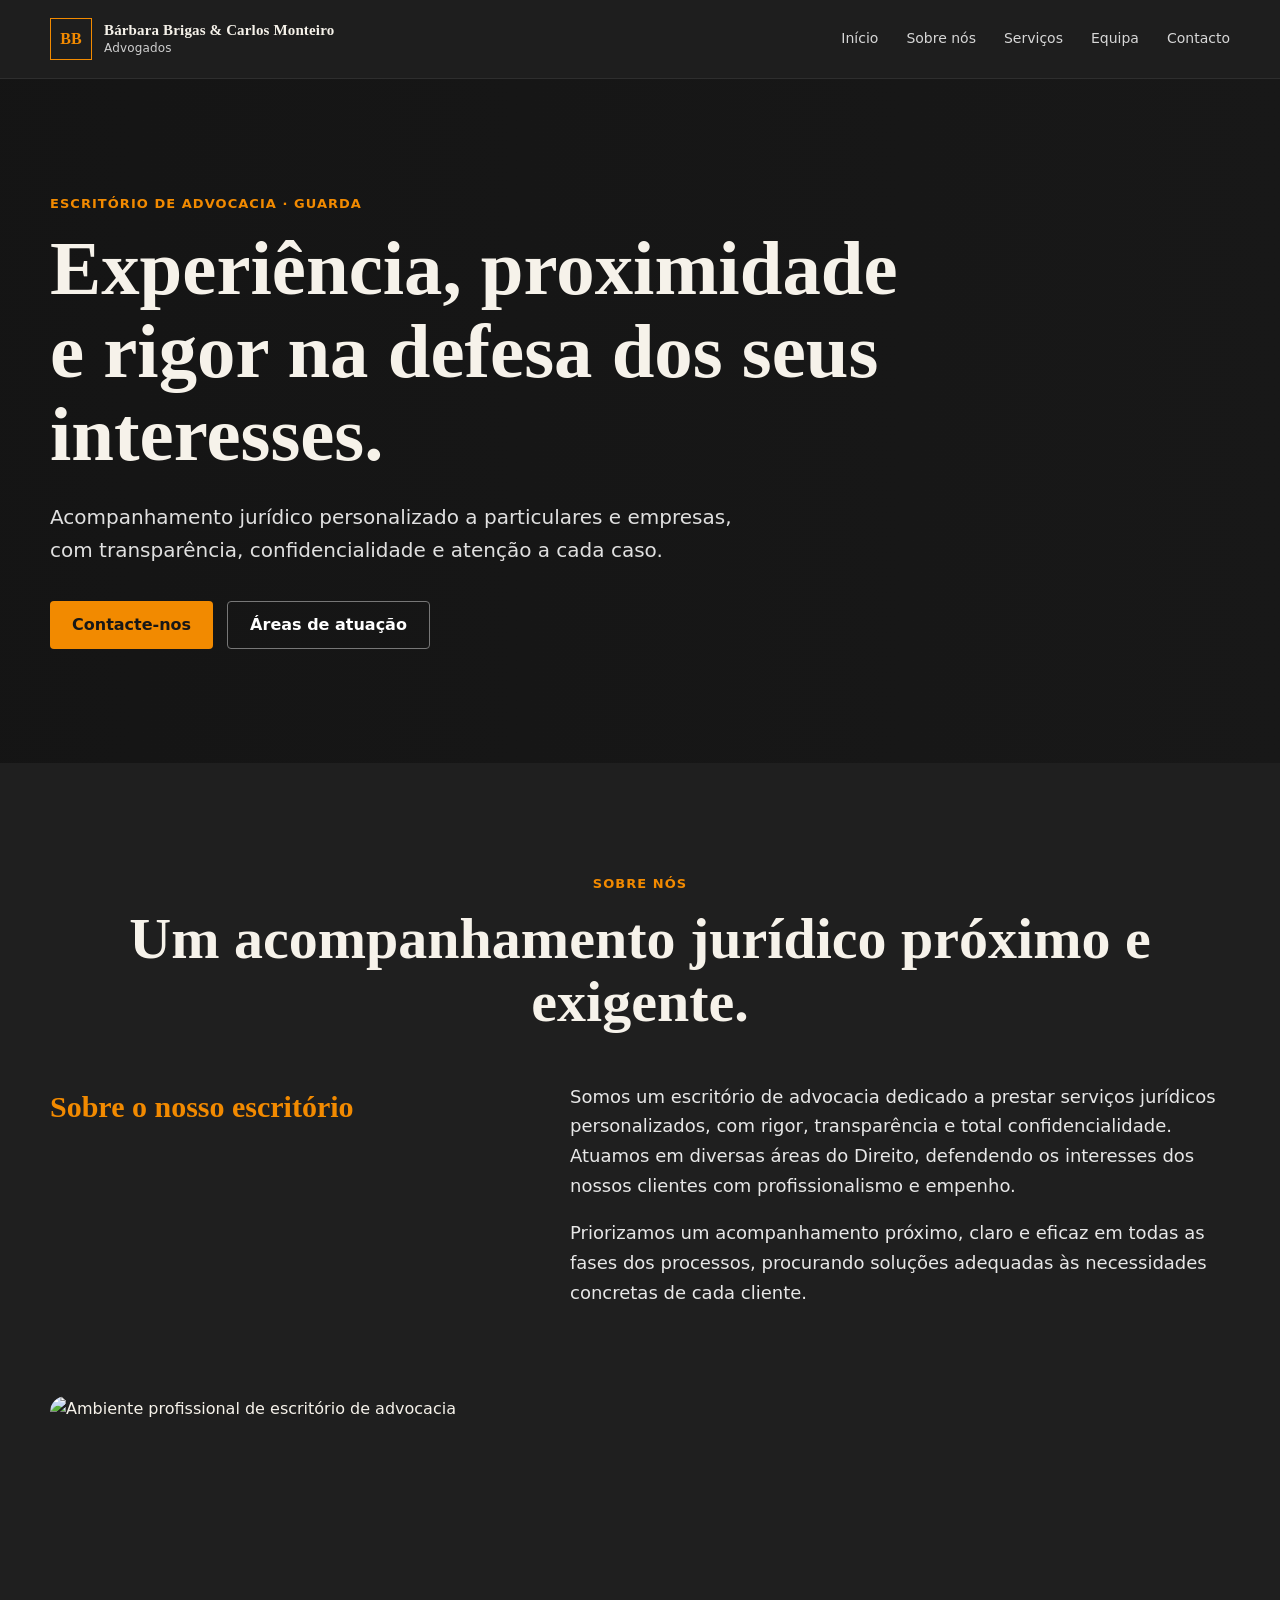
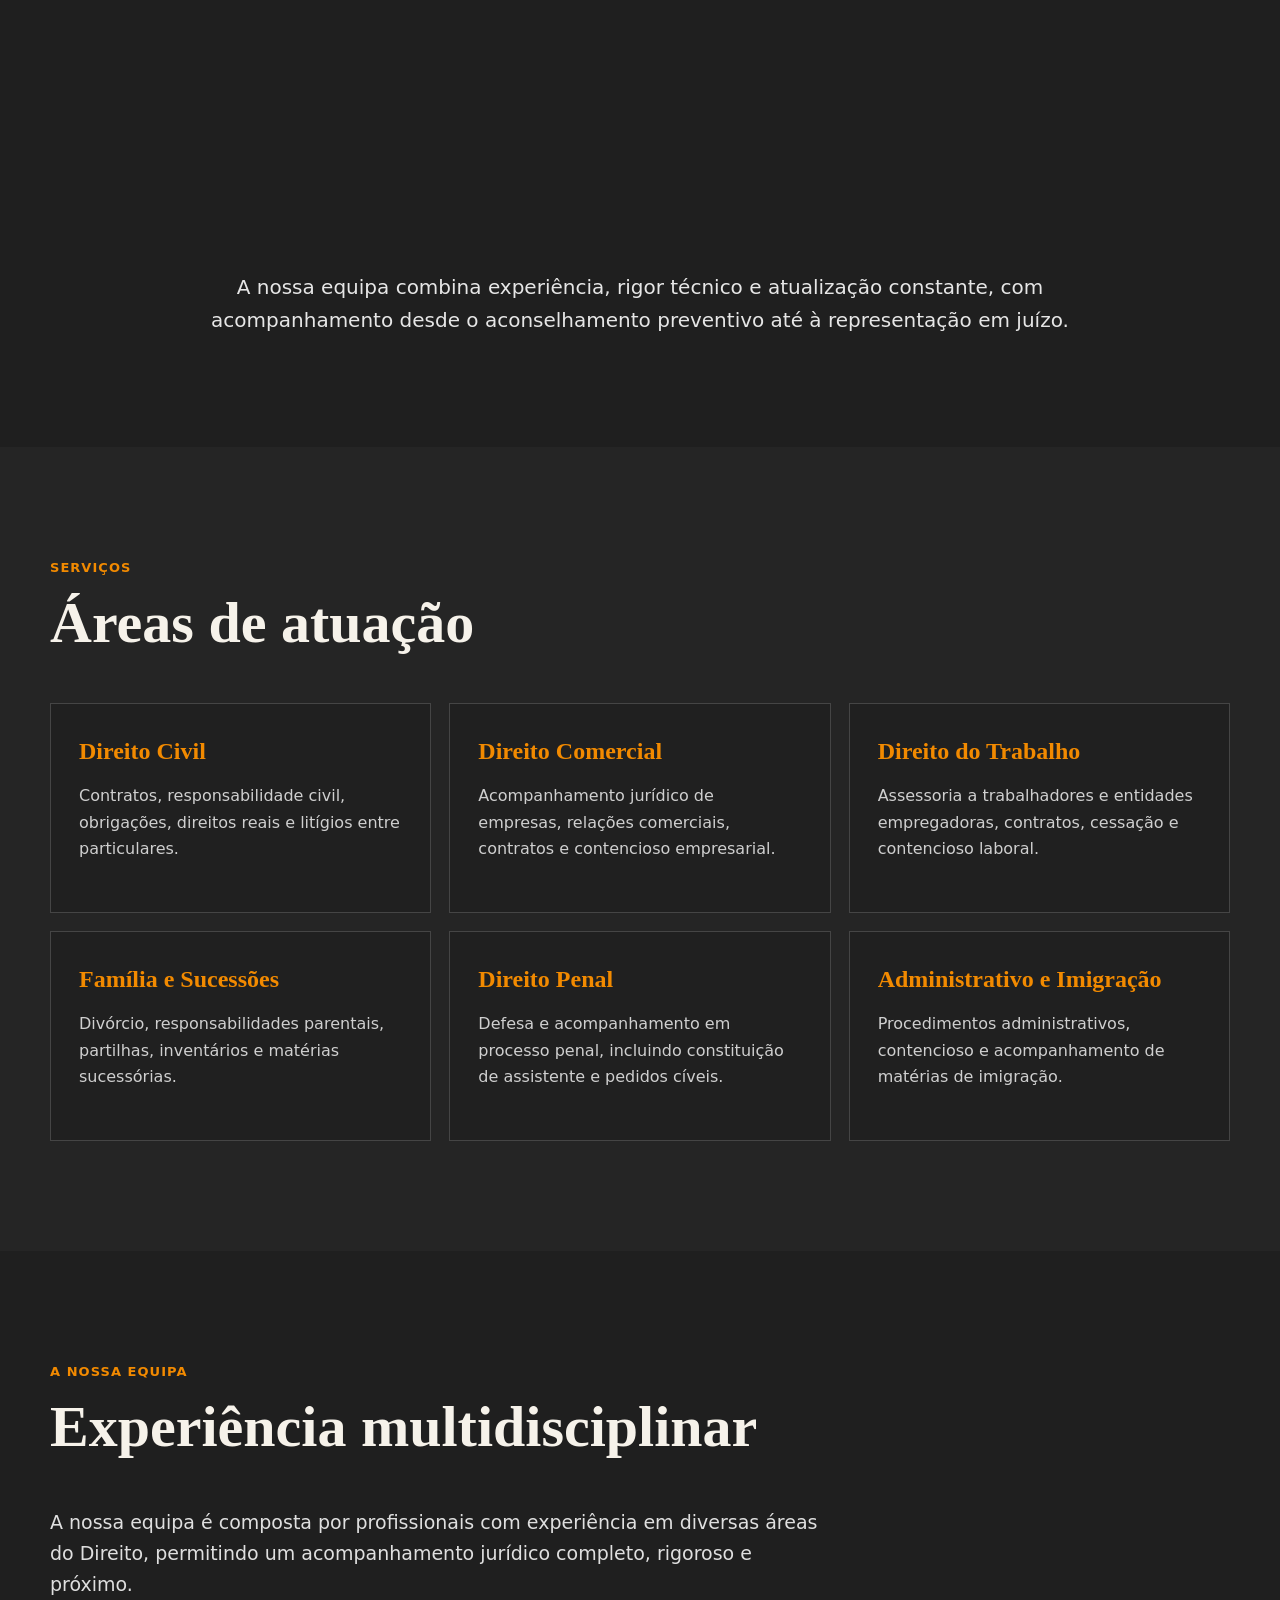
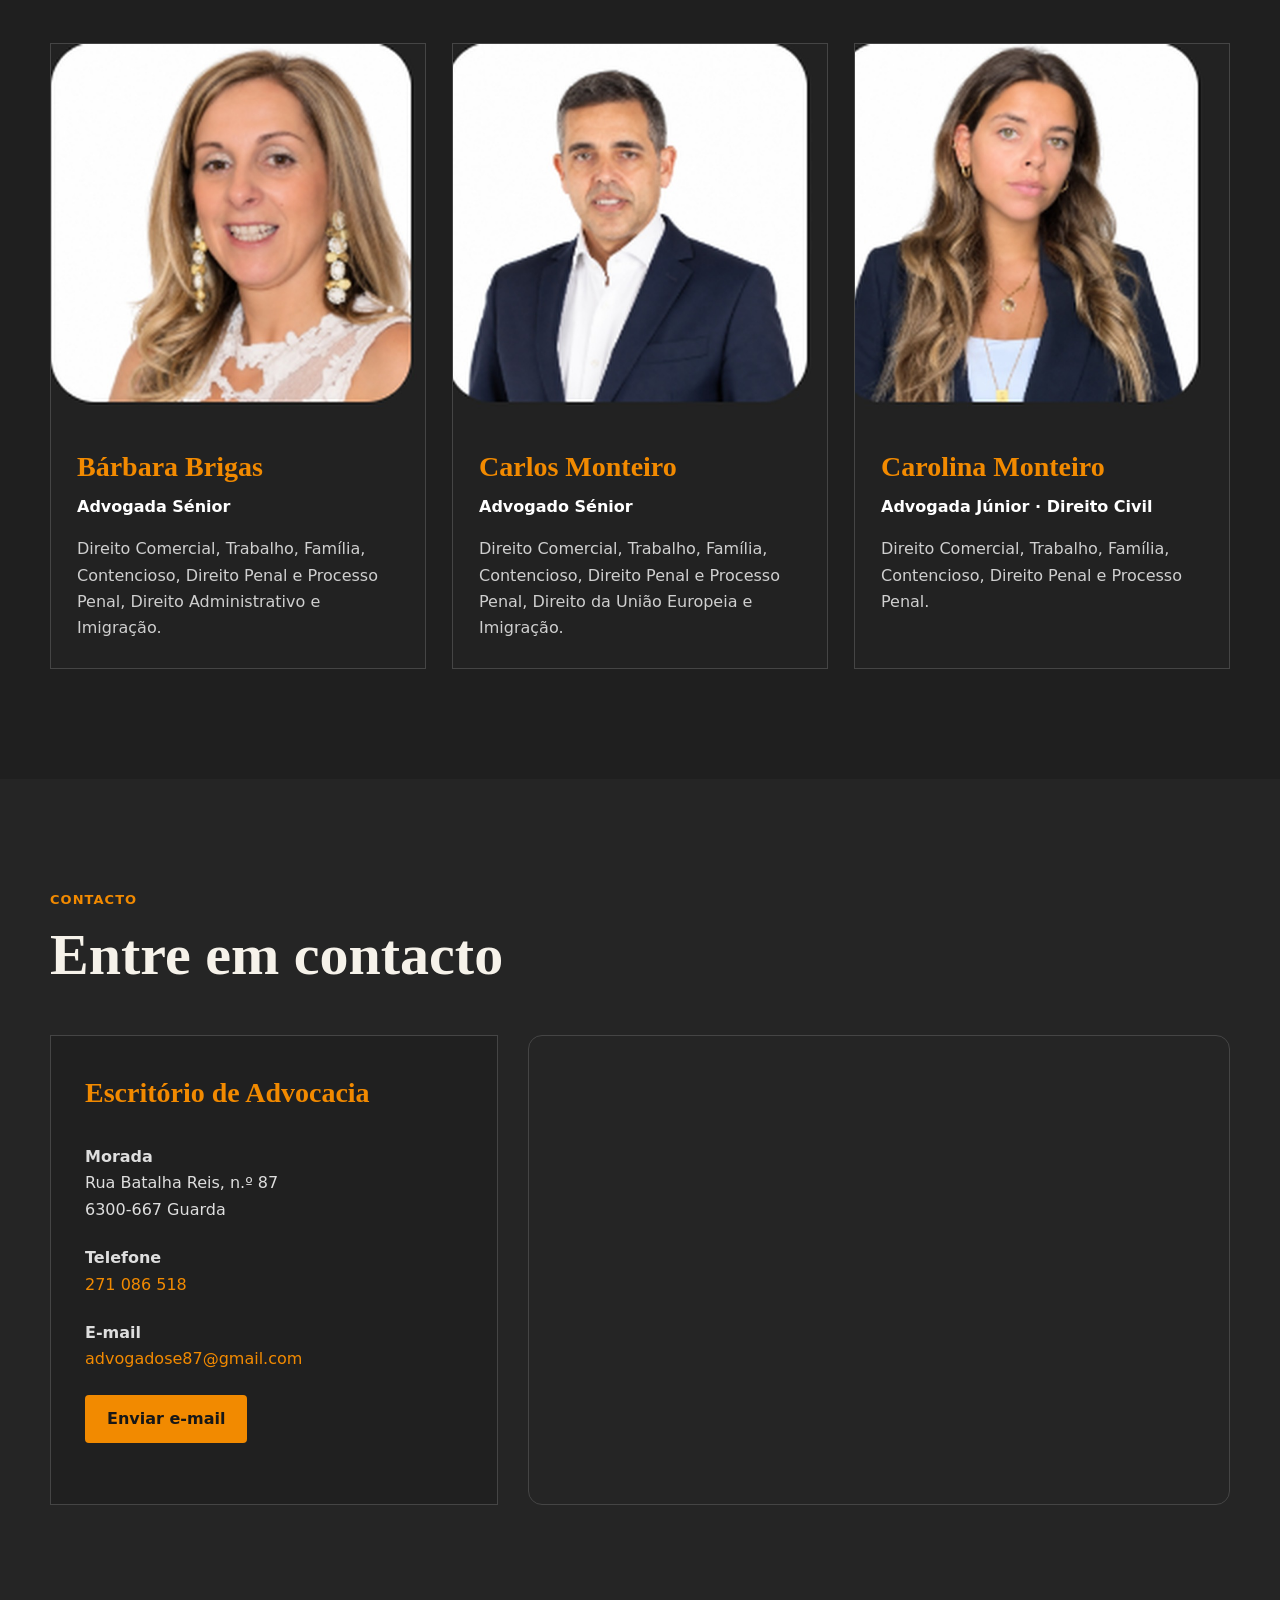
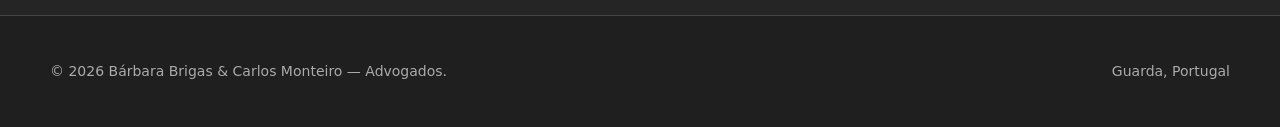
==== index.html @ e2296fef "Update index.html" ====
<!doctype html>
<html lang="pt-PT">
<head>
  <meta charset="utf-8">
  <meta name="viewport" content="width=device-width, initial-scale=1">
  <title>Escritório de Advocacia na Guarda | Bárbara Brigas & Carlos Monteiro</title>
  <meta name="description" content="Escritório de advocacia na Guarda. Acompanhamento jurídico a particulares e empresas em Direito Civil, Comercial, Trabalho, Família, Penal, Administrativo e Imigração.">
  <meta name="robots" content="index,follow,max-image-preview:large">
  <meta name="theme-color" content="#1f1f1f">
  <meta property="og:type" content="website">
  <meta property="og:locale" content="pt_PT">
  <meta property="og:title" content="Escritório de Advocacia na Guarda | Bárbara Brigas & Carlos Monteiro">
  <meta property="og:description" content="Acompanhamento jurídico personalizado, rigoroso e confidencial na Guarda.">
  <link rel="stylesheet" href="style.css">

  <!-- GOOGLE SEARCH CONSOLE:
       Depois de descarregar o ficheiro HTML de verificação do Google,
       coloque-o na mesma pasta que este index.html. Não precisa de alterar este código.
  -->

  <script type="application/ld+json">
  {
    "@context": "https://schema.org",
    "@type": "LegalService",
    "name": "Bárbara Brigas & Carlos Monteiro - Escritório de Advocacia",
    "description": "Escritório de advocacia na Guarda com acompanhamento jurídico a particulares e empresas.",
    "telephone": "+351 271086518",
    "email": "mailto:advogadose87@gmail.com",
    "address": {
      "@type": "PostalAddress",
      "streetAddress": "Rua Batalha Reis, n.º 87",
      "postalCode": "6300-667",
      "addressLocality": "Guarda",
      "addressCountry": "PT"
    },
    "areaServed": "Guarda, Portugal"
  }
  </script>
</head>

<body>
<header class="site-header">
  <div class="container nav-wrap">
    <a href="#inicio" class="brand" aria-label="Página inicial">
      <span class="brand-mark">BB</span>
      <span class="brand-text">Bárbara Brigas & Carlos Monteiro<br><small>Advogados</small></span>
    </a>

    <button class="menu-toggle" aria-expanded="false" aria-controls="main-nav" aria-label="Abrir menu">☰</button>

    <nav id="main-nav" class="main-nav" aria-label="Navegação principal">
      <a href="#inicio">Início</a>
      <a href="#sobre">Sobre nós</a>
      <a href="#servicos">Serviços</a>
      <a href="#equipa">Equipa</a>
      <a href="#contacto">Contacto</a>
    </nav>
  </div>
</header>

<main>
  <section id="inicio" class="hero">
    <div class="container hero-inner">
      <p class="eyebrow">Escritório de Advocacia · Guarda</p>
      <h1>Experiência, proximidade e rigor na defesa dos seus interesses.</h1>
      <p class="hero-copy">Acompanhamento jurídico personalizado a particulares e empresas, com transparência, confidencialidade e atenção a cada caso.</p>
      <div class="hero-actions">
        <a class="btn btn-primary" href="#contacto">Contacte-nos</a>
        <a class="btn btn-ghost" href="#servicos">Áreas de atuação</a>
      </div>
    </div>
  </section>

  <section id="sobre" class="section">
    <div class="container">
      <div class="section-heading centered">
        <p class="eyebrow">Sobre nós</p>
        <h2>Um acompanhamento jurídico próximo e exigente.</h2>
      </div>

      <div class="split">
        <div>
          <h3>Sobre o nosso escritório</h3>
        </div>
        <div class="prose">
          <p>Somos um escritório de advocacia dedicado a prestar serviços jurídicos personalizados, com rigor, transparência e total confidencialidade. Atuamos em diversas áreas do Direito, defendendo os interesses dos nossos clientes com profissionalismo e empenho.</p>
          <p>Priorizamos um acompanhamento próximo, claro e eficaz em todas as fases dos processos, procurando soluções adequadas às necessidades concretas de cada cliente.</p>
        </div>
      </div>

      <img class="office-image" src="mesario-equipa.jpg" alt="Ambiente profissional de escritório de advocacia" loading="lazy">

      <p class="lead-center">A nossa equipa combina experiência, rigor técnico e atualização constante, com acompanhamento desde o aconselhamento preventivo até à representação em juízo.</p>
    </div>
  </section>

  <section id="servicos" class="section section-alt">
    <div class="container">
      <div class="section-heading">
        <p class="eyebrow">Serviços</p>
        <h2>Áreas de atuação</h2>
      </div>

      <div class="services-grid">
        <article class="service-card"><h3>Direito Civil</h3><p>Contratos, responsabilidade civil, obrigações, direitos reais e litígios entre particulares.</p></article>
        <article class="service-card"><h3>Direito Comercial</h3><p>Acompanhamento jurídico de empresas, relações comerciais, contratos e contencioso empresarial.</p></article>
        <article class="service-card"><h3>Direito do Trabalho</h3><p>Assessoria a trabalhadores e entidades empregadoras, contratos, cessação e contencioso laboral.</p></article>
        <article class="service-card"><h3>Família e Sucessões</h3><p>Divórcio, responsabilidades parentais, partilhas, inventários e matérias sucessórias.</p></article>
        <article class="service-card"><h3>Direito Penal</h3><p>Defesa e acompanhamento em processo penal, incluindo constituição de assistente e pedidos cíveis.</p></article>
        <article class="service-card"><h3>Administrativo e Imigração</h3><p>Procedimentos administrativos, contencioso e acompanhamento de matérias de imigração.</p></article>
      </div>
    </div>
  </section>

  <section id="equipa" class="section">
    <div class="container">
      <div class="section-heading">
        <p class="eyebrow">A nossa equipa</p>
        <h2>Experiência multidisciplinar</h2>
      </div>

      <p class="team-intro">A nossa equipa é composta por profissionais com experiência em diversas áreas do Direito, permitindo um acompanhamento jurídico completo, rigoroso e próximo.</p>

      <div class="team-grid">
        <article class="team-card">
          <img src="barbara-brigas.jpg" alt="Bárbara Brigas" loading="lazy">
          <div class="team-body">
            <h3>Bárbara Brigas</h3>
            <p class="role">Advogada Sénior</p>
            <p>Direito Comercial, Trabalho, Família, Contencioso, Direito Penal e Processo Penal, Direito Administrativo e Imigração.</p>
          </div>
        </article>

        <article class="team-card">
          <img src="carlos-monteiro.jpg" alt="Carlos Monteiro" loading="lazy">
          <div class="team-body">
            <h3>Carlos Monteiro</h3>
            <p class="role">Advogado Sénior</p>
            <p>Direito Comercial, Trabalho, Família, Contencioso, Direito Penal e Processo Penal, Direito da União Europeia e Imigração.</p>
          </div>
        </article>

        <article class="team-card">
          <img src="carolina-monteiro.jpg" alt="Carolina Monteiro" loading="lazy">
          <div class="team-body">
            <h3>Carolina Monteiro</h3>
            <p class="role">Advogada Júnior · Direito Civil</p>
            <p>Direito Comercial, Trabalho, Família, Contencioso, Direito Penal e Processo Penal.</p>
          </div>
        </article>
      </div>
    </div>
  </section>

  <section id="contacto" class="section section-alt">
    <div class="container">
      <div class="section-heading">
        <p class="eyebrow">Contacto</p>
        <h2>Entre em contacto</h2>
      </div>

      <div class="contact-grid">
        <div class="contact-card">
          <h3>Escritório de Advocacia</h3>
          <p><strong>Morada</strong><br>Rua Batalha Reis, n.º 87<br>6300-667 Guarda</p>
          <p><strong>Telefone</strong><br><a href="tel:+351271086518">271 086 518</a></p>
          <p><strong>E-mail</strong><br><a href="mailto:advogadose87@gmail.com">advogadose87@gmail.com</a></p>
          <a class="btn btn-primary" href="mailto:advogadose87@gmail.com">Enviar e-mail</a>
        </div>

        <div class="map-wrap">
          <iframe
            title="Mapa do escritório na Guarda"
            src="https://www.google.com/maps?q=Rua%20Batalha%20Reis%2087%2C%20Guarda%2C%20Portugal&output=embed"
            loading="lazy"
            referrerpolicy="no-referrer-when-downgrade">
          </iframe>
        </div>
      </div>
    </div>
  </section>
</main>

<footer>
  <div class="container footer-inner">
    <p>© <span id="year"></span> Bárbara Brigas & Carlos Monteiro — Advogados.</p>
    <p>Guarda, Portugal</p>
  </div>
</footer>

<script>
  const btn = document.querySelector('.menu-toggle');
  const nav = document.querySelector('.main-nav');
  btn.addEventListener('click', () => {
    const open = btn.getAttribute('aria-expanded') === 'true';
    btn.setAttribute('aria-expanded', String(!open));
    nav.classList.toggle('open');
  });

  document.querySelectorAll('.main-nav a').forEach(a => a.addEventListener('click', () => {
    nav.classList.remove('open');
    btn.setAttribute('aria-expanded','false');
  }));

  document.getElementById('year').textContent = new Date().getFullYear();
</script>
</body>
</html>
---- style.css ----
:root{
  --bg:#1f1f1f;
  --bg-2:#252525;
  --text:#f6f2ea;
  --muted:#cfcfcf;
  --accent:#f28a00;
  --line:#454545;
  --max:1180px;
  --serif:Georgia, "Times New Roman", serif;
  --sans:Inter, ui-sans-serif, system-ui, -apple-system, BlinkMacSystemFont, "Segoe UI", sans-serif;
}
*{box-sizing:border-box}
html{scroll-behavior:smooth}
body{margin:0;background:var(--bg);color:var(--text);font-family:var(--sans);line-height:1.65}
img{max-width:100%;display:block}
a{color:inherit}
.container{width:min(calc(100% - 40px),var(--max));margin:auto}
.site-header{position:sticky;top:0;z-index:50;background:rgba(31,31,31,.94);backdrop-filter:blur(12px);border-bottom:1px solid rgba(255,255,255,.07)}
.nav-wrap{min-height:78px;display:flex;align-items:center;justify-content:space-between;gap:24px}
.brand{display:flex;align-items:center;gap:12px;text-decoration:none}
.brand-mark{width:42px;height:42px;border:1px solid var(--accent);display:grid;place-items:center;color:var(--accent);font:700 16px var(--serif)}
.brand-text{font:700 15px/1.15 var(--serif);letter-spacing:.01em}
.brand-text small{font:500 12px var(--sans);color:var(--muted)}
.main-nav{display:flex;gap:28px}
.main-nav a{text-decoration:none;color:#d7d7d7;font-size:14px}
.main-nav a:hover{color:var(--accent)}
.menu-toggle{display:none;background:none;border:1px solid var(--line);color:#fff;font-size:24px;padding:6px 10px;border-radius:6px}

.hero{min-height:76vh;display:flex;align-items:center;background:
linear-gradient(90deg,rgba(20,20,20,.94),rgba(20,20,20,.64)),
url("assets/escritorio-equipa.jpg") center/cover no-repeat}
.hero-inner{padding:110px 0}
.eyebrow{margin:0 0 14px;color:var(--accent);font-weight:700;letter-spacing:.08em;text-transform:uppercase;font-size:13px}
.hero h1,.section h2{font-family:var(--serif);font-weight:700;line-height:1.08}
.hero h1{font-size:clamp(42px,6vw,78px);max-width:900px;margin:0 0 24px}
.hero-copy{font-size:20px;max-width:720px;color:#e0e0e0}
.hero-actions{display:flex;gap:14px;flex-wrap:wrap;margin-top:34px}
.btn{display:inline-flex;align-items:center;justify-content:center;min-height:48px;padding:0 22px;border-radius:4px;text-decoration:none;font-weight:700}
.btn-primary{background:var(--accent);color:#171717}
.btn-primary:hover{filter:brightness(1.06)}
.btn-ghost{border:1px solid #777;color:white}
.btn-ghost:hover{border-color:var(--accent);color:var(--accent)}

.section{padding:110px 0}
.section-alt{background:var(--bg-2)}
.section-heading{margin-bottom:48px}
.section-heading.centered{text-align:center}
.section h2{font-size:clamp(36px,5vw,58px);margin:0}
.section h3{font-family:var(--serif);font-size:30px;color:var(--accent);margin-top:0}
.split{display:grid;grid-template-columns:.8fr 1.2fr;gap:80px;align-items:start;margin-bottom:70px}
.prose p{margin-top:0;color:#e7e7e7;font-size:18px}
.office-image{width:100%;height:420px;object-fit:cover;border-radius:16px}
.lead-center{max-width:940px;text-align:center;margin:55px auto 0;font-size:20px;color:#e6e6e6}

.services-grid{display:grid;grid-template-columns:repeat(3,1fr);gap:18px}
.service-card{padding:28px;border:1px solid var(--line);background:#202020;min-height:210px}
.service-card h3{font-size:24px;margin-bottom:12px}
.service-card p{margin:0;color:var(--muted)}

.team-intro{max-width:780px;font-size:19px;color:#dfdfdf;margin-bottom:42px}
.team-grid{display:grid;grid-template-columns:repeat(3,1fr);gap:26px}
.team-card{background:#222;border:1px solid var(--line);overflow:hidden}
.team-card img{width:100%;aspect-ratio:1/1;object-fit:cover;background:#fff}
.team-body{padding:26px}
.team-card h3{font-size:28px;margin-bottom:4px}
.role{color:#fff;font-weight:700;margin-top:0}
.team-card p:last-child{color:var(--muted);margin-bottom:0}

.contact-grid{display:grid;grid-template-columns:.78fr 1.22fr;gap:30px;align-items:stretch}
.contact-card{border:1px solid var(--line);padding:34px;background:#202020}
.contact-card h3{font-size:28px}
.contact-card p{color:#dedede;margin:22px 0}
.contact-card a:not(.btn){color:var(--accent);text-decoration:none}
.map-wrap{min-height:460px;border-radius:14px;overflow:hidden;border:1px solid var(--line)}
.map-wrap iframe{width:100%;height:100%;min-height:460px;border:0}

footer{border-top:1px solid var(--line);padding:30px 0}
.footer-inner{display:flex;justify-content:space-between;gap:20px;color:#aaa;font-size:14px}

@media (max-width:900px){
  .menu-toggle{display:block}
  .main-nav{display:none;position:absolute;left:20px;right:20px;top:72px;flex-direction:column;background:#242424;padding:20px;border:1px solid var(--line)}
  .main-nav.open{display:flex}
  .split,.contact-grid{grid-template-columns:1fr;gap:35px}
  .services-grid{grid-template-columns:repeat(2,1fr)}
  .team-grid{grid-template-columns:1fr}
  .team-card{display:grid;grid-template-columns:220px 1fr}
  .team-card img{height:100%;aspect-ratio:auto}
}
@media (max-width:620px){
  .container{width:min(calc(100% - 28px),var(--max))}
  .section{padding:78px 0}
  .hero{min-height:72vh}
  .hero-inner{padding:80px 0}
  .hero-copy{font-size:18px}
  .services-grid{grid-template-columns:1fr}
  .team-card{display:block}
  .footer-inner{flex-direction:column}
  .brand-text{font-size:13px}
}
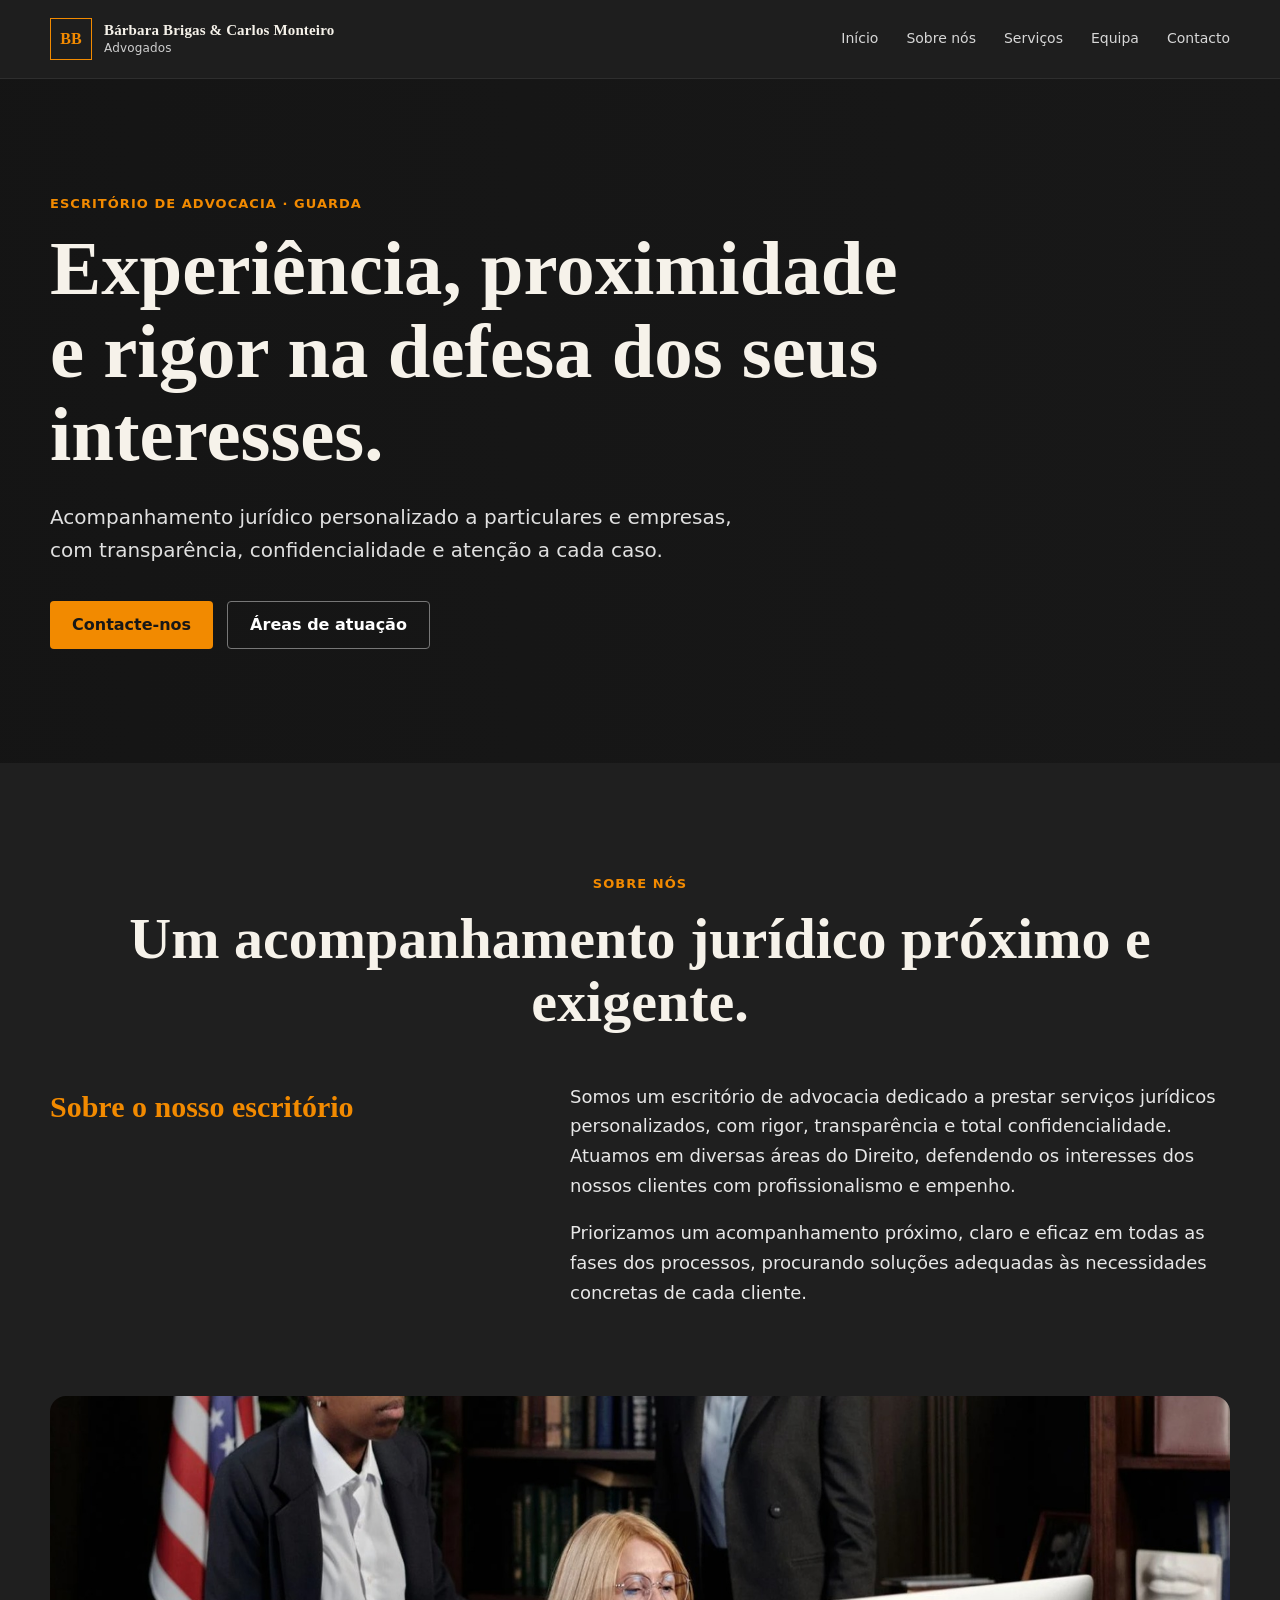
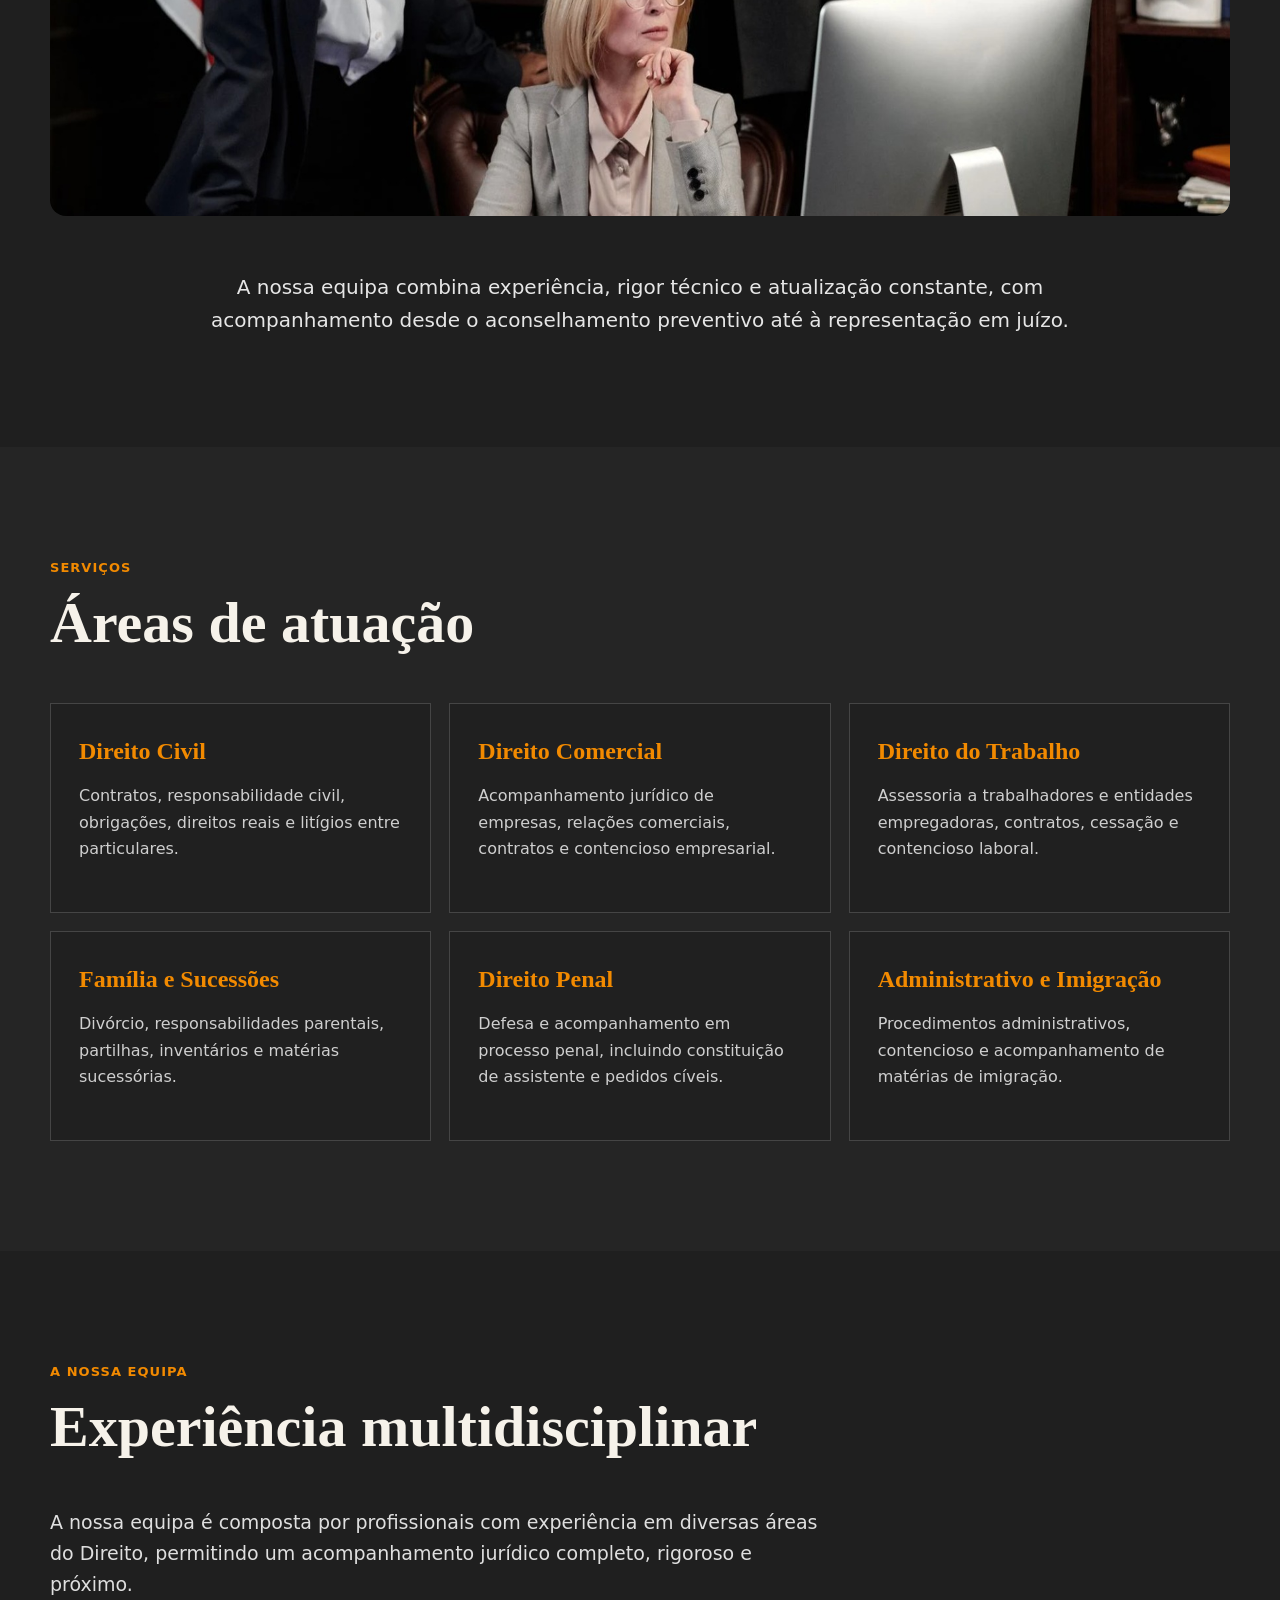
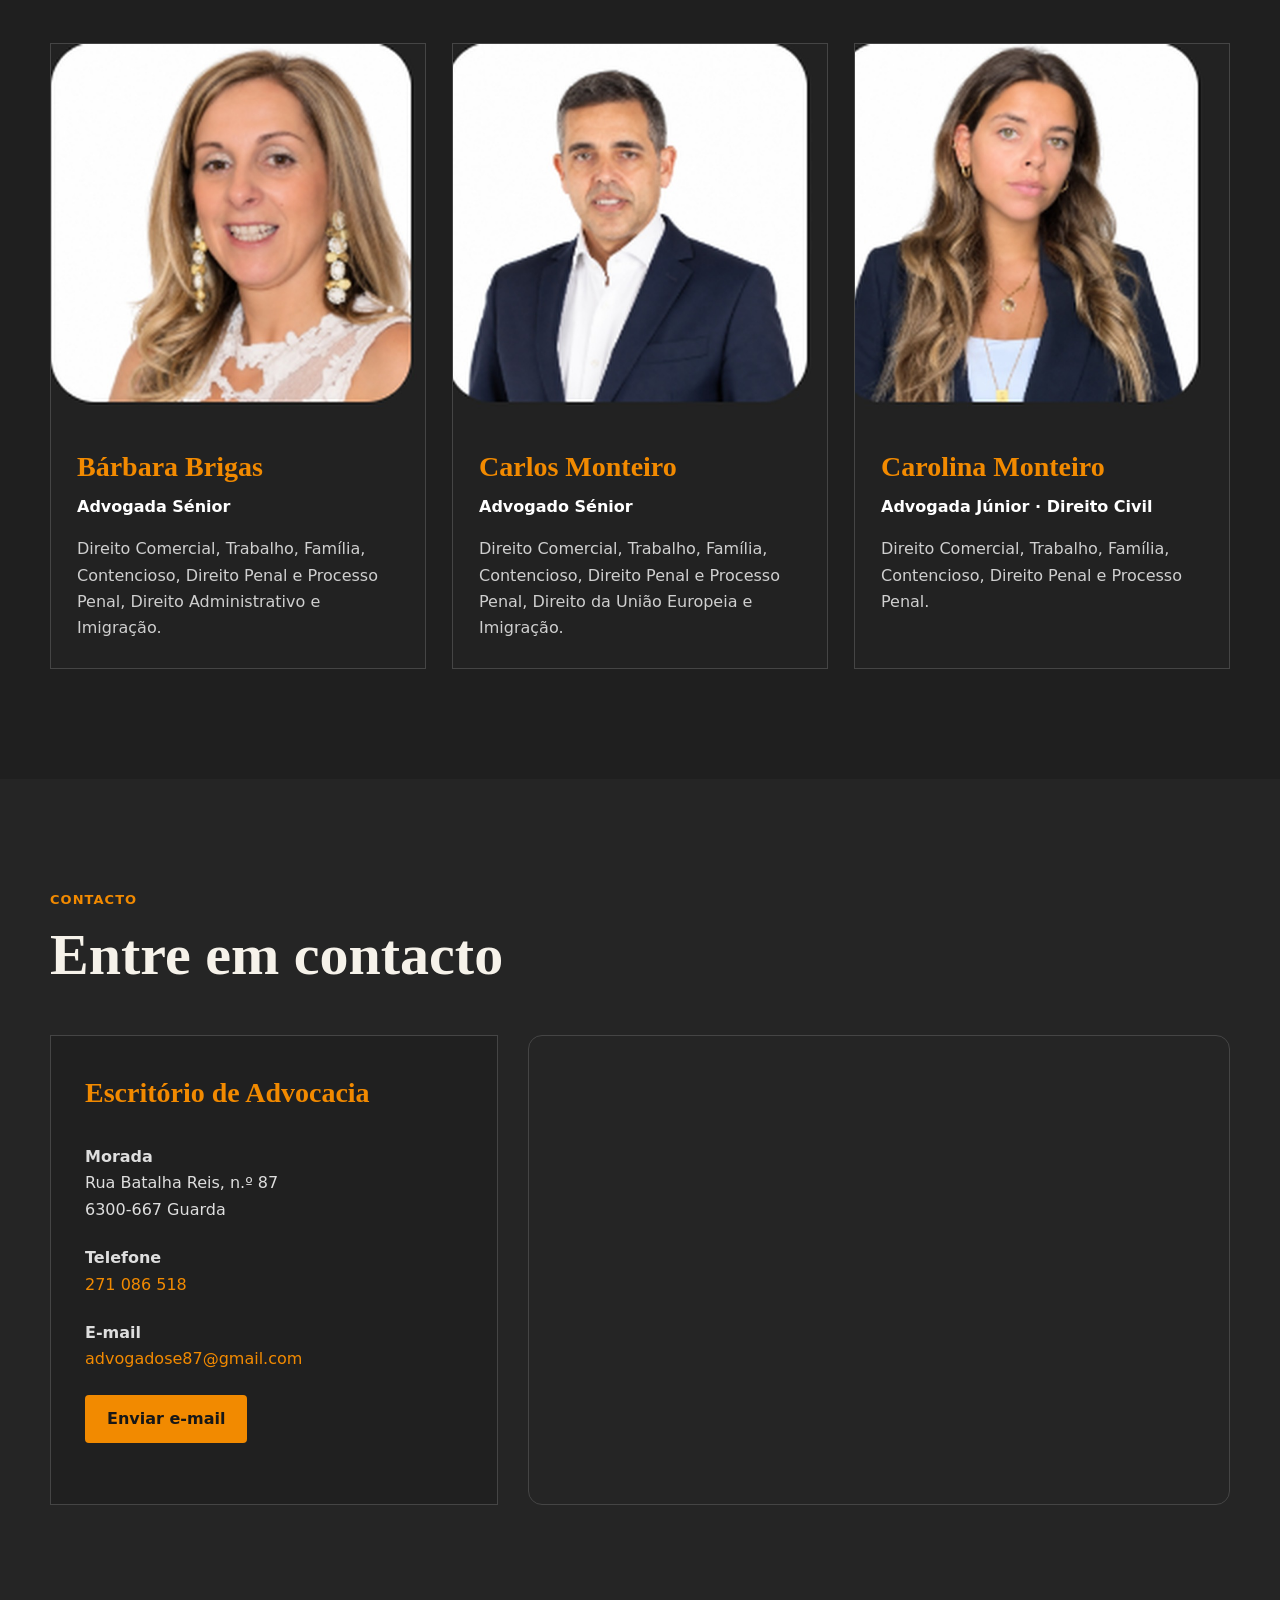
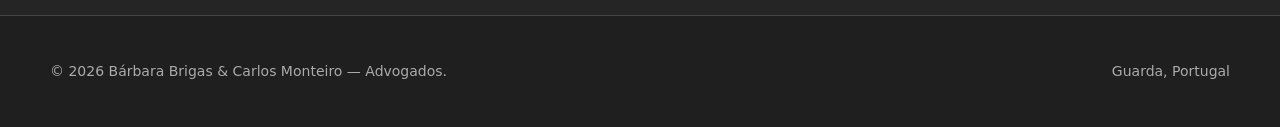
==== commit a1ea8d97: "Corrige caminho da imagem do escritório" ====
--- a/index.html
+++ b/index.html
@@ -88,7 +88,7 @@
         </div>
       </div>
 
-      <img class="office-image" src="mesario-equipa.jpg" alt="Ambiente profissional de escritório de advocacia" loading="lazy">
+      <img class="office-image" src="escritorio-equipa.jpg" alt="Ambiente profissional de escritório de advocacia" loading="lazy">
 
       <p class="lead-center">A nossa equipa combina experiência, rigor técnico e atualização constante, com acompanhamento desde o aconselhamento preventivo até à representação em juízo.</p>
     </div>
--- a/style.css
+++ b/style.css
@@ -28,7 +28,7 @@
 
 .hero{min-height:76vh;display:flex;align-items:center;background:
 linear-gradient(90deg,rgba(20,20,20,.94),rgba(20,20,20,.64)),
-url("assets/escritorio-equipa.jpg") center/cover no-repeat}
+url("mesario-equipa.jpg") center/cover no-repeat}
 .hero-inner{padding:110px 0}
 .eyebrow{margin:0 0 14px;color:var(--accent);font-weight:700;letter-spacing:.08em;text-transform:uppercase;font-size:13px}
 .hero h1,.section h2{font-family:var(--serif);font-weight:700;line-height:1.08}
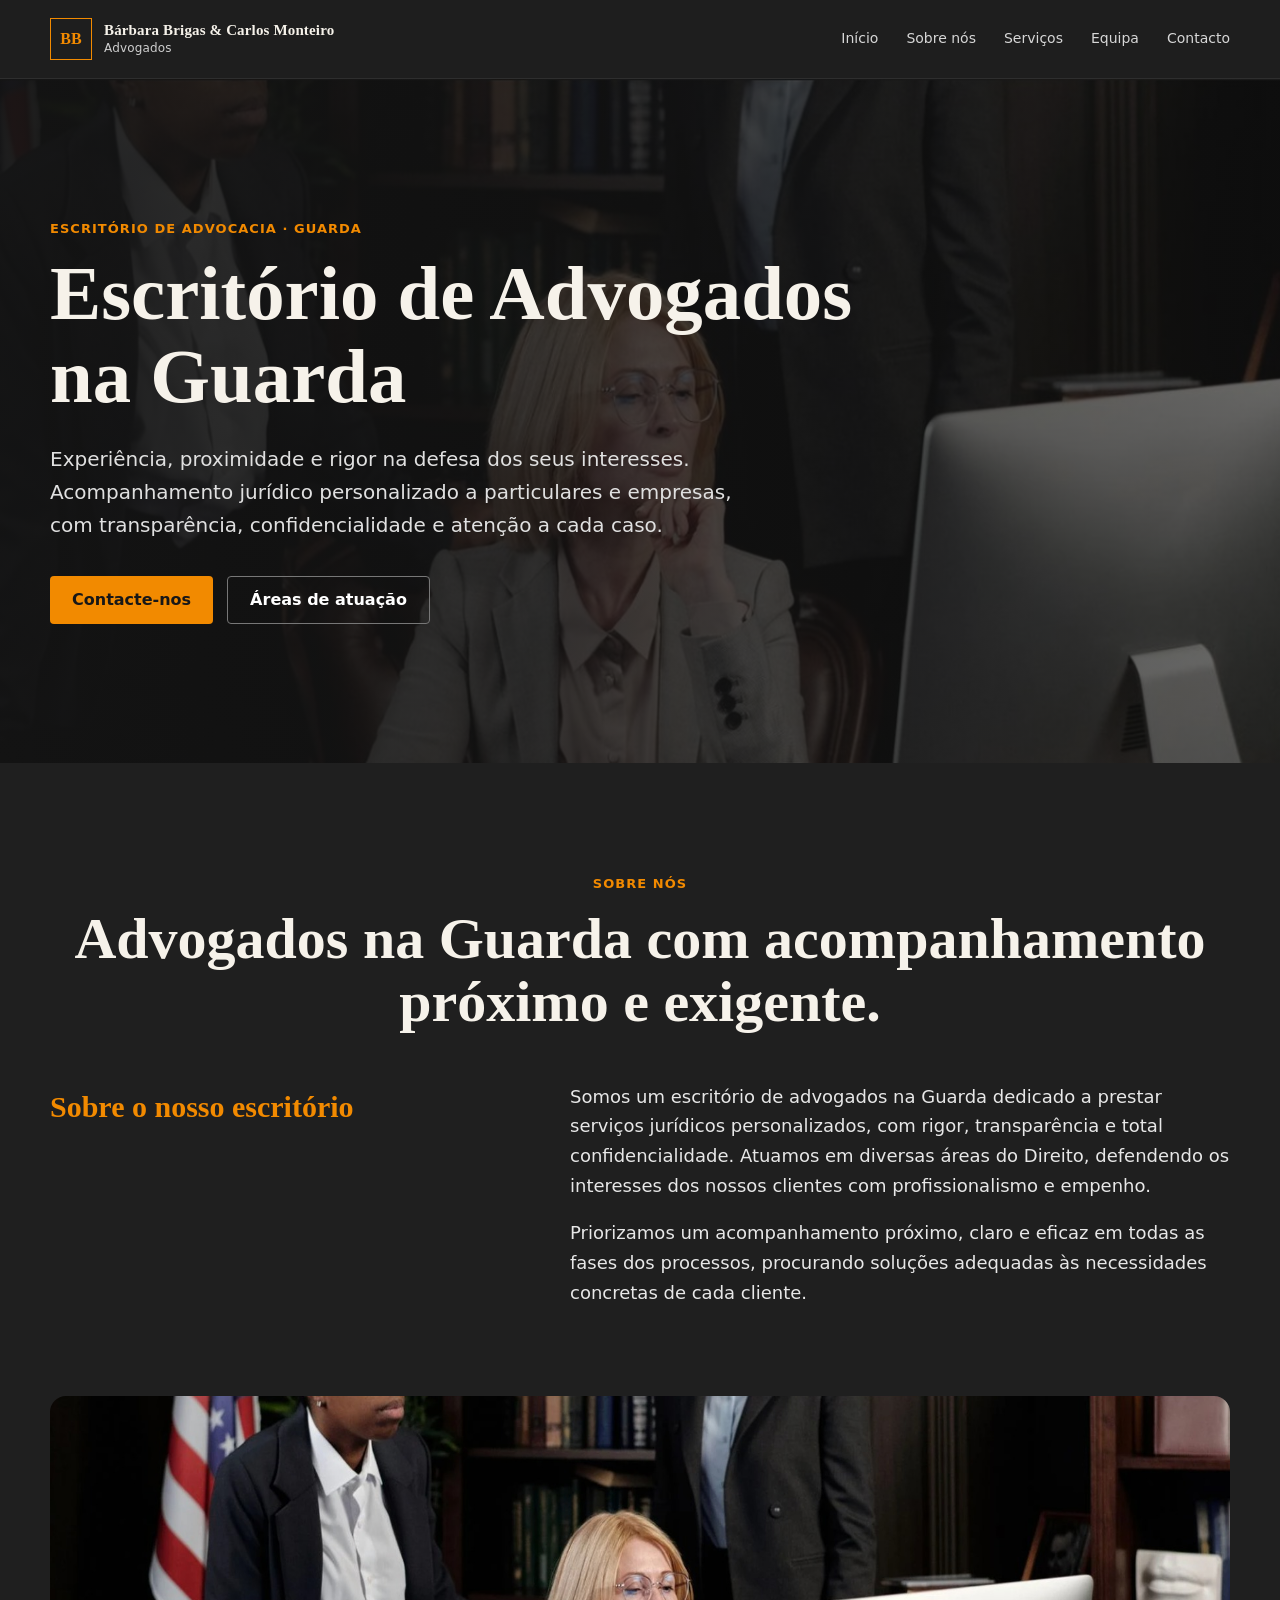
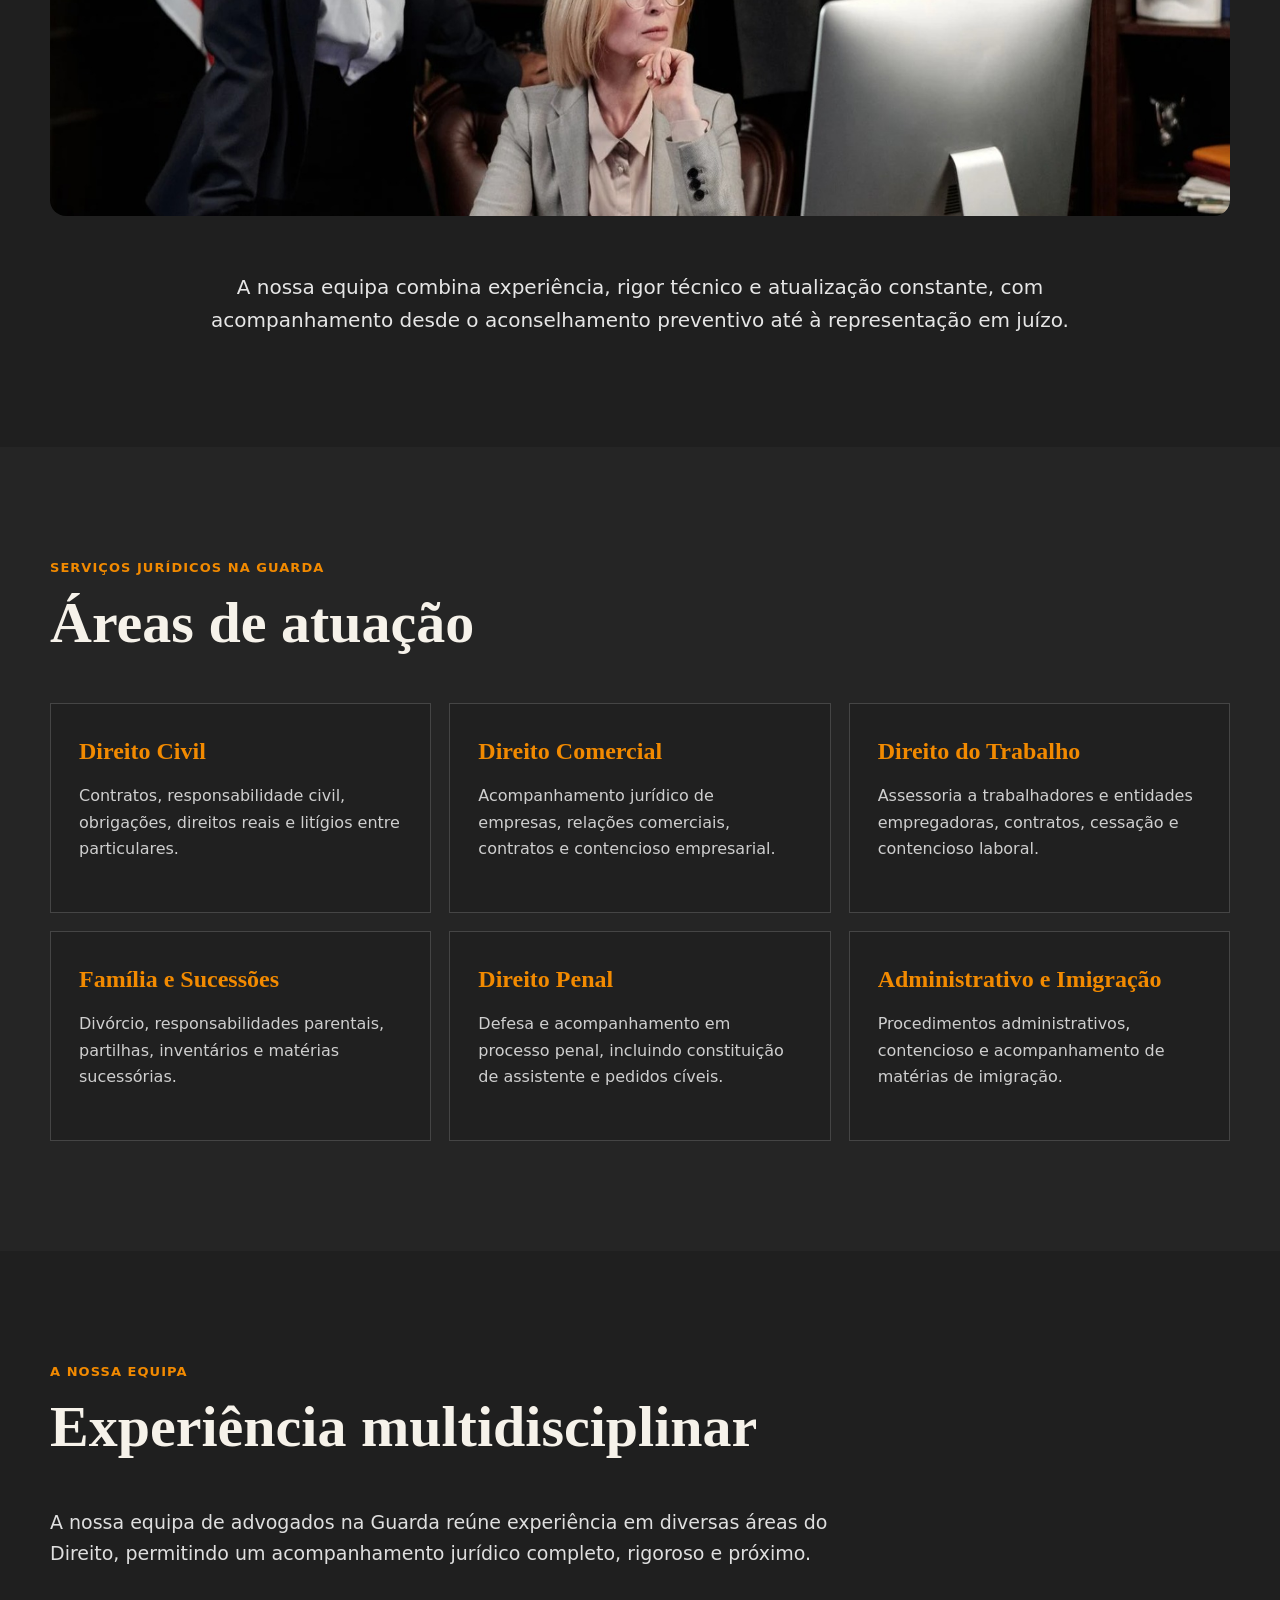
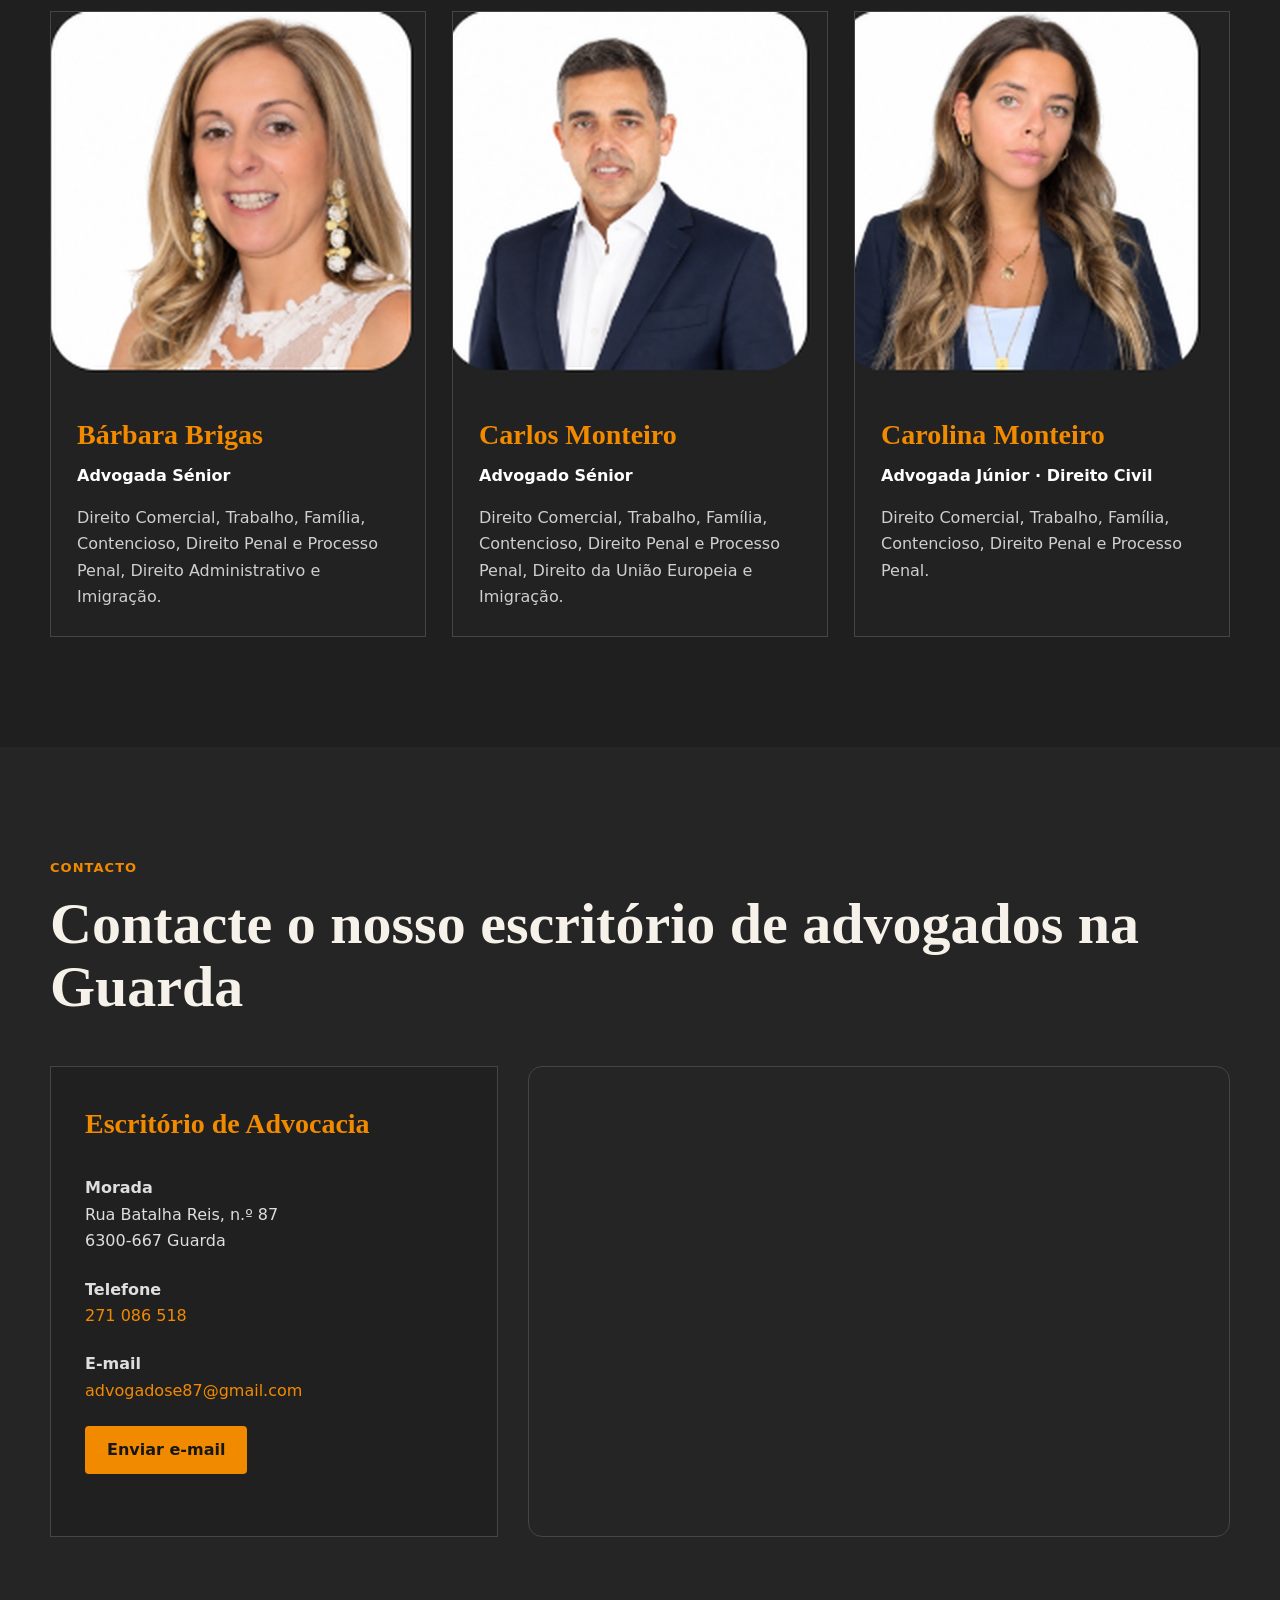
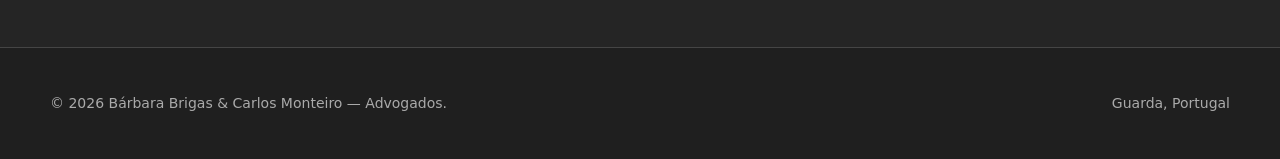
==== commit 94b13956: "Otimiza SEO local para escritório de advogados na Guarda" ====
--- a/index.html
+++ b/index.html
@@ -3,27 +3,38 @@
 <head>
   <meta charset="utf-8">
   <meta name="viewport" content="width=device-width, initial-scale=1">
-  <title>Escritório de Advocacia na Guarda | Bárbara Brigas & Carlos Monteiro</title>
-  <meta name="description" content="Escritório de advocacia na Guarda. Acompanhamento jurídico a particulares e empresas em Direito Civil, Comercial, Trabalho, Família, Penal, Administrativo e Imigração.">
+  <title>Escritório de Advogados na Guarda | Bárbara Brigas & Carlos Monteiro</title>
+  <meta name="description" content="Escritório de advogados na Guarda. Acompanhamento jurídico a particulares e empresas em Direito Civil, Comercial, Trabalho, Família, Penal, Administrativo e Imigração.">
   <meta name="robots" content="index,follow,max-image-preview:large">
   <meta name="theme-color" content="#1f1f1f">
+  <link rel="canonical" href="https://carolinamonteiro4913-cmyk.github.io/escritorio-advocacia-guarda/">
+
   <meta property="og:type" content="website">
   <meta property="og:locale" content="pt_PT">
-  <meta property="og:title" content="Escritório de Advocacia na Guarda | Bárbara Brigas & Carlos Monteiro">
+  <meta property="og:title" content="Escritório de Advogados na Guarda | Bárbara Brigas & Carlos Monteiro">
   <meta property="og:description" content="Acompanhamento jurídico personalizado, rigoroso e confidencial na Guarda.">
+  <meta property="og:url" content="https://carolinamonteiro4913-cmyk.github.io/escritorio-advocacia-guarda/">
+  <meta property="og:image" content="https://carolinamonteiro4913-cmyk.github.io/escritorio-advocacia-guarda/escritorio-equipa.jpg">
+  <meta name="twitter:card" content="summary_large_image">
+  <meta name="twitter:title" content="Escritório de Advogados na Guarda | Bárbara Brigas & Carlos Monteiro">
+  <meta name="twitter:description" content="Acompanhamento jurídico personalizado na Guarda, para particulares e empresas.">
+  <meta name="twitter:image" content="https://carolinamonteiro4913-cmyk.github.io/escritorio-advocacia-guarda/escritorio-equipa.jpg">
+
   <link rel="stylesheet" href="style.css">
 
   <!-- GOOGLE SEARCH CONSOLE:
-       Depois de descarregar o ficheiro HTML de verificação do Google,
-       coloque-o na mesma pasta que este index.html. Não precisa de alterar este código.
+       Para verificar por ficheiro HTML, coloque o ficheiro googleXXXXXXXX.html
+       na raiz deste repositório, ao lado de index.html.
   -->
 
   <script type="application/ld+json">
   {
     "@context": "https://schema.org",
     "@type": "LegalService",
-    "name": "Bárbara Brigas & Carlos Monteiro - Escritório de Advocacia",
-    "description": "Escritório de advocacia na Guarda com acompanhamento jurídico a particulares e empresas.",
+    "name": "Bárbara Brigas & Carlos Monteiro - Escritório de Advogados",
+    "url": "https://carolinamonteiro4913-cmyk.github.io/escritorio-advocacia-guarda/",
+    "image": "https://carolinamonteiro4913-cmyk.github.io/escritorio-advocacia-guarda/escritorio-equipa.jpg",
+    "description": "Escritório de advogados na Guarda com acompanhamento jurídico a particulares e empresas.",
     "telephone": "+351 271086518",
     "email": "mailto:advogadose87@gmail.com",
     "address": {
@@ -31,9 +42,13 @@
       "streetAddress": "Rua Batalha Reis, n.º 87",
       "postalCode": "6300-667",
       "addressLocality": "Guarda",
+      "addressRegion": "Guarda",
       "addressCountry": "PT"
     },
-    "areaServed": "Guarda, Portugal"
+    "areaServed": {
+      "@type": "City",
+      "name": "Guarda"
+    }
   }
   </script>
 </head>
@@ -62,8 +77,8 @@
   <section id="inicio" class="hero">
     <div class="container hero-inner">
       <p class="eyebrow">Escritório de Advocacia · Guarda</p>
-      <h1>Experiência, proximidade e rigor na defesa dos seus interesses.</h1>
-      <p class="hero-copy">Acompanhamento jurídico personalizado a particulares e empresas, com transparência, confidencialidade e atenção a cada caso.</p>
+      <h1>Escritório de Advogados na Guarda</h1>
+      <p class="hero-copy">Experiência, proximidade e rigor na defesa dos seus interesses. Acompanhamento jurídico personalizado a particulares e empresas, com transparência, confidencialidade e atenção a cada caso.</p>
       <div class="hero-actions">
         <a class="btn btn-primary" href="#contacto">Contacte-nos</a>
         <a class="btn btn-ghost" href="#servicos">Áreas de atuação</a>
@@ -75,7 +90,7 @@
     <div class="container">
       <div class="section-heading centered">
         <p class="eyebrow">Sobre nós</p>
-        <h2>Um acompanhamento jurídico próximo e exigente.</h2>
+        <h2>Advogados na Guarda com acompanhamento próximo e exigente.</h2>
       </div>
 
       <div class="split">
@@ -83,12 +98,12 @@
           <h3>Sobre o nosso escritório</h3>
         </div>
         <div class="prose">
-          <p>Somos um escritório de advocacia dedicado a prestar serviços jurídicos personalizados, com rigor, transparência e total confidencialidade. Atuamos em diversas áreas do Direito, defendendo os interesses dos nossos clientes com profissionalismo e empenho.</p>
+          <p>Somos um escritório de advogados na Guarda dedicado a prestar serviços jurídicos personalizados, com rigor, transparência e total confidencialidade. Atuamos em diversas áreas do Direito, defendendo os interesses dos nossos clientes com profissionalismo e empenho.</p>
           <p>Priorizamos um acompanhamento próximo, claro e eficaz em todas as fases dos processos, procurando soluções adequadas às necessidades concretas de cada cliente.</p>
         </div>
       </div>
 
-      <img class="office-image" src="escritorio-equipa.jpg" alt="Ambiente profissional de escritório de advocacia" loading="lazy">
+      <img class="office-image" src="escritorio-equipa.jpg" alt="Escritório de advogados na Guarda" loading="lazy">
 
       <p class="lead-center">A nossa equipa combina experiência, rigor técnico e atualização constante, com acompanhamento desde o aconselhamento preventivo até à representação em juízo.</p>
     </div>
@@ -97,7 +112,7 @@
   <section id="servicos" class="section section-alt">
     <div class="container">
       <div class="section-heading">
-        <p class="eyebrow">Serviços</p>
+        <p class="eyebrow">Serviços jurídicos na Guarda</p>
         <h2>Áreas de atuação</h2>
       </div>
 
@@ -119,11 +134,11 @@
         <h2>Experiência multidisciplinar</h2>
       </div>
 
-      <p class="team-intro">A nossa equipa é composta por profissionais com experiência em diversas áreas do Direito, permitindo um acompanhamento jurídico completo, rigoroso e próximo.</p>
+      <p class="team-intro">A nossa equipa de advogados na Guarda reúne experiência em diversas áreas do Direito, permitindo um acompanhamento jurídico completo, rigoroso e próximo.</p>
 
       <div class="team-grid">
         <article class="team-card">
-          <img src="barbara-brigas.jpg" alt="Bárbara Brigas" loading="lazy">
+          <img src="barbara-brigas.jpg" alt="Bárbara Brigas, advogada na Guarda" loading="lazy">
           <div class="team-body">
             <h3>Bárbara Brigas</h3>
             <p class="role">Advogada Sénior</p>
@@ -132,7 +147,7 @@
         </article>
 
         <article class="team-card">
-          <img src="carlos-monteiro.jpg" alt="Carlos Monteiro" loading="lazy">
+          <img src="carlos-monteiro.jpg" alt="Carlos Monteiro, advogado na Guarda" loading="lazy">
           <div class="team-body">
             <h3>Carlos Monteiro</h3>
             <p class="role">Advogado Sénior</p>
@@ -141,7 +156,7 @@
         </article>
 
         <article class="team-card">
-          <img src="carolina-monteiro.jpg" alt="Carolina Monteiro" loading="lazy">
+          <img src="carolina-monteiro.jpg" alt="Carolina Monteiro, advogada na Guarda" loading="lazy">
           <div class="team-body">
             <h3>Carolina Monteiro</h3>
             <p class="role">Advogada Júnior · Direito Civil</p>
@@ -156,7 +171,7 @@
     <div class="container">
       <div class="section-heading">
         <p class="eyebrow">Contacto</p>
-        <h2>Entre em contacto</h2>
+        <h2>Contacte o nosso escritório de advogados na Guarda</h2>
       </div>
 
       <div class="contact-grid">
@@ -170,7 +185,7 @@
 
         <div class="map-wrap">
           <iframe
-            title="Mapa do escritório na Guarda"
+            title="Mapa do escritório de advogados na Guarda"
             src="https://www.google.com/maps?q=Rua%20Batalha%20Reis%2087%2C%20Guarda%2C%20Portugal&output=embed"
             loading="lazy"
             referrerpolicy="no-referrer-when-downgrade">
--- a/style.css
+++ b/style.css
@@ -28,7 +28,7 @@
 
 .hero{min-height:76vh;display:flex;align-items:center;background:
 linear-gradient(90deg,rgba(20,20,20,.94),rgba(20,20,20,.64)),
-url("mesario-equipa.jpg") center/cover no-repeat}
+url("escritorio-equipa.jpg") center/cover no-repeat}
 .hero-inner{padding:110px 0}
 .eyebrow{margin:0 0 14px;color:var(--accent);font-weight:700;letter-spacing:.08em;text-transform:uppercase;font-size:13px}
 .hero h1,.section h2{font-family:var(--serif);font-weight:700;line-height:1.08}
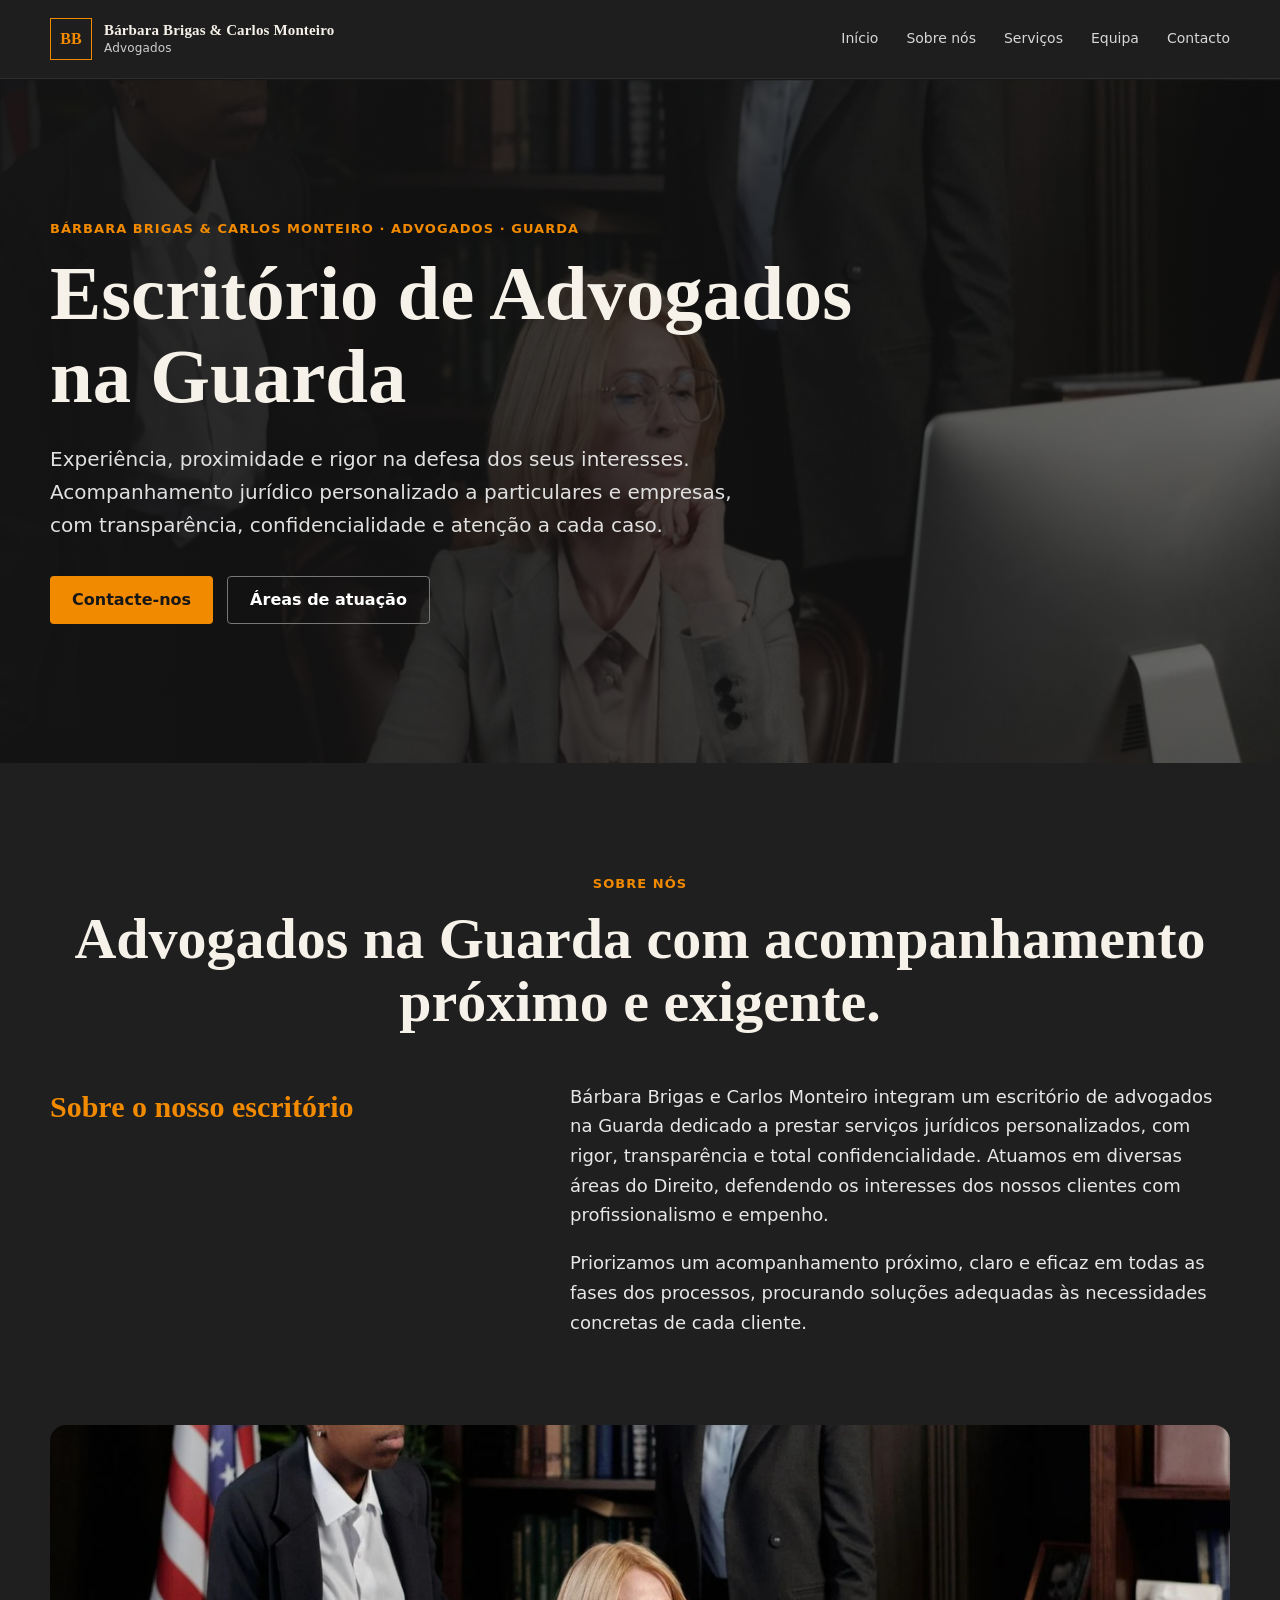
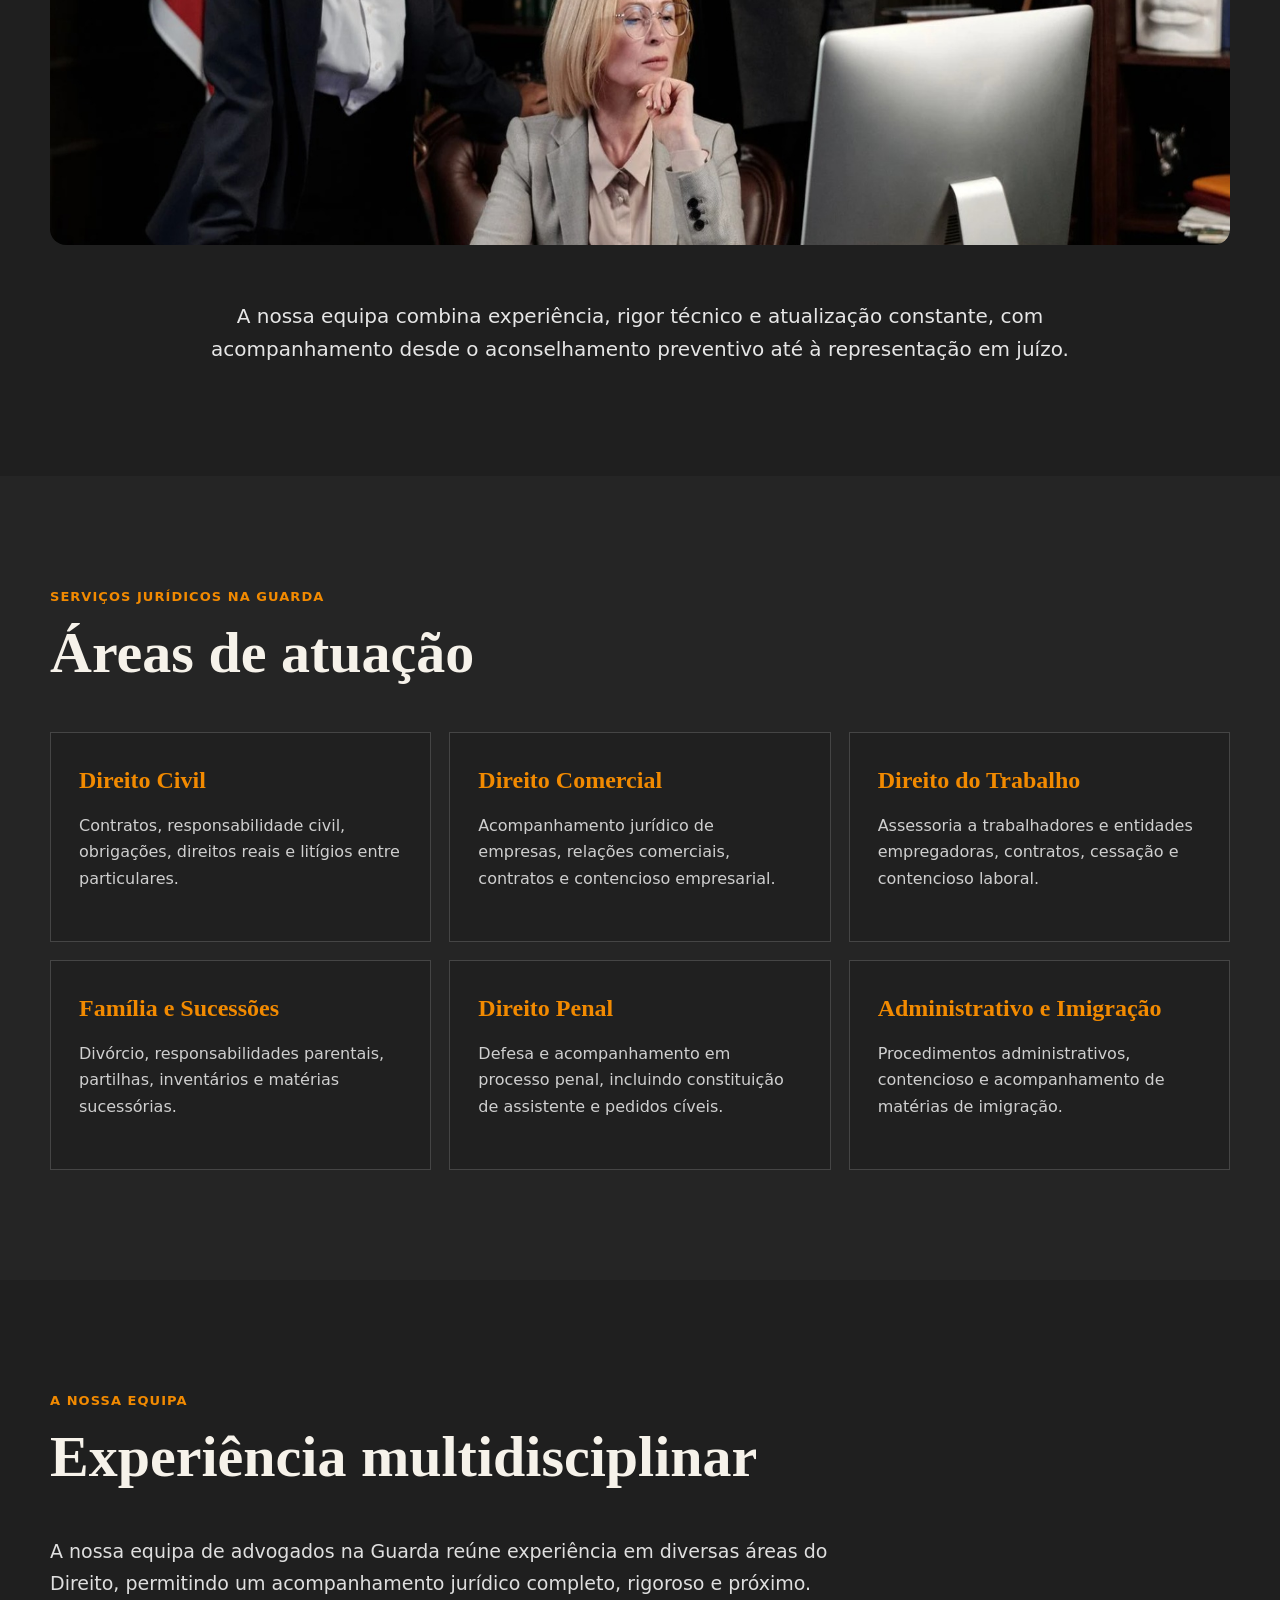
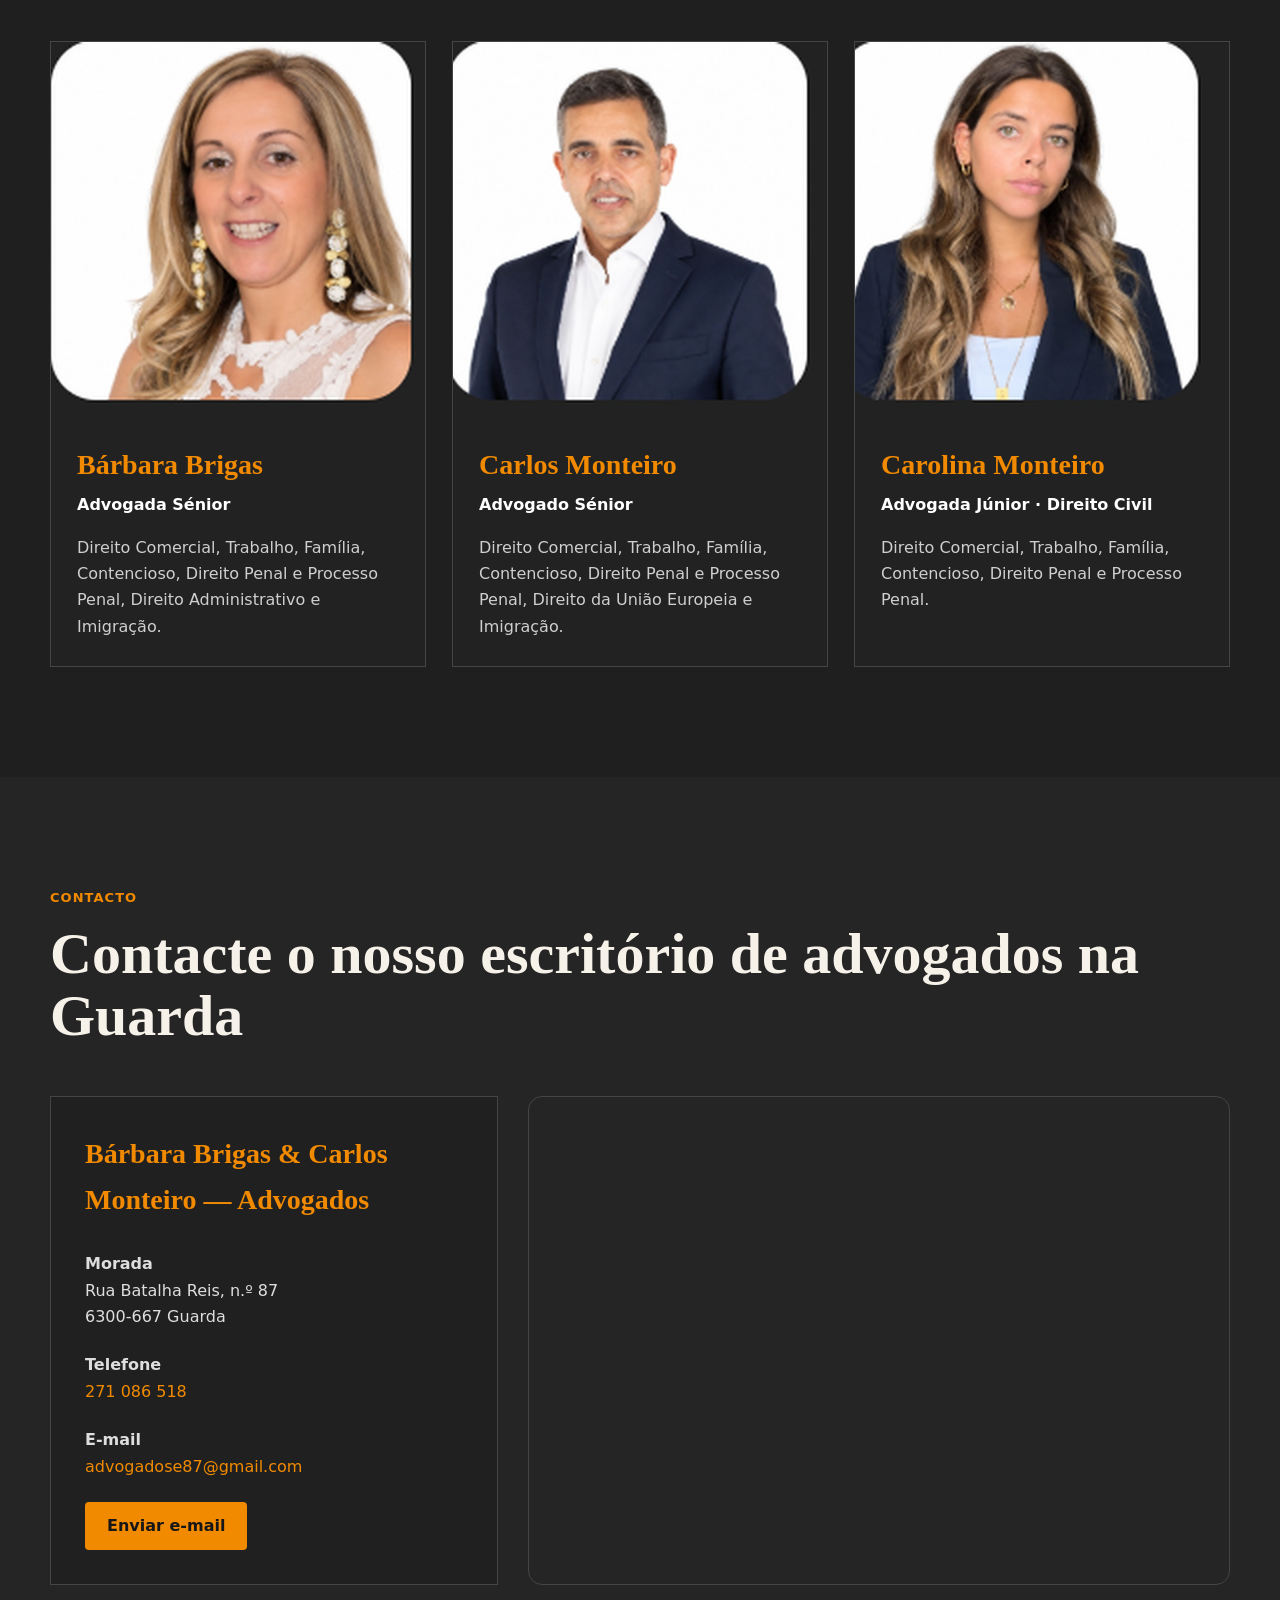
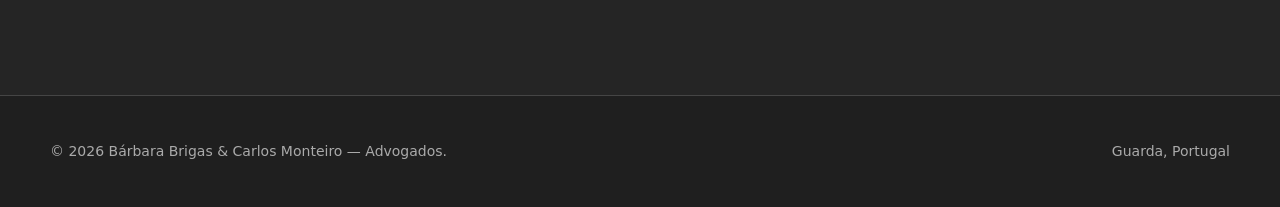
==== commit 2b36f535: "Atualiza SEO e identidade para novo endereço" ====
--- a/index.html
+++ b/index.html
@@ -4,21 +4,21 @@
   <meta charset="utf-8">
   <meta name="viewport" content="width=device-width, initial-scale=1">
   <title>Escritório de Advogados na Guarda | Bárbara Brigas & Carlos Monteiro</title>
-  <meta name="description" content="Escritório de advogados na Guarda. Acompanhamento jurídico a particulares e empresas em Direito Civil, Comercial, Trabalho, Família, Penal, Administrativo e Imigração.">
+  <meta name="description" content="Bárbara Brigas e Carlos Monteiro — escritório de advogados na Guarda. Acompanhamento jurídico a particulares e empresas em Direito Civil, Comercial, Trabalho, Família, Penal, Administrativo e Imigração.">
   <meta name="robots" content="index,follow,max-image-preview:large">
   <meta name="theme-color" content="#1f1f1f">
-  <link rel="canonical" href="https://carolinamonteiro4913-cmyk.github.io/escritorio-advocacia-guarda/">
+  <link rel="canonical" href="https://carolinamonteiro4913-cmyk.github.io/barbara-brigas-carlos-monteiro-advogados/">
 
   <meta property="og:type" content="website">
   <meta property="og:locale" content="pt_PT">
-  <meta property="og:title" content="Escritório de Advogados na Guarda | Bárbara Brigas & Carlos Monteiro">
+  <meta property="og:title" content="Bárbara Brigas & Carlos Monteiro | Advogados na Guarda">
   <meta property="og:description" content="Acompanhamento jurídico personalizado, rigoroso e confidencial na Guarda.">
-  <meta property="og:url" content="https://carolinamonteiro4913-cmyk.github.io/escritorio-advocacia-guarda/">
-  <meta property="og:image" content="https://carolinamonteiro4913-cmyk.github.io/escritorio-advocacia-guarda/escritorio-equipa.jpg">
+  <meta property="og:url" content="https://carolinamonteiro4913-cmyk.github.io/barbara-brigas-carlos-monteiro-advogados/">
+  <meta property="og:image" content="https://carolinamonteiro4913-cmyk.github.io/barbara-brigas-carlos-monteiro-advogados/escritorio-equipa.jpg">
   <meta name="twitter:card" content="summary_large_image">
-  <meta name="twitter:title" content="Escritório de Advogados na Guarda | Bárbara Brigas & Carlos Monteiro">
+  <meta name="twitter:title" content="Bárbara Brigas & Carlos Monteiro | Advogados na Guarda">
   <meta name="twitter:description" content="Acompanhamento jurídico personalizado na Guarda, para particulares e empresas.">
-  <meta name="twitter:image" content="https://carolinamonteiro4913-cmyk.github.io/escritorio-advocacia-guarda/escritorio-equipa.jpg">
+  <meta name="twitter:image" content="https://carolinamonteiro4913-cmyk.github.io/barbara-brigas-carlos-monteiro-advogados/escritorio-equipa.jpg">
 
   <link rel="stylesheet" href="style.css">
 
@@ -31,9 +31,9 @@
   {
     "@context": "https://schema.org",
     "@type": "LegalService",
-    "name": "Bárbara Brigas & Carlos Monteiro - Escritório de Advogados",
-    "url": "https://carolinamonteiro4913-cmyk.github.io/escritorio-advocacia-guarda/",
-    "image": "https://carolinamonteiro4913-cmyk.github.io/escritorio-advocacia-guarda/escritorio-equipa.jpg",
+    "name": "Bárbara Brigas & Carlos Monteiro - Advogados",
+    "url": "https://carolinamonteiro4913-cmyk.github.io/barbara-brigas-carlos-monteiro-advogados/",
+    "image": "https://carolinamonteiro4913-cmyk.github.io/barbara-brigas-carlos-monteiro-advogados/escritorio-equipa.jpg",
     "description": "Escritório de advogados na Guarda com acompanhamento jurídico a particulares e empresas.",
     "telephone": "+351 271086518",
     "email": "mailto:advogadose87@gmail.com",
@@ -76,7 +76,7 @@
 <main>
   <section id="inicio" class="hero">
     <div class="container hero-inner">
-      <p class="eyebrow">Escritório de Advocacia · Guarda</p>
+      <p class="eyebrow">Bárbara Brigas & Carlos Monteiro · Advogados · Guarda</p>
       <h1>Escritório de Advogados na Guarda</h1>
       <p class="hero-copy">Experiência, proximidade e rigor na defesa dos seus interesses. Acompanhamento jurídico personalizado a particulares e empresas, com transparência, confidencialidade e atenção a cada caso.</p>
       <div class="hero-actions">
@@ -94,17 +94,14 @@
       </div>
 
       <div class="split">
-        <div>
-          <h3>Sobre o nosso escritório</h3>
-        </div>
+        <div><h3>Sobre o nosso escritório</h3></div>
         <div class="prose">
-          <p>Somos um escritório de advogados na Guarda dedicado a prestar serviços jurídicos personalizados, com rigor, transparência e total confidencialidade. Atuamos em diversas áreas do Direito, defendendo os interesses dos nossos clientes com profissionalismo e empenho.</p>
+          <p>Bárbara Brigas e Carlos Monteiro integram um escritório de advogados na Guarda dedicado a prestar serviços jurídicos personalizados, com rigor, transparência e total confidencialidade. Atuamos em diversas áreas do Direito, defendendo os interesses dos nossos clientes com profissionalismo e empenho.</p>
           <p>Priorizamos um acompanhamento próximo, claro e eficaz em todas as fases dos processos, procurando soluções adequadas às necessidades concretas de cada cliente.</p>
         </div>
       </div>
 
-      <img class="office-image" src="escritorio-equipa.jpg" alt="Escritório de advogados na Guarda" loading="lazy">
-
+      <img class="office-image" src="escritorio-equipa.jpg" alt="Escritório de advogados Bárbara Brigas e Carlos Monteiro na Guarda" loading="lazy">
       <p class="lead-center">A nossa equipa combina experiência, rigor técnico e atualização constante, com acompanhamento desde o aconselhamento preventivo até à representação em juízo.</p>
     </div>
   </section>
@@ -115,7 +112,6 @@
         <p class="eyebrow">Serviços jurídicos na Guarda</p>
         <h2>Áreas de atuação</h2>
       </div>
-
       <div class="services-grid">
         <article class="service-card"><h3>Direito Civil</h3><p>Contratos, responsabilidade civil, obrigações, direitos reais e litígios entre particulares.</p></article>
         <article class="service-card"><h3>Direito Comercial</h3><p>Acompanhamento jurídico de empresas, relações comerciais, contratos e contencioso empresarial.</p></article>
@@ -133,35 +129,19 @@
         <p class="eyebrow">A nossa equipa</p>
         <h2>Experiência multidisciplinar</h2>
       </div>
-
       <p class="team-intro">A nossa equipa de advogados na Guarda reúne experiência em diversas áreas do Direito, permitindo um acompanhamento jurídico completo, rigoroso e próximo.</p>
-
       <div class="team-grid">
         <article class="team-card">
           <img src="barbara-brigas.jpg" alt="Bárbara Brigas, advogada na Guarda" loading="lazy">
-          <div class="team-body">
-            <h3>Bárbara Brigas</h3>
-            <p class="role">Advogada Sénior</p>
-            <p>Direito Comercial, Trabalho, Família, Contencioso, Direito Penal e Processo Penal, Direito Administrativo e Imigração.</p>
-          </div>
+          <div class="team-body"><h3>Bárbara Brigas</h3><p class="role">Advogada Sénior</p><p>Direito Comercial, Trabalho, Família, Contencioso, Direito Penal e Processo Penal, Direito Administrativo e Imigração.</p></div>
         </article>
-
         <article class="team-card">
           <img src="carlos-monteiro.jpg" alt="Carlos Monteiro, advogado na Guarda" loading="lazy">
-          <div class="team-body">
-            <h3>Carlos Monteiro</h3>
-            <p class="role">Advogado Sénior</p>
-            <p>Direito Comercial, Trabalho, Família, Contencioso, Direito Penal e Processo Penal, Direito da União Europeia e Imigração.</p>
-          </div>
+          <div class="team-body"><h3>Carlos Monteiro</h3><p class="role">Advogado Sénior</p><p>Direito Comercial, Trabalho, Família, Contencioso, Direito Penal e Processo Penal, Direito da União Europeia e Imigração.</p></div>
         </article>
-
         <article class="team-card">
           <img src="carolina-monteiro.jpg" alt="Carolina Monteiro, advogada na Guarda" loading="lazy">
-          <div class="team-body">
-            <h3>Carolina Monteiro</h3>
-            <p class="role">Advogada Júnior · Direito Civil</p>
-            <p>Direito Comercial, Trabalho, Família, Contencioso, Direito Penal e Processo Penal.</p>
-          </div>
+          <div class="team-body"><h3>Carolina Monteiro</h3><p class="role">Advogada Júnior · Direito Civil</p><p>Direito Comercial, Trabalho, Família, Contencioso, Direito Penal e Processo Penal.</p></div>
         </article>
       </div>
     </div>
@@ -169,27 +149,17 @@
 
   <section id="contacto" class="section section-alt">
     <div class="container">
-      <div class="section-heading">
-        <p class="eyebrow">Contacto</p>
-        <h2>Contacte o nosso escritório de advogados na Guarda</h2>
-      </div>
-
+      <div class="section-heading"><p class="eyebrow">Contacto</p><h2>Contacte o nosso escritório de advogados na Guarda</h2></div>
       <div class="contact-grid">
         <div class="contact-card">
-          <h3>Escritório de Advocacia</h3>
+          <h3>Bárbara Brigas & Carlos Monteiro — Advogados</h3>
           <p><strong>Morada</strong><br>Rua Batalha Reis, n.º 87<br>6300-667 Guarda</p>
           <p><strong>Telefone</strong><br><a href="tel:+351271086518">271 086 518</a></p>
           <p><strong>E-mail</strong><br><a href="mailto:advogadose87@gmail.com">advogadose87@gmail.com</a></p>
           <a class="btn btn-primary" href="mailto:advogadose87@gmail.com">Enviar e-mail</a>
         </div>
-
         <div class="map-wrap">
-          <iframe
-            title="Mapa do escritório de advogados na Guarda"
-            src="https://www.google.com/maps?q=Rua%20Batalha%20Reis%2087%2C%20Guarda%2C%20Portugal&output=embed"
-            loading="lazy"
-            referrerpolicy="no-referrer-when-downgrade">
-          </iframe>
+          <iframe title="Mapa do escritório de advogados na Guarda" src="https://www.google.com/maps?q=Rua%20Batalha%20Reis%2087%2C%20Guarda%2C%20Portugal&output=embed" loading="lazy" referrerpolicy="no-referrer-when-downgrade"></iframe>
         </div>
       </div>
     </div>
@@ -197,10 +167,7 @@
 </main>
 
 <footer>
-  <div class="container footer-inner">
-    <p>© <span id="year"></span> Bárbara Brigas & Carlos Monteiro — Advogados.</p>
-    <p>Guarda, Portugal</p>
-  </div>
+  <div class="container footer-inner"><p>© <span id="year"></span> Bárbara Brigas & Carlos Monteiro — Advogados.</p><p>Guarda, Portugal</p></div>
 </footer>
 
 <script>
@@ -211,12 +178,10 @@
     btn.setAttribute('aria-expanded', String(!open));
     nav.classList.toggle('open');
   });
-
   document.querySelectorAll('.main-nav a').forEach(a => a.addEventListener('click', () => {
     nav.classList.remove('open');
     btn.setAttribute('aria-expanded','false');
   }));
-
   document.getElementById('year').textContent = new Date().getFullYear();
 </script>
 </body>
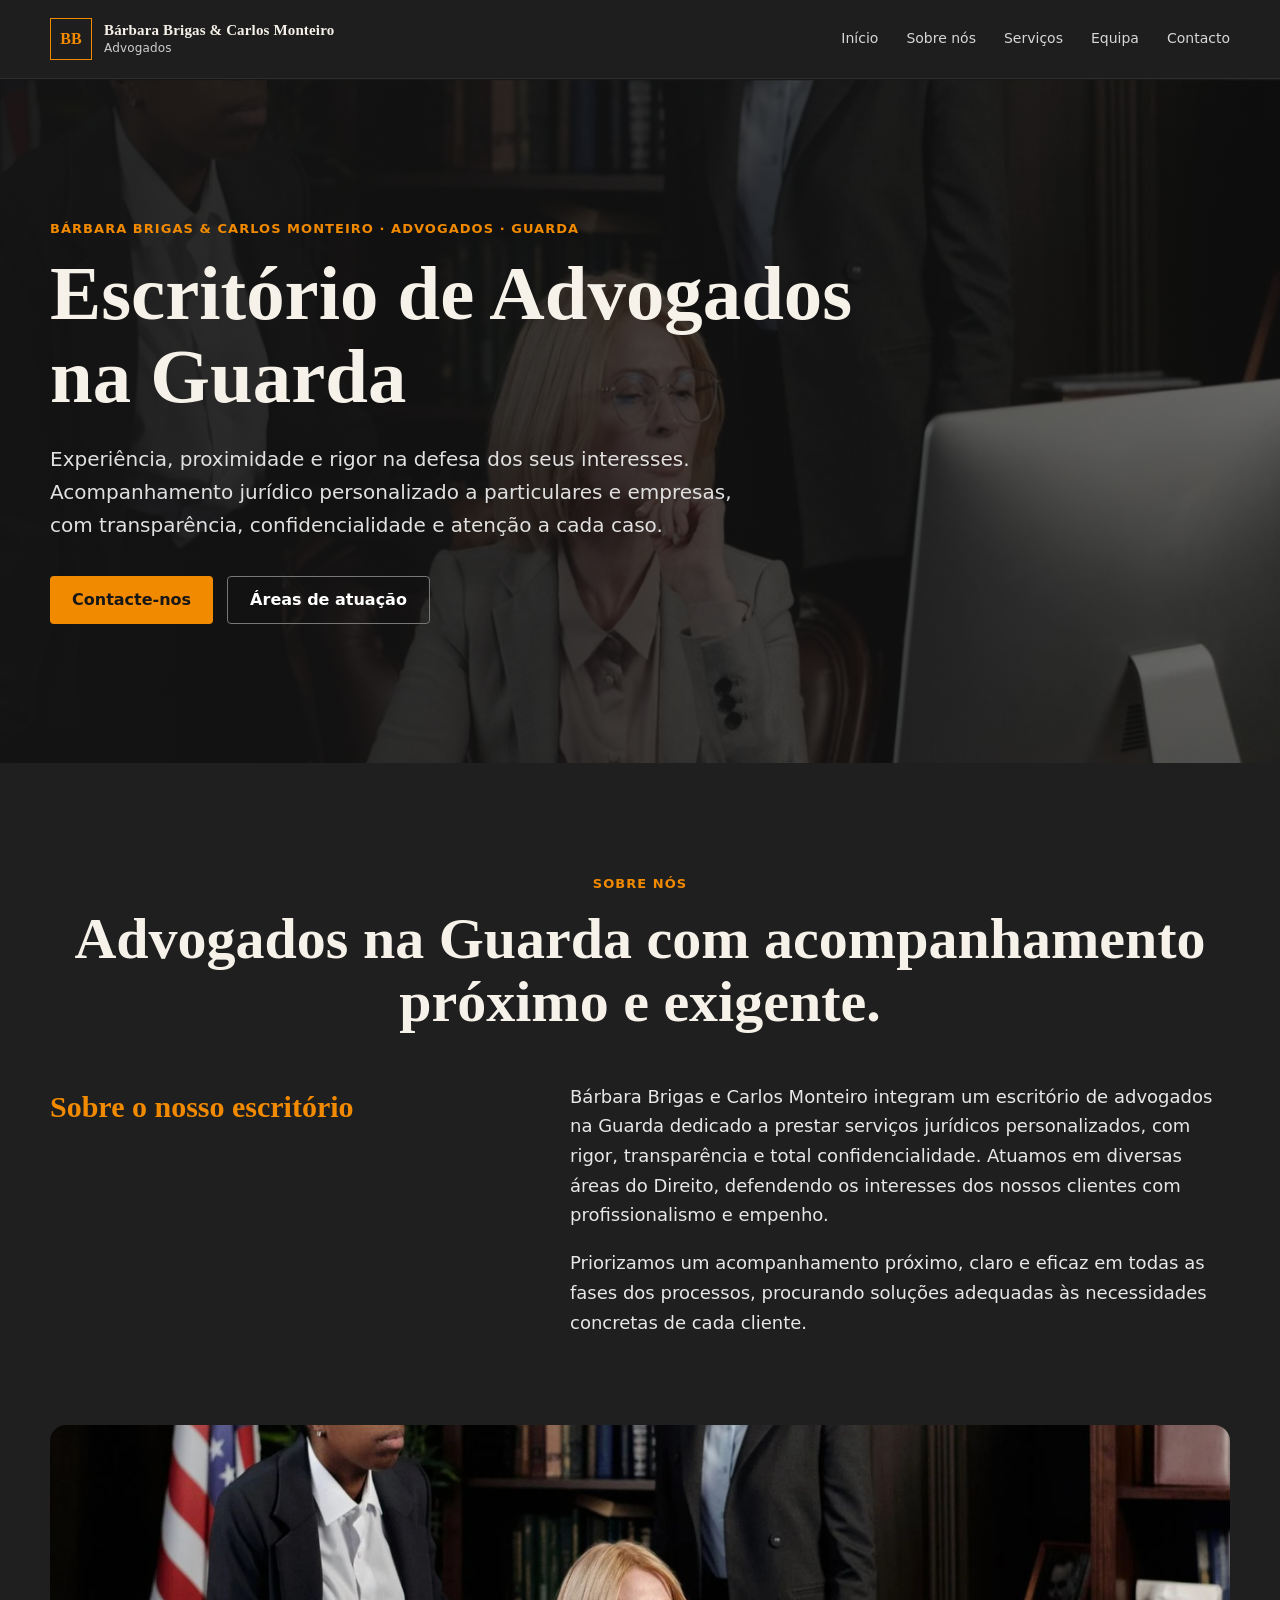
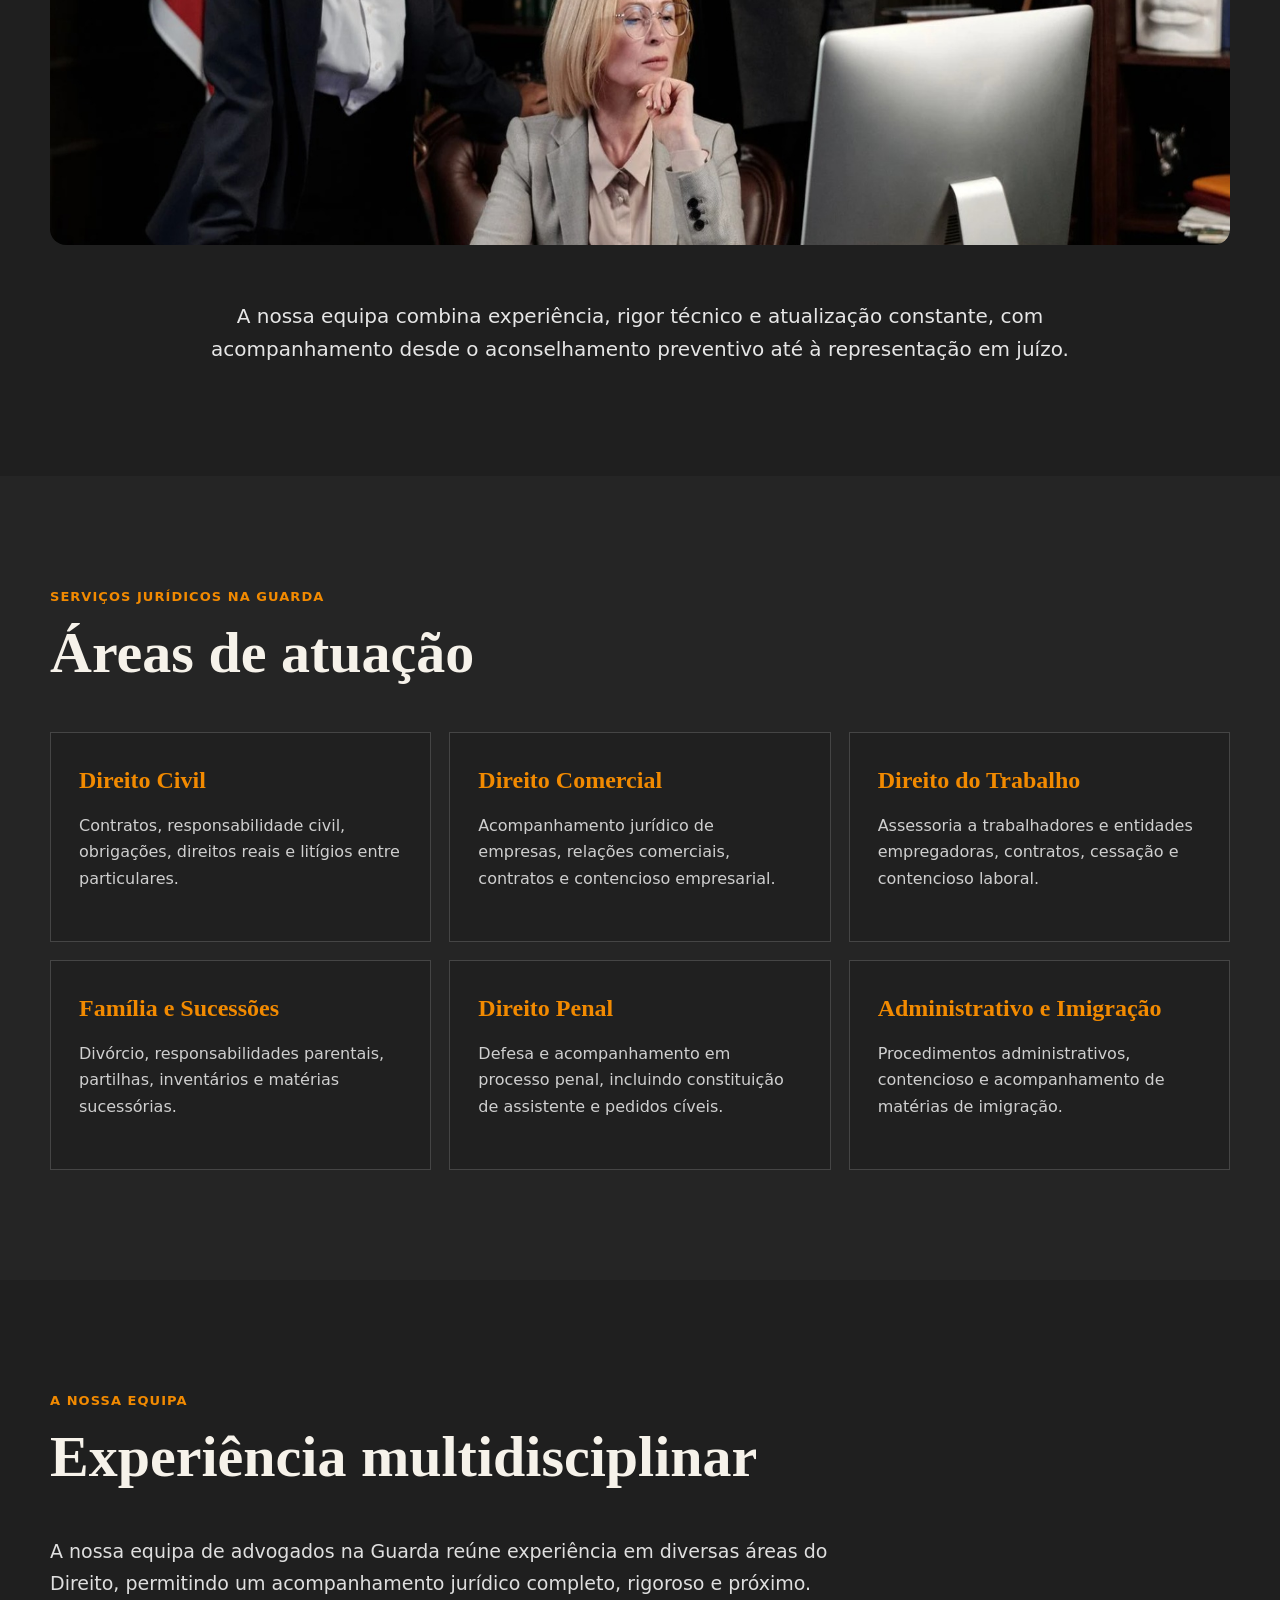
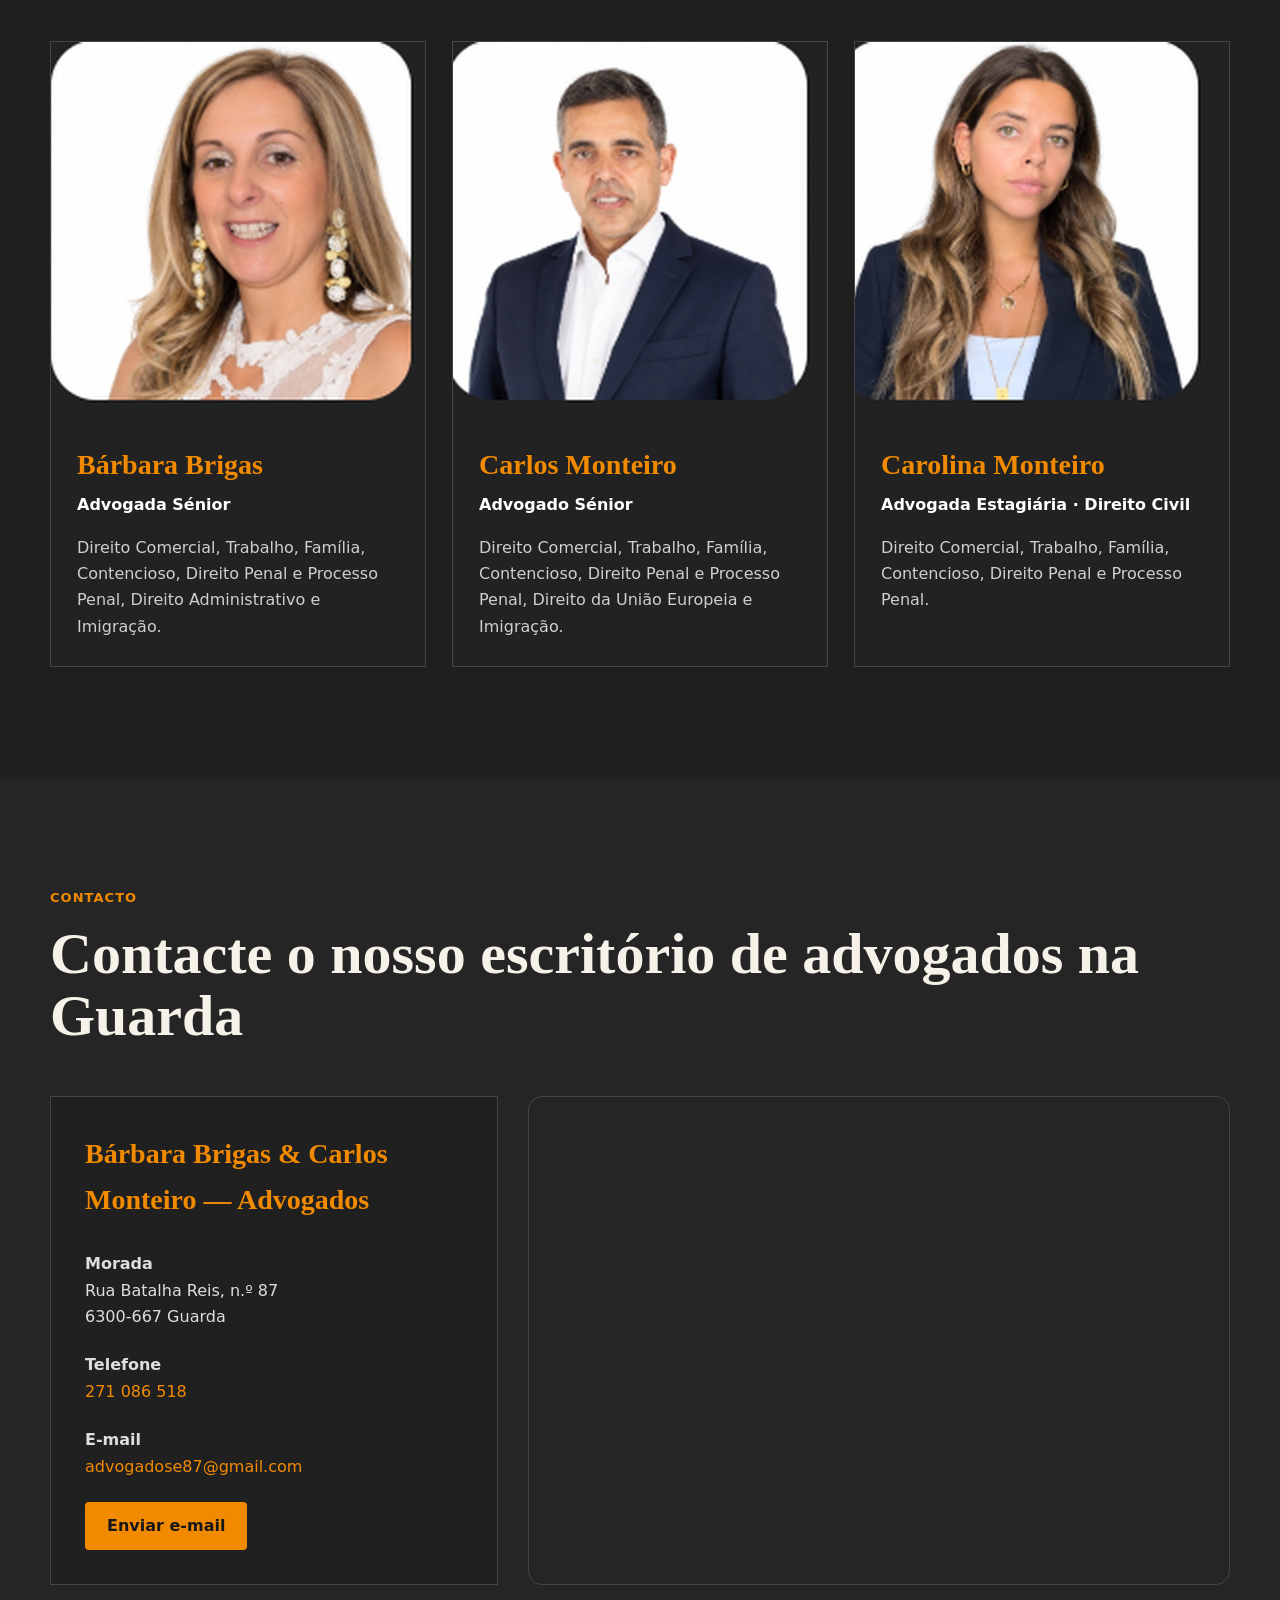
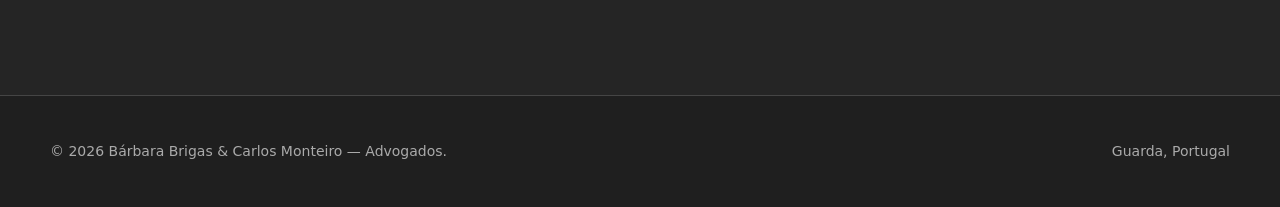
==== commit 47b58570: "Altera Carolina Monteiro para Advogada Estagiária" ====
--- a/index.html
+++ b/index.html
@@ -140,8 +140,8 @@
           <div class="team-body"><h3>Carlos Monteiro</h3><p class="role">Advogado Sénior</p><p>Direito Comercial, Trabalho, Família, Contencioso, Direito Penal e Processo Penal, Direito da União Europeia e Imigração.</p></div>
         </article>
         <article class="team-card">
-          <img src="carolina-monteiro.jpg" alt="Carolina Monteiro, advogada na Guarda" loading="lazy">
-          <div class="team-body"><h3>Carolina Monteiro</h3><p class="role">Advogada Júnior · Direito Civil</p><p>Direito Comercial, Trabalho, Família, Contencioso, Direito Penal e Processo Penal.</p></div>
+          <img src="carolina-monteiro.jpg" alt="Carolina Monteiro, advogada estagiária na Guarda" loading="lazy">
+          <div class="team-body"><h3>Carolina Monteiro</h3><p class="role">Advogada Estagiária · Direito Civil</p><p>Direito Comercial, Trabalho, Família, Contencioso, Direito Penal e Processo Penal.</p></div>
         </article>
       </div>
     </div>
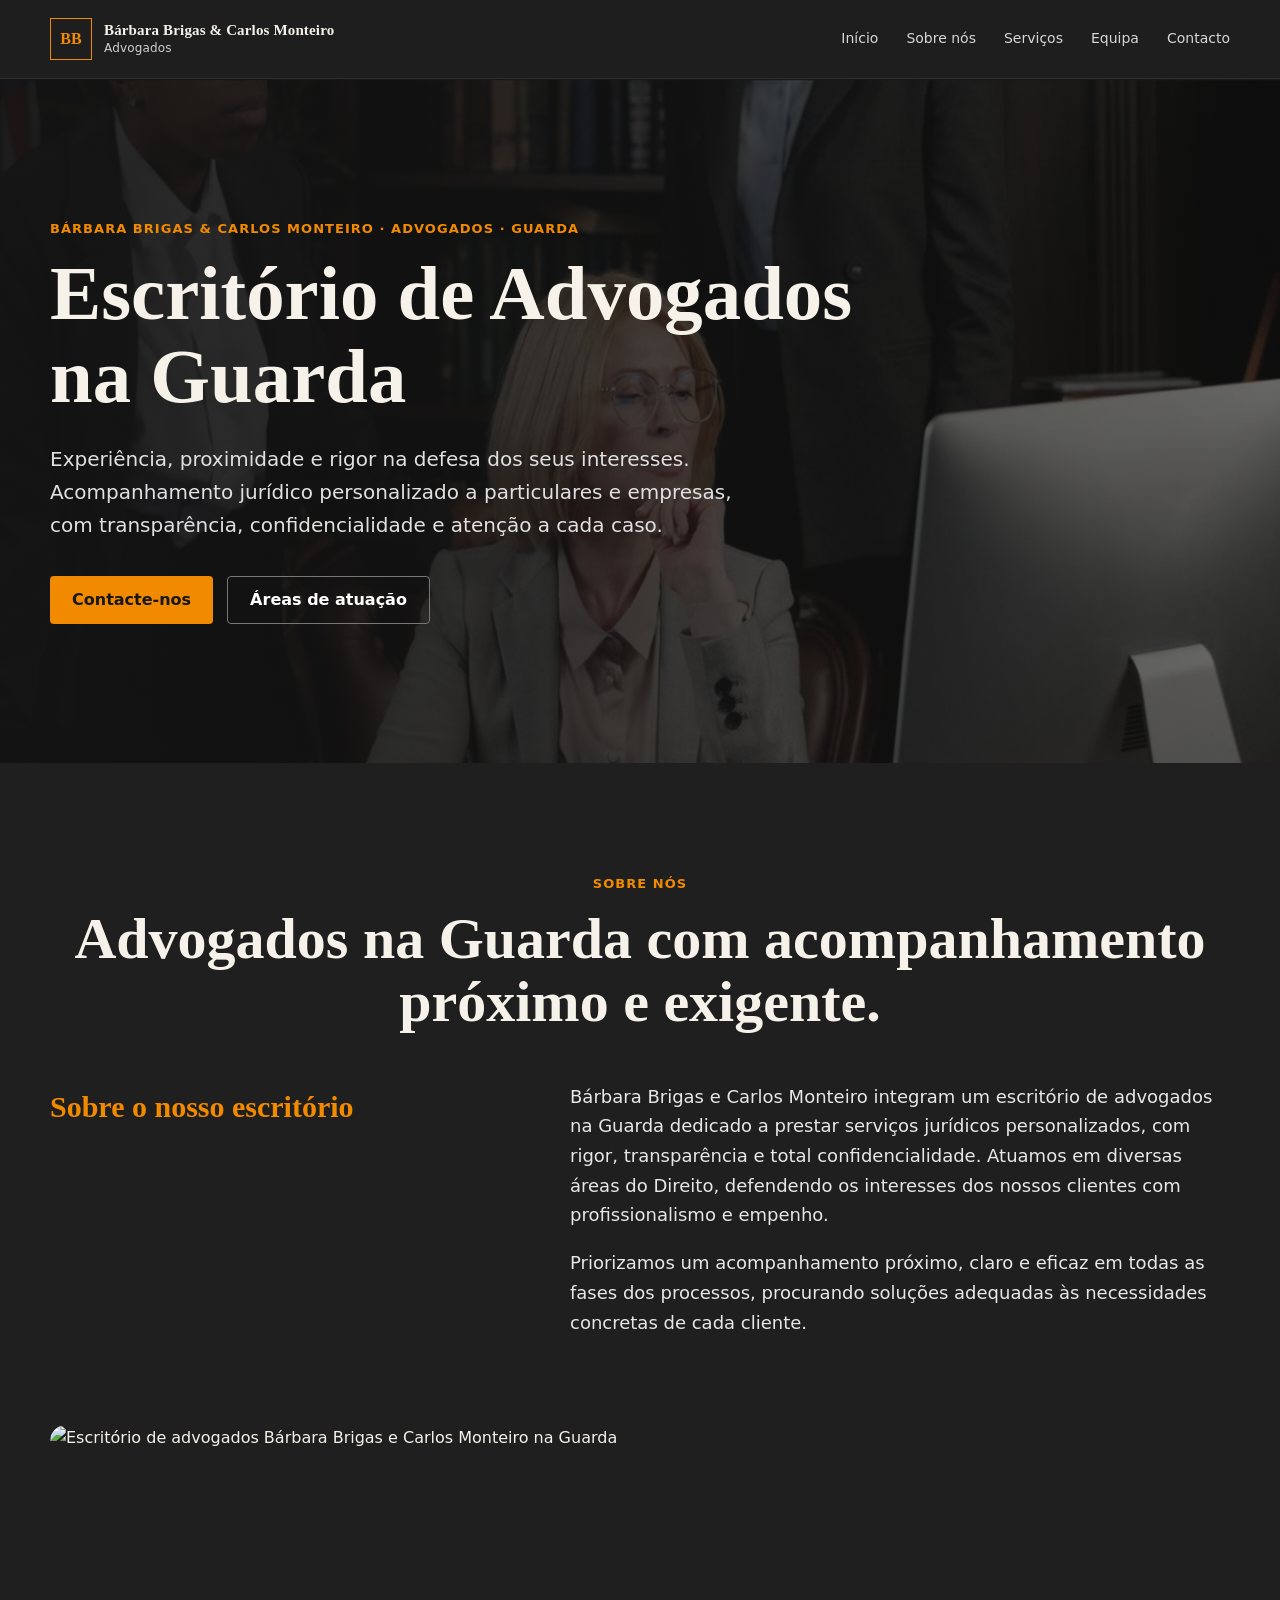
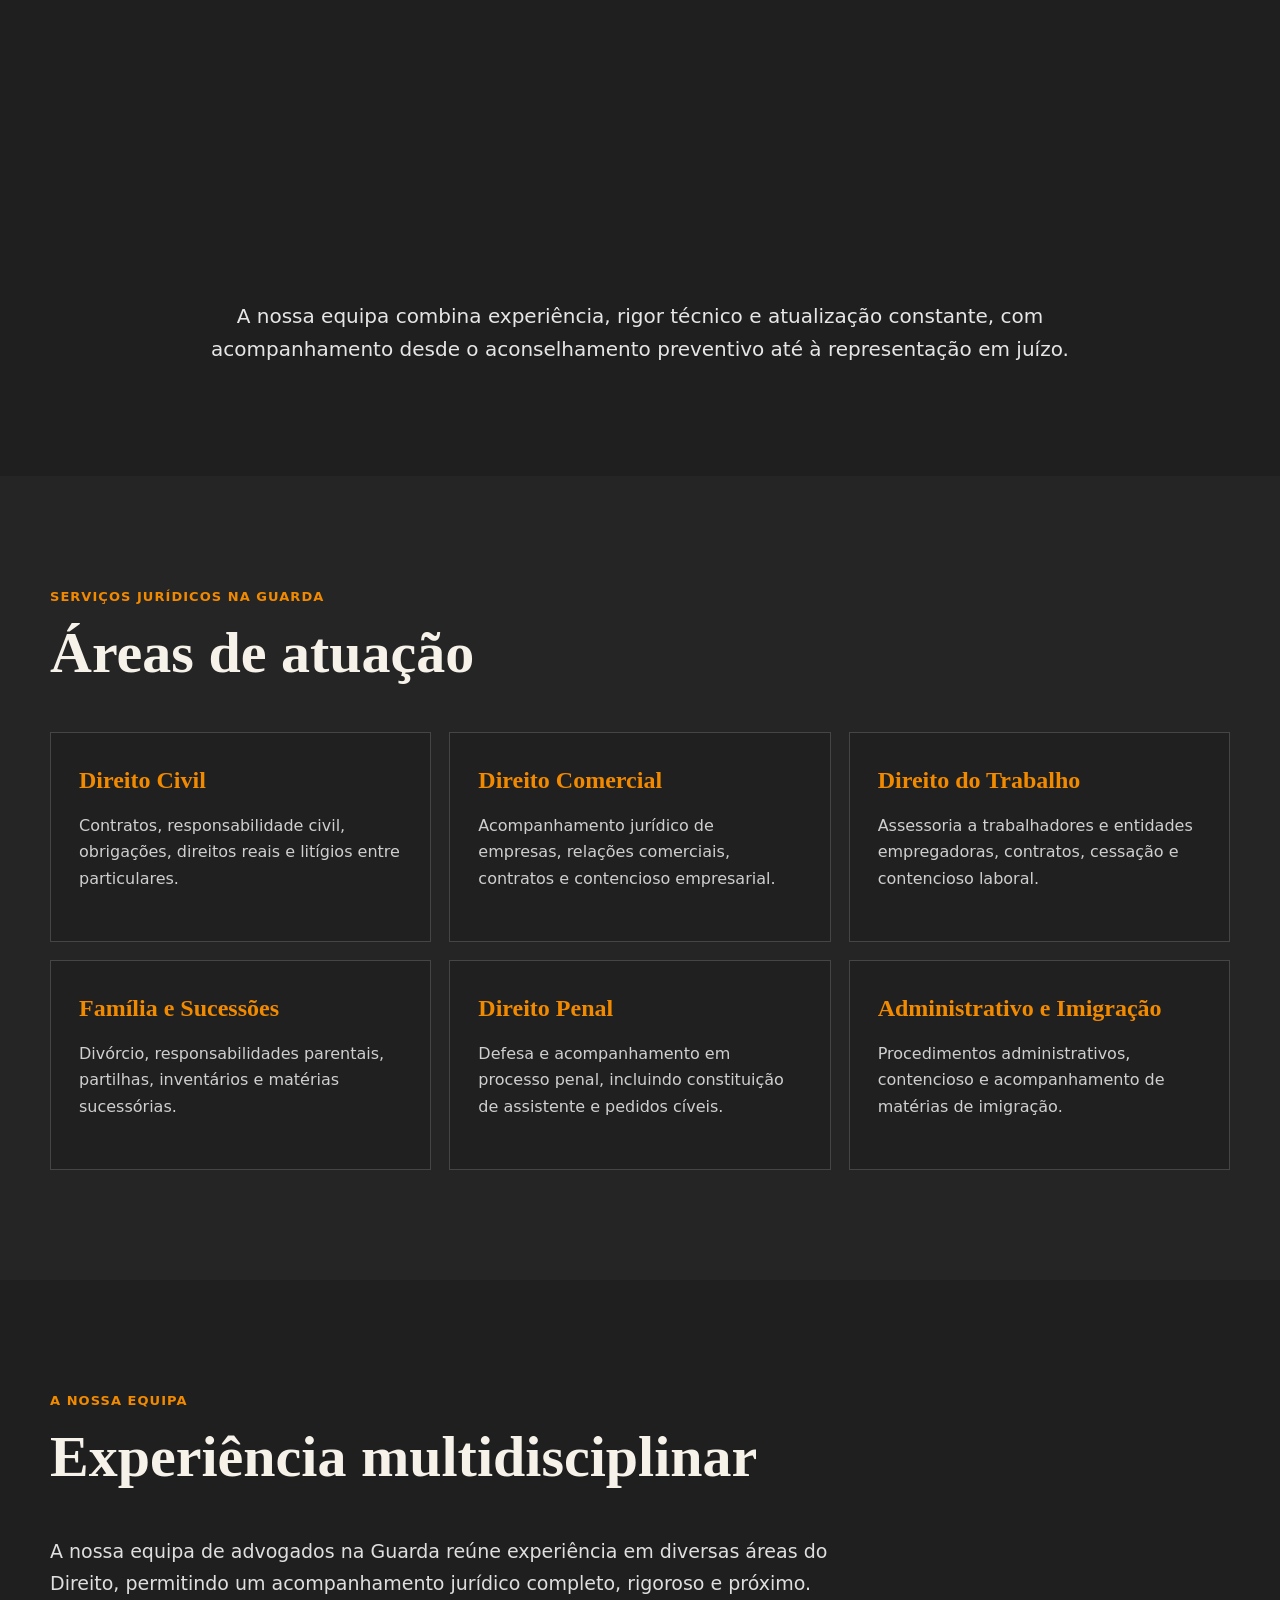
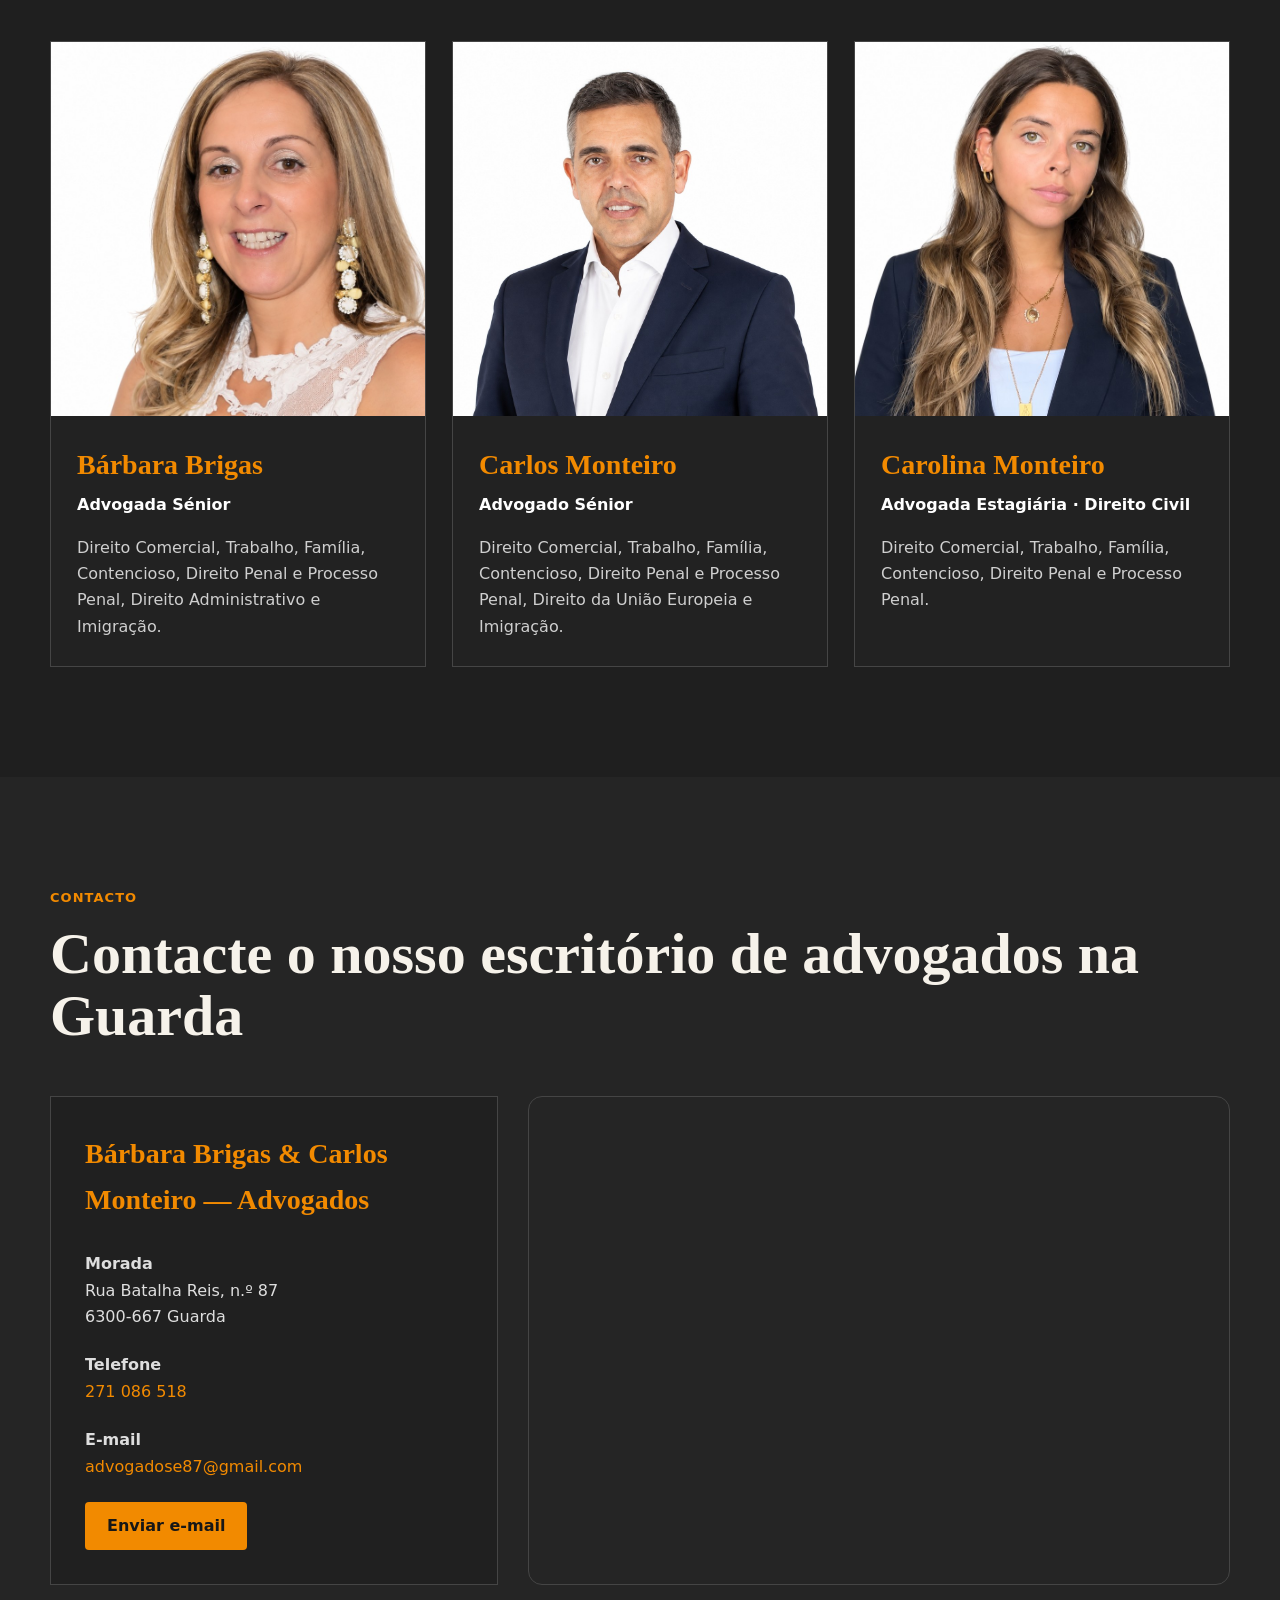
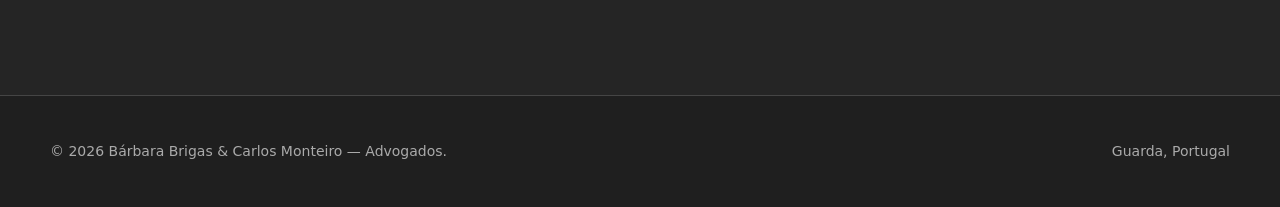
==== commit e0d0a2db: "Corrige referência da fotografia da equipa" ====
--- a/index.html
+++ b/index.html
@@ -8,181 +8,26 @@
   <meta name="robots" content="index,follow,max-image-preview:large">
   <meta name="theme-color" content="#1f1f1f">
   <link rel="canonical" href="https://carolinamonteiro4913-cmyk.github.io/barbara-brigas-carlos-monteiro-advogados/">
-
-  <meta property="og:type" content="website">
-  <meta property="og:locale" content="pt_PT">
+  <meta property="og:type" content="website"><meta property="og:locale" content="pt_PT">
   <meta property="og:title" content="Bárbara Brigas & Carlos Monteiro | Advogados na Guarda">
   <meta property="og:description" content="Acompanhamento jurídico personalizado, rigoroso e confidencial na Guarda.">
   <meta property="og:url" content="https://carolinamonteiro4913-cmyk.github.io/barbara-brigas-carlos-monteiro-advogados/">
-  <meta property="og:image" content="https://carolinamonteiro4913-cmyk.github.io/barbara-brigas-carlos-monteiro-advogados/escritorio-equipa.jpg">
-  <meta name="twitter:card" content="summary_large_image">
-  <meta name="twitter:title" content="Bárbara Brigas & Carlos Monteiro | Advogados na Guarda">
+  <meta property="og:image" content="https://carolinamonteiro4913-cmyk.github.io/barbara-brigas-carlos-monteiro-advogados/mesario-equipa.jpg">
+  <meta name="twitter:card" content="summary_large_image"><meta name="twitter:title" content="Bárbara Brigas & Carlos Monteiro | Advogados na Guarda">
   <meta name="twitter:description" content="Acompanhamento jurídico personalizado na Guarda, para particulares e empresas.">
-  <meta name="twitter:image" content="https://carolinamonteiro4913-cmyk.github.io/barbara-brigas-carlos-monteiro-advogados/escritorio-equipa.jpg">
-
+  <meta name="twitter:image" content="https://carolinamonteiro4913-cmyk.github.io/barbara-brigas-carlos-monteiro-advogados/mesario-equipa.jpg">
   <link rel="stylesheet" href="style.css">
-
-  <!-- GOOGLE SEARCH CONSOLE:
-       Para verificar por ficheiro HTML, coloque o ficheiro googleXXXXXXXX.html
-       na raiz deste repositório, ao lado de index.html.
-  -->
-
-  <script type="application/ld+json">
-  {
-    "@context": "https://schema.org",
-    "@type": "LegalService",
-    "name": "Bárbara Brigas & Carlos Monteiro - Advogados",
-    "url": "https://carolinamonteiro4913-cmyk.github.io/barbara-brigas-carlos-monteiro-advogados/",
-    "image": "https://carolinamonteiro4913-cmyk.github.io/barbara-brigas-carlos-monteiro-advogados/escritorio-equipa.jpg",
-    "description": "Escritório de advogados na Guarda com acompanhamento jurídico a particulares e empresas.",
-    "telephone": "+351 271086518",
-    "email": "mailto:advogadose87@gmail.com",
-    "address": {
-      "@type": "PostalAddress",
-      "streetAddress": "Rua Batalha Reis, n.º 87",
-      "postalCode": "6300-667",
-      "addressLocality": "Guarda",
-      "addressRegion": "Guarda",
-      "addressCountry": "PT"
-    },
-    "areaServed": {
-      "@type": "City",
-      "name": "Guarda"
-    }
-  }
-  </script>
+  <script type="application/ld+json">{"@context":"https://schema.org","@type":"LegalService","name":"Bárbara Brigas & Carlos Monteiro - Advogados","url":"https://carolinamonteiro4913-cmyk.github.io/barbara-brigas-carlos-monteiro-advogados/","image":"https://carolinamonteiro4913-cmyk.github.io/barbara-brigas-carlos-monteiro-advogados/mesario-equipa.jpg","description":"Escritório de advogados na Guarda com acompanhamento jurídico a particulares e empresas.","telephone":"+351 271086518","email":"mailto:advogadose87@gmail.com","address":{"@type":"PostalAddress","streetAddress":"Rua Batalha Reis, n.º 87","postalCode":"6300-667","addressLocality":"Guarda","addressRegion":"Guarda","addressCountry":"PT"},"areaServed":{"@type":"City","name":"Guarda"}}</script>
 </head>
-
 <body>
-<header class="site-header">
-  <div class="container nav-wrap">
-    <a href="#inicio" class="brand" aria-label="Página inicial">
-      <span class="brand-mark">BB</span>
-      <span class="brand-text">Bárbara Brigas & Carlos Monteiro<br><small>Advogados</small></span>
-    </a>
-
-    <button class="menu-toggle" aria-expanded="false" aria-controls="main-nav" aria-label="Abrir menu">☰</button>
-
-    <nav id="main-nav" class="main-nav" aria-label="Navegação principal">
-      <a href="#inicio">Início</a>
-      <a href="#sobre">Sobre nós</a>
-      <a href="#servicos">Serviços</a>
-      <a href="#equipa">Equipa</a>
-      <a href="#contacto">Contacto</a>
-    </nav>
-  </div>
-</header>
-
+<header class="site-header"><div class="container nav-wrap"><a href="#inicio" class="brand" aria-label="Página inicial"><span class="brand-mark">BB</span><span class="brand-text">Bárbara Brigas & Carlos Monteiro<br><small>Advogados</small></span></a><button class="menu-toggle" aria-expanded="false" aria-controls="main-nav" aria-label="Abrir menu">☰</button><nav id="main-nav" class="main-nav" aria-label="Navegação principal"><a href="#inicio">Início</a><a href="#sobre">Sobre nós</a><a href="#servicos">Serviços</a><a href="#equipa">Equipa</a><a href="#contacto">Contacto</a></nav></div></header>
 <main>
-  <section id="inicio" class="hero">
-    <div class="container hero-inner">
-      <p class="eyebrow">Bárbara Brigas & Carlos Monteiro · Advogados · Guarda</p>
-      <h1>Escritório de Advogados na Guarda</h1>
-      <p class="hero-copy">Experiência, proximidade e rigor na defesa dos seus interesses. Acompanhamento jurídico personalizado a particulares e empresas, com transparência, confidencialidade e atenção a cada caso.</p>
-      <div class="hero-actions">
-        <a class="btn btn-primary" href="#contacto">Contacte-nos</a>
-        <a class="btn btn-ghost" href="#servicos">Áreas de atuação</a>
-      </div>
-    </div>
-  </section>
-
-  <section id="sobre" class="section">
-    <div class="container">
-      <div class="section-heading centered">
-        <p class="eyebrow">Sobre nós</p>
-        <h2>Advogados na Guarda com acompanhamento próximo e exigente.</h2>
-      </div>
-
-      <div class="split">
-        <div><h3>Sobre o nosso escritório</h3></div>
-        <div class="prose">
-          <p>Bárbara Brigas e Carlos Monteiro integram um escritório de advogados na Guarda dedicado a prestar serviços jurídicos personalizados, com rigor, transparência e total confidencialidade. Atuamos em diversas áreas do Direito, defendendo os interesses dos nossos clientes com profissionalismo e empenho.</p>
-          <p>Priorizamos um acompanhamento próximo, claro e eficaz em todas as fases dos processos, procurando soluções adequadas às necessidades concretas de cada cliente.</p>
-        </div>
-      </div>
-
-      <img class="office-image" src="escritorio-equipa.jpg" alt="Escritório de advogados Bárbara Brigas e Carlos Monteiro na Guarda" loading="lazy">
-      <p class="lead-center">A nossa equipa combina experiência, rigor técnico e atualização constante, com acompanhamento desde o aconselhamento preventivo até à representação em juízo.</p>
-    </div>
-  </section>
-
-  <section id="servicos" class="section section-alt">
-    <div class="container">
-      <div class="section-heading">
-        <p class="eyebrow">Serviços jurídicos na Guarda</p>
-        <h2>Áreas de atuação</h2>
-      </div>
-      <div class="services-grid">
-        <article class="service-card"><h3>Direito Civil</h3><p>Contratos, responsabilidade civil, obrigações, direitos reais e litígios entre particulares.</p></article>
-        <article class="service-card"><h3>Direito Comercial</h3><p>Acompanhamento jurídico de empresas, relações comerciais, contratos e contencioso empresarial.</p></article>
-        <article class="service-card"><h3>Direito do Trabalho</h3><p>Assessoria a trabalhadores e entidades empregadoras, contratos, cessação e contencioso laboral.</p></article>
-        <article class="service-card"><h3>Família e Sucessões</h3><p>Divórcio, responsabilidades parentais, partilhas, inventários e matérias sucessórias.</p></article>
-        <article class="service-card"><h3>Direito Penal</h3><p>Defesa e acompanhamento em processo penal, incluindo constituição de assistente e pedidos cíveis.</p></article>
-        <article class="service-card"><h3>Administrativo e Imigração</h3><p>Procedimentos administrativos, contencioso e acompanhamento de matérias de imigração.</p></article>
-      </div>
-    </div>
-  </section>
-
-  <section id="equipa" class="section">
-    <div class="container">
-      <div class="section-heading">
-        <p class="eyebrow">A nossa equipa</p>
-        <h2>Experiência multidisciplinar</h2>
-      </div>
-      <p class="team-intro">A nossa equipa de advogados na Guarda reúne experiência em diversas áreas do Direito, permitindo um acompanhamento jurídico completo, rigoroso e próximo.</p>
-      <div class="team-grid">
-        <article class="team-card">
-          <img src="barbara-brigas.jpg" alt="Bárbara Brigas, advogada na Guarda" loading="lazy">
-          <div class="team-body"><h3>Bárbara Brigas</h3><p class="role">Advogada Sénior</p><p>Direito Comercial, Trabalho, Família, Contencioso, Direito Penal e Processo Penal, Direito Administrativo e Imigração.</p></div>
-        </article>
-        <article class="team-card">
-          <img src="carlos-monteiro.jpg" alt="Carlos Monteiro, advogado na Guarda" loading="lazy">
-          <div class="team-body"><h3>Carlos Monteiro</h3><p class="role">Advogado Sénior</p><p>Direito Comercial, Trabalho, Família, Contencioso, Direito Penal e Processo Penal, Direito da União Europeia e Imigração.</p></div>
-        </article>
-        <article class="team-card">
-          <img src="carolina-monteiro.jpg" alt="Carolina Monteiro, advogada estagiária na Guarda" loading="lazy">
-          <div class="team-body"><h3>Carolina Monteiro</h3><p class="role">Advogada Estagiária · Direito Civil</p><p>Direito Comercial, Trabalho, Família, Contencioso, Direito Penal e Processo Penal.</p></div>
-        </article>
-      </div>
-    </div>
-  </section>
-
-  <section id="contacto" class="section section-alt">
-    <div class="container">
-      <div class="section-heading"><p class="eyebrow">Contacto</p><h2>Contacte o nosso escritório de advogados na Guarda</h2></div>
-      <div class="contact-grid">
-        <div class="contact-card">
-          <h3>Bárbara Brigas & Carlos Monteiro — Advogados</h3>
-          <p><strong>Morada</strong><br>Rua Batalha Reis, n.º 87<br>6300-667 Guarda</p>
-          <p><strong>Telefone</strong><br><a href="tel:+351271086518">271 086 518</a></p>
-          <p><strong>E-mail</strong><br><a href="mailto:advogadose87@gmail.com">advogadose87@gmail.com</a></p>
-          <a class="btn btn-primary" href="mailto:advogadose87@gmail.com">Enviar e-mail</a>
-        </div>
-        <div class="map-wrap">
-          <iframe title="Mapa do escritório de advogados na Guarda" src="https://www.google.com/maps?q=Rua%20Batalha%20Reis%2087%2C%20Guarda%2C%20Portugal&output=embed" loading="lazy" referrerpolicy="no-referrer-when-downgrade"></iframe>
-        </div>
-      </div>
-    </div>
-  </section>
+<section id="inicio" class="hero"><div class="container hero-inner"><p class="eyebrow">Bárbara Brigas & Carlos Monteiro · Advogados · Guarda</p><h1>Escritório de Advogados na Guarda</h1><p class="hero-copy">Experiência, proximidade e rigor na defesa dos seus interesses. Acompanhamento jurídico personalizado a particulares e empresas, com transparência, confidencialidade e atenção a cada caso.</p><div class="hero-actions"><a class="btn btn-primary" href="#contacto">Contacte-nos</a><a class="btn btn-ghost" href="#servicos">Áreas de atuação</a></div></div></section>
+<section id="sobre" class="section"><div class="container"><div class="section-heading centered"><p class="eyebrow">Sobre nós</p><h2>Advogados na Guarda com acompanhamento próximo e exigente.</h2></div><div class="split"><div><h3>Sobre o nosso escritório</h3></div><div class="prose"><p>Bárbara Brigas e Carlos Monteiro integram um escritório de advogados na Guarda dedicado a prestar serviços jurídicos personalizados, com rigor, transparência e total confidencialidade. Atuamos em diversas áreas do Direito, defendendo os interesses dos nossos clientes com profissionalismo e empenho.</p><p>Priorizamos um acompanhamento próximo, claro e eficaz em todas as fases dos processos, procurando soluções adequadas às necessidades concretas de cada cliente.</p></div></div><img class="office-image" src="mesario-equipa.jpg" alt="Escritório de advogados Bárbara Brigas e Carlos Monteiro na Guarda" loading="lazy"><p class="lead-center">A nossa equipa combina experiência, rigor técnico e atualização constante, com acompanhamento desde o aconselhamento preventivo até à representação em juízo.</p></div></section>
+<section id="servicos" class="section section-alt"><div class="container"><div class="section-heading"><p class="eyebrow">Serviços jurídicos na Guarda</p><h2>Áreas de atuação</h2></div><div class="services-grid"><article class="service-card"><h3>Direito Civil</h3><p>Contratos, responsabilidade civil, obrigações, direitos reais e litígios entre particulares.</p></article><article class="service-card"><h3>Direito Comercial</h3><p>Acompanhamento jurídico de empresas, relações comerciais, contratos e contencioso empresarial.</p></article><article class="service-card"><h3>Direito do Trabalho</h3><p>Assessoria a trabalhadores e entidades empregadoras, contratos, cessação e contencioso laboral.</p></article><article class="service-card"><h3>Família e Sucessões</h3><p>Divórcio, responsabilidades parentais, partilhas, inventários e matérias sucessórias.</p></article><article class="service-card"><h3>Direito Penal</h3><p>Defesa e acompanhamento em processo penal, incluindo constituição de assistente e pedidos cíveis.</p></article><article class="service-card"><h3>Administrativo e Imigração</h3><p>Procedimentos administrativos, contencioso e acompanhamento de matérias de imigração.</p></article></div></div></section>
+<section id="equipa" class="section"><div class="container"><div class="section-heading"><p class="eyebrow">A nossa equipa</p><h2>Experiência multidisciplinar</h2></div><p class="team-intro">A nossa equipa de advogados na Guarda reúne experiência em diversas áreas do Direito, permitindo um acompanhamento jurídico completo, rigoroso e próximo.</p><div class="team-grid"><article class="team-card"><img src="barbara-brigas.jpg" alt="Bárbara Brigas, advogada na Guarda" loading="lazy"><div class="team-body"><h3>Bárbara Brigas</h3><p class="role">Advogada Sénior</p><p>Direito Comercial, Trabalho, Família, Contencioso, Direito Penal e Processo Penal, Direito Administrativo e Imigração.</p></div></article><article class="team-card"><img src="carlos-monteiro.jpg" alt="Carlos Monteiro, advogado na Guarda" loading="lazy"><div class="team-body"><h3>Carlos Monteiro</h3><p class="role">Advogado Sénior</p><p>Direito Comercial, Trabalho, Família, Contencioso, Direito Penal e Processo Penal, Direito da União Europeia e Imigração.</p></div></article><article class="team-card"><img src="carolina-monteiro.jpg" alt="Carolina Monteiro, advogada estagiária na Guarda" loading="lazy"><div class="team-body"><h3>Carolina Monteiro</h3><p class="role">Advogada Estagiária · Direito Civil</p><p>Direito Comercial, Trabalho, Família, Contencioso, Direito Penal e Processo Penal.</p></div></article></div></div></section>
+<section id="contacto" class="section section-alt"><div class="container"><div class="section-heading"><p class="eyebrow">Contacto</p><h2>Contacte o nosso escritório de advogados na Guarda</h2></div><div class="contact-grid"><div class="contact-card"><h3>Bárbara Brigas & Carlos Monteiro — Advogados</h3><p><strong>Morada</strong><br>Rua Batalha Reis, n.º 87<br>6300-667 Guarda</p><p><strong>Telefone</strong><br><a href="tel:+351271086518">271 086 518</a></p><p><strong>E-mail</strong><br><a href="mailto:advogadose87@gmail.com">advogadose87@gmail.com</a></p><a class="btn btn-primary" href="mailto:advogadose87@gmail.com">Enviar e-mail</a></div><div class="map-wrap"><iframe title="Mapa do escritório de advogados na Guarda" src="https://www.google.com/maps?q=Rua%20Batalha%20Reis%2087%2C%20Guarda%2C%20Portugal&output=embed" loading="lazy" referrerpolicy="no-referrer-when-downgrade"></iframe></div></div></div></section>
 </main>
-
-<footer>
-  <div class="container footer-inner"><p>© <span id="year"></span> Bárbara Brigas & Carlos Monteiro — Advogados.</p><p>Guarda, Portugal</p></div>
-</footer>
-
-<script>
-  const btn = document.querySelector('.menu-toggle');
-  const nav = document.querySelector('.main-nav');
-  btn.addEventListener('click', () => {
-    const open = btn.getAttribute('aria-expanded') === 'true';
-    btn.setAttribute('aria-expanded', String(!open));
-    nav.classList.toggle('open');
-  });
-  document.querySelectorAll('.main-nav a').forEach(a => a.addEventListener('click', () => {
-    nav.classList.remove('open');
-    btn.setAttribute('aria-expanded','false');
-  }));
-  document.getElementById('year').textContent = new Date().getFullYear();
-</script>
-</body>
-</html>
+<footer><div class="container footer-inner"><p>© <span id="year"></span> Bárbara Brigas & Carlos Monteiro — Advogados.</p><p>Guarda, Portugal</p></div></footer>
+<script>const btn=document.querySelector('.menu-toggle');const nav=document.querySelector('.main-nav');btn.addEventListener('click',()=>{const open=btn.getAttribute('aria-expanded')==='true';btn.setAttribute('aria-expanded',String(!open));nav.classList.toggle('open');});document.querySelectorAll('.main-nav a').forEach(a=>a.addEventListener('click',()=>{nav.classList.remove('open');btn.setAttribute('aria-expanded','false');}));document.getElementById('year').textContent=new Date().getFullYear();</script>
+</body></html>
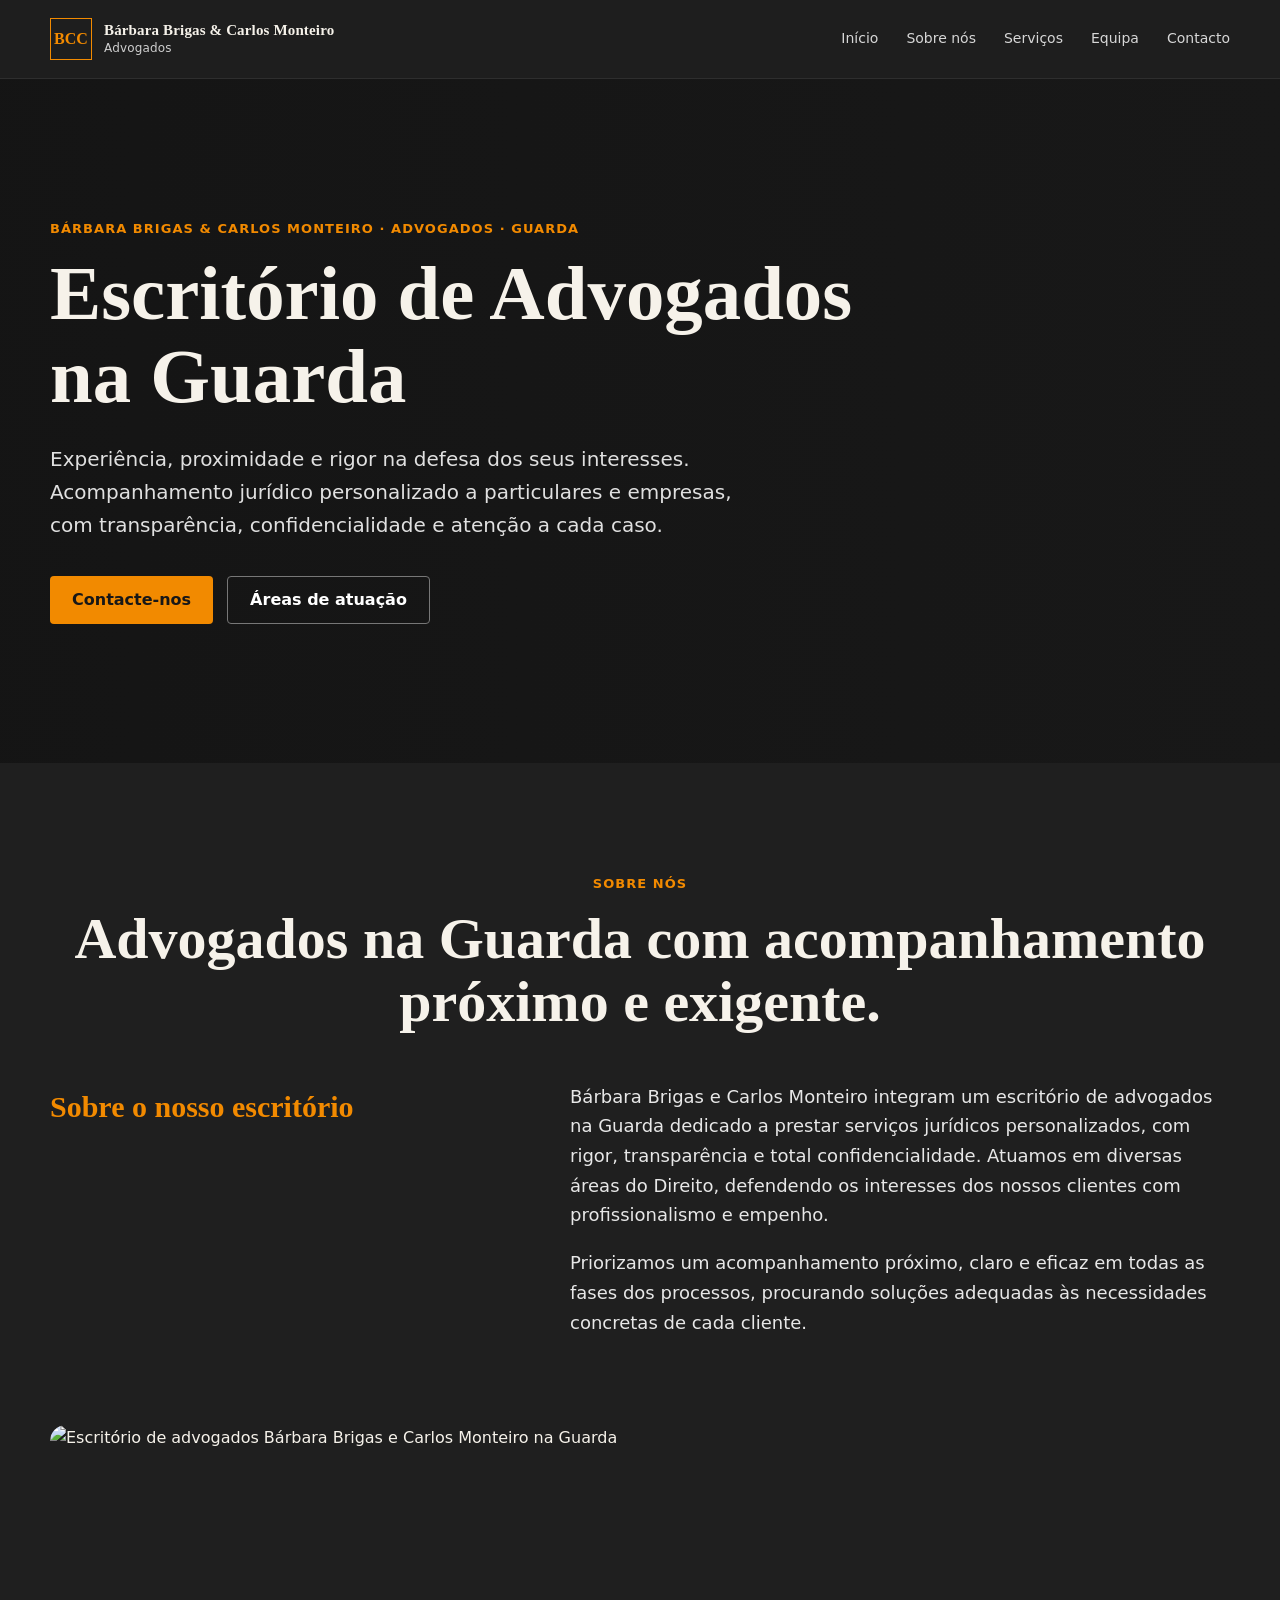
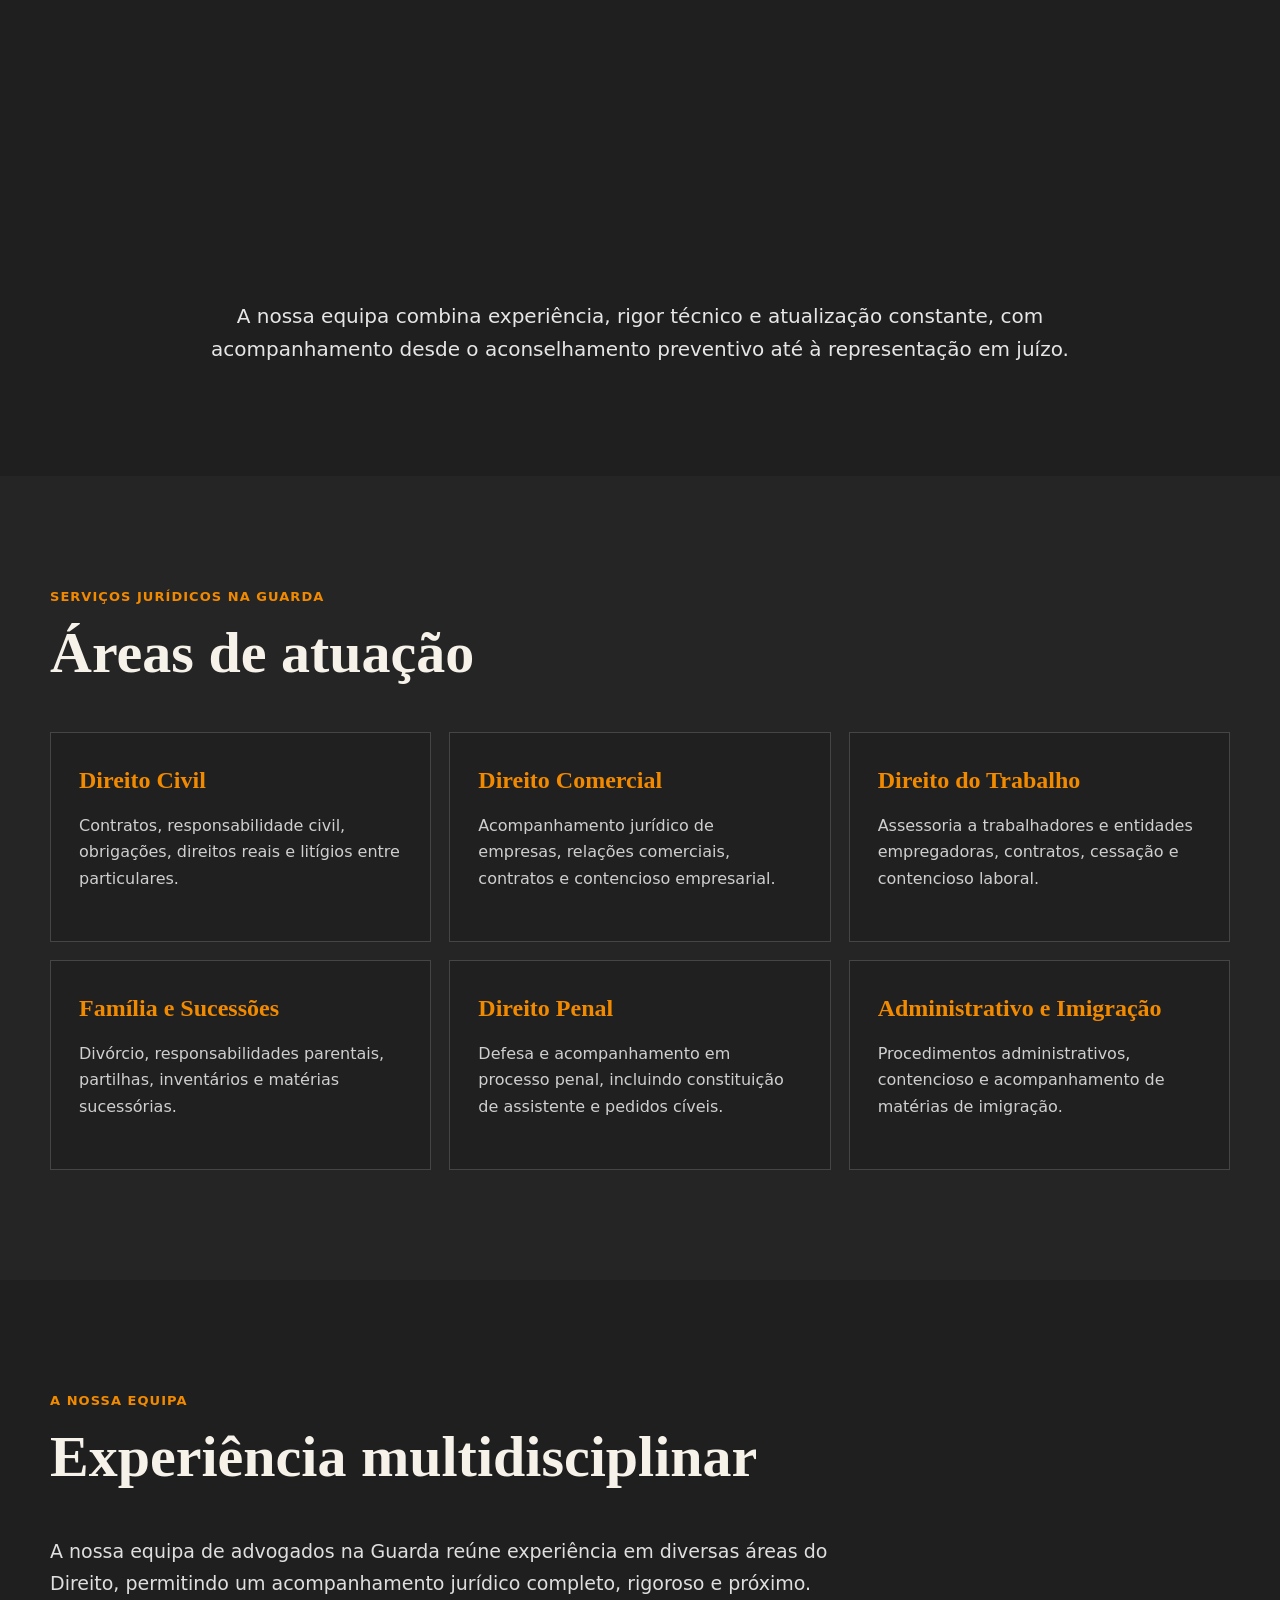
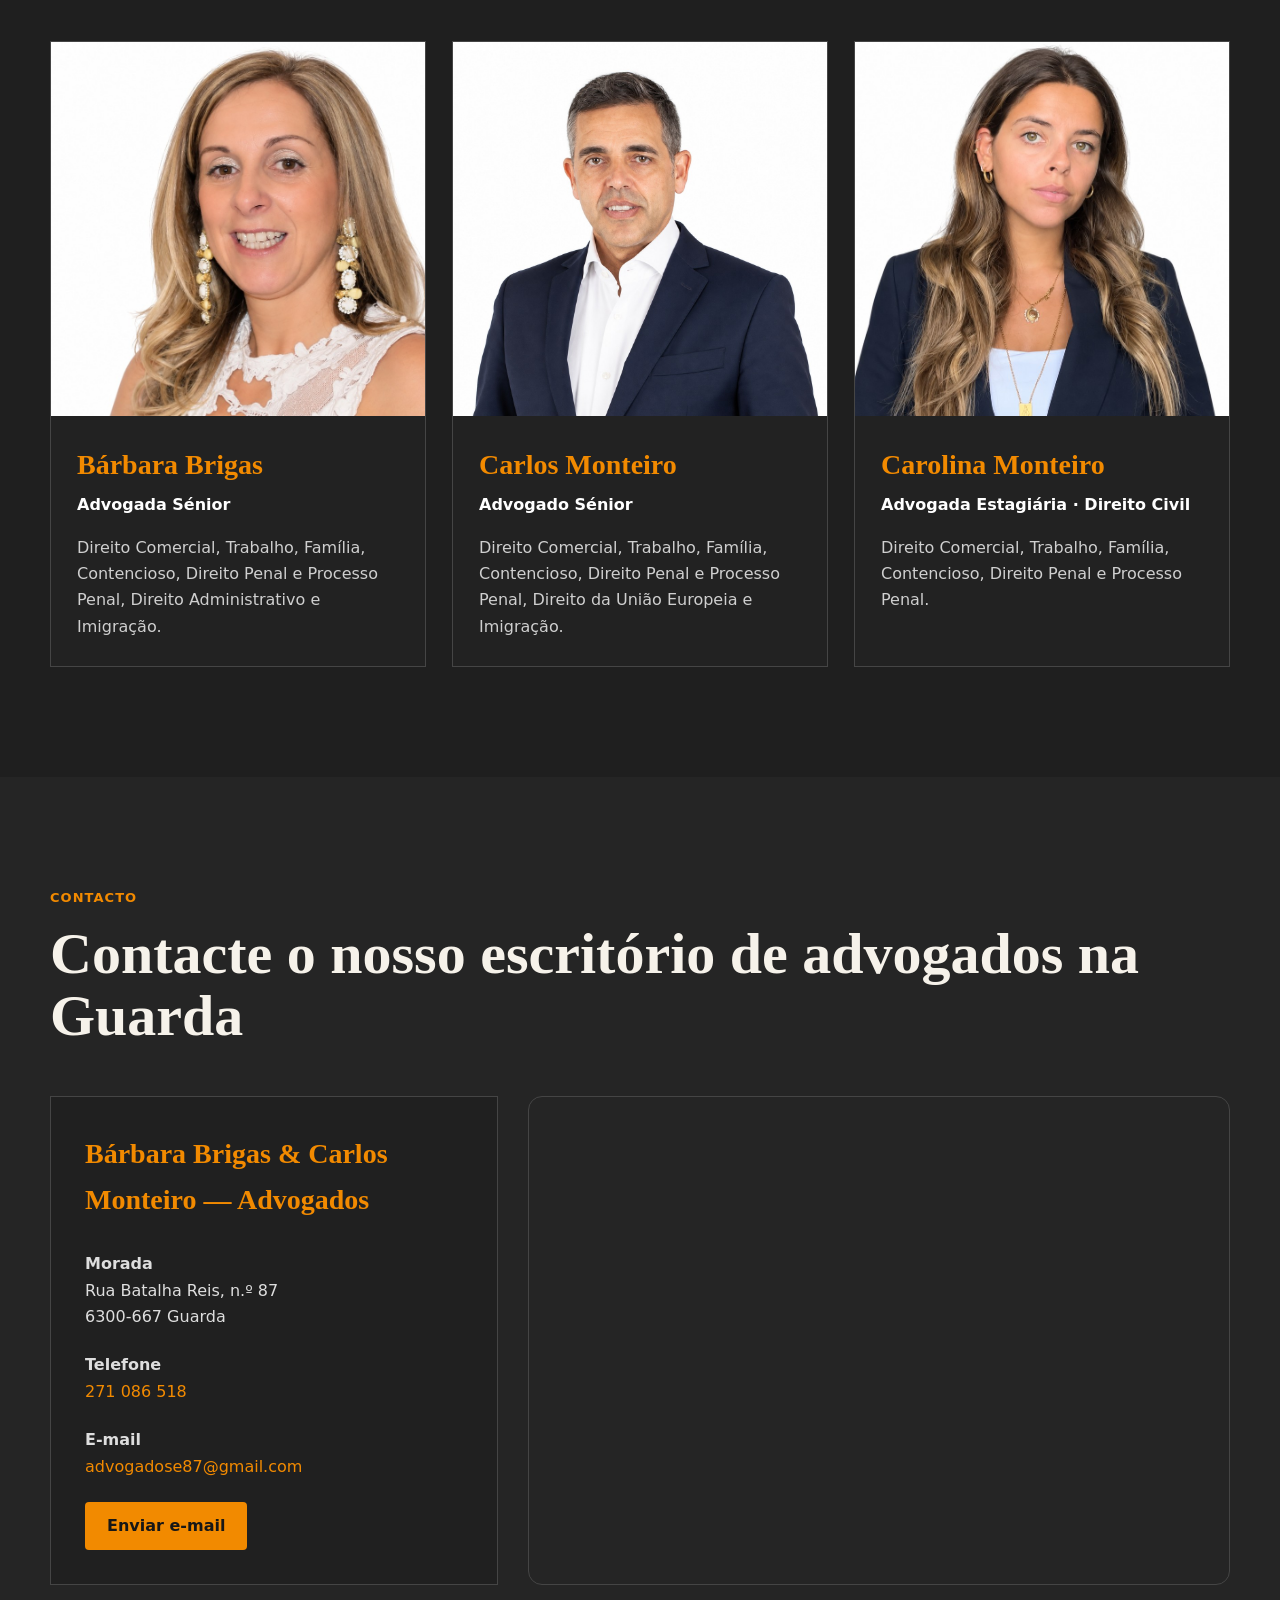
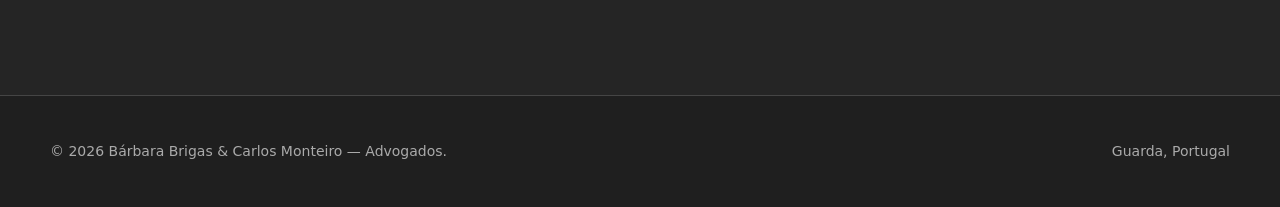
==== commit a479bf6b: "Altera monograma do cabeçalho de BB para BCC" ====
--- a/index.html
+++ b/index.html
@@ -20,7 +20,7 @@
   <script type="application/ld+json">{"@context":"https://schema.org","@type":"LegalService","name":"Bárbara Brigas & Carlos Monteiro - Advogados","url":"https://carolinamonteiro4913-cmyk.github.io/barbara-brigas-carlos-monteiro-advogados/","image":"https://carolinamonteiro4913-cmyk.github.io/barbara-brigas-carlos-monteiro-advogados/mesario-equipa.jpg","description":"Escritório de advogados na Guarda com acompanhamento jurídico a particulares e empresas.","telephone":"+351 271086518","email":"mailto:advogadose87@gmail.com","address":{"@type":"PostalAddress","streetAddress":"Rua Batalha Reis, n.º 87","postalCode":"6300-667","addressLocality":"Guarda","addressRegion":"Guarda","addressCountry":"PT"},"areaServed":{"@type":"City","name":"Guarda"}}</script>
 </head>
 <body>
-<header class="site-header"><div class="container nav-wrap"><a href="#inicio" class="brand" aria-label="Página inicial"><span class="brand-mark">BB</span><span class="brand-text">Bárbara Brigas & Carlos Monteiro<br><small>Advogados</small></span></a><button class="menu-toggle" aria-expanded="false" aria-controls="main-nav" aria-label="Abrir menu">☰</button><nav id="main-nav" class="main-nav" aria-label="Navegação principal"><a href="#inicio">Início</a><a href="#sobre">Sobre nós</a><a href="#servicos">Serviços</a><a href="#equipa">Equipa</a><a href="#contacto">Contacto</a></nav></div></header>
+<header class="site-header"><div class="container nav-wrap"><a href="#inicio" class="brand" aria-label="Página inicial"><span class="brand-mark">BCC</span><span class="brand-text">Bárbara Brigas & Carlos Monteiro<br><small>Advogados</small></span></a><button class="menu-toggle" aria-expanded="false" aria-controls="main-nav" aria-label="Abrir menu">☰</button><nav id="main-nav" class="main-nav" aria-label="Navegação principal"><a href="#inicio">Início</a><a href="#sobre">Sobre nós</a><a href="#servicos">Serviços</a><a href="#equipa">Equipa</a><a href="#contacto">Contacto</a></nav></div></header>
 <main>
 <section id="inicio" class="hero"><div class="container hero-inner"><p class="eyebrow">Bárbara Brigas & Carlos Monteiro · Advogados · Guarda</p><h1>Escritório de Advogados na Guarda</h1><p class="hero-copy">Experiência, proximidade e rigor na defesa dos seus interesses. Acompanhamento jurídico personalizado a particulares e empresas, com transparência, confidencialidade e atenção a cada caso.</p><div class="hero-actions"><a class="btn btn-primary" href="#contacto">Contacte-nos</a><a class="btn btn-ghost" href="#servicos">Áreas de atuação</a></div></div></section>
 <section id="sobre" class="section"><div class="container"><div class="section-heading centered"><p class="eyebrow">Sobre nós</p><h2>Advogados na Guarda com acompanhamento próximo e exigente.</h2></div><div class="split"><div><h3>Sobre o nosso escritório</h3></div><div class="prose"><p>Bárbara Brigas e Carlos Monteiro integram um escritório de advogados na Guarda dedicado a prestar serviços jurídicos personalizados, com rigor, transparência e total confidencialidade. Atuamos em diversas áreas do Direito, defendendo os interesses dos nossos clientes com profissionalismo e empenho.</p><p>Priorizamos um acompanhamento próximo, claro e eficaz em todas as fases dos processos, procurando soluções adequadas às necessidades concretas de cada cliente.</p></div></div><img class="office-image" src="mesario-equipa.jpg" alt="Escritório de advogados Bárbara Brigas e Carlos Monteiro na Guarda" loading="lazy"><p class="lead-center">A nossa equipa combina experiência, rigor técnico e atualização constante, com acompanhamento desde o aconselhamento preventivo até à representação em juízo.</p></div></section>
--- a/style.css
+++ b/style.css
@@ -28,7 +28,7 @@
 
 .hero{min-height:76vh;display:flex;align-items:center;background:
 linear-gradient(90deg,rgba(20,20,20,.94),rgba(20,20,20,.64)),
-url("escritorio-equipa.jpg") center/cover no-repeat}
+url("mesario-equipa.jpg") center/cover no-repeat}
 .hero-inner{padding:110px 0}
 .eyebrow{margin:0 0 14px;color:var(--accent);font-weight:700;letter-spacing:.08em;text-transform:uppercase;font-size:13px}
 .hero h1,.section h2{font-family:var(--serif);font-weight:700;line-height:1.08}
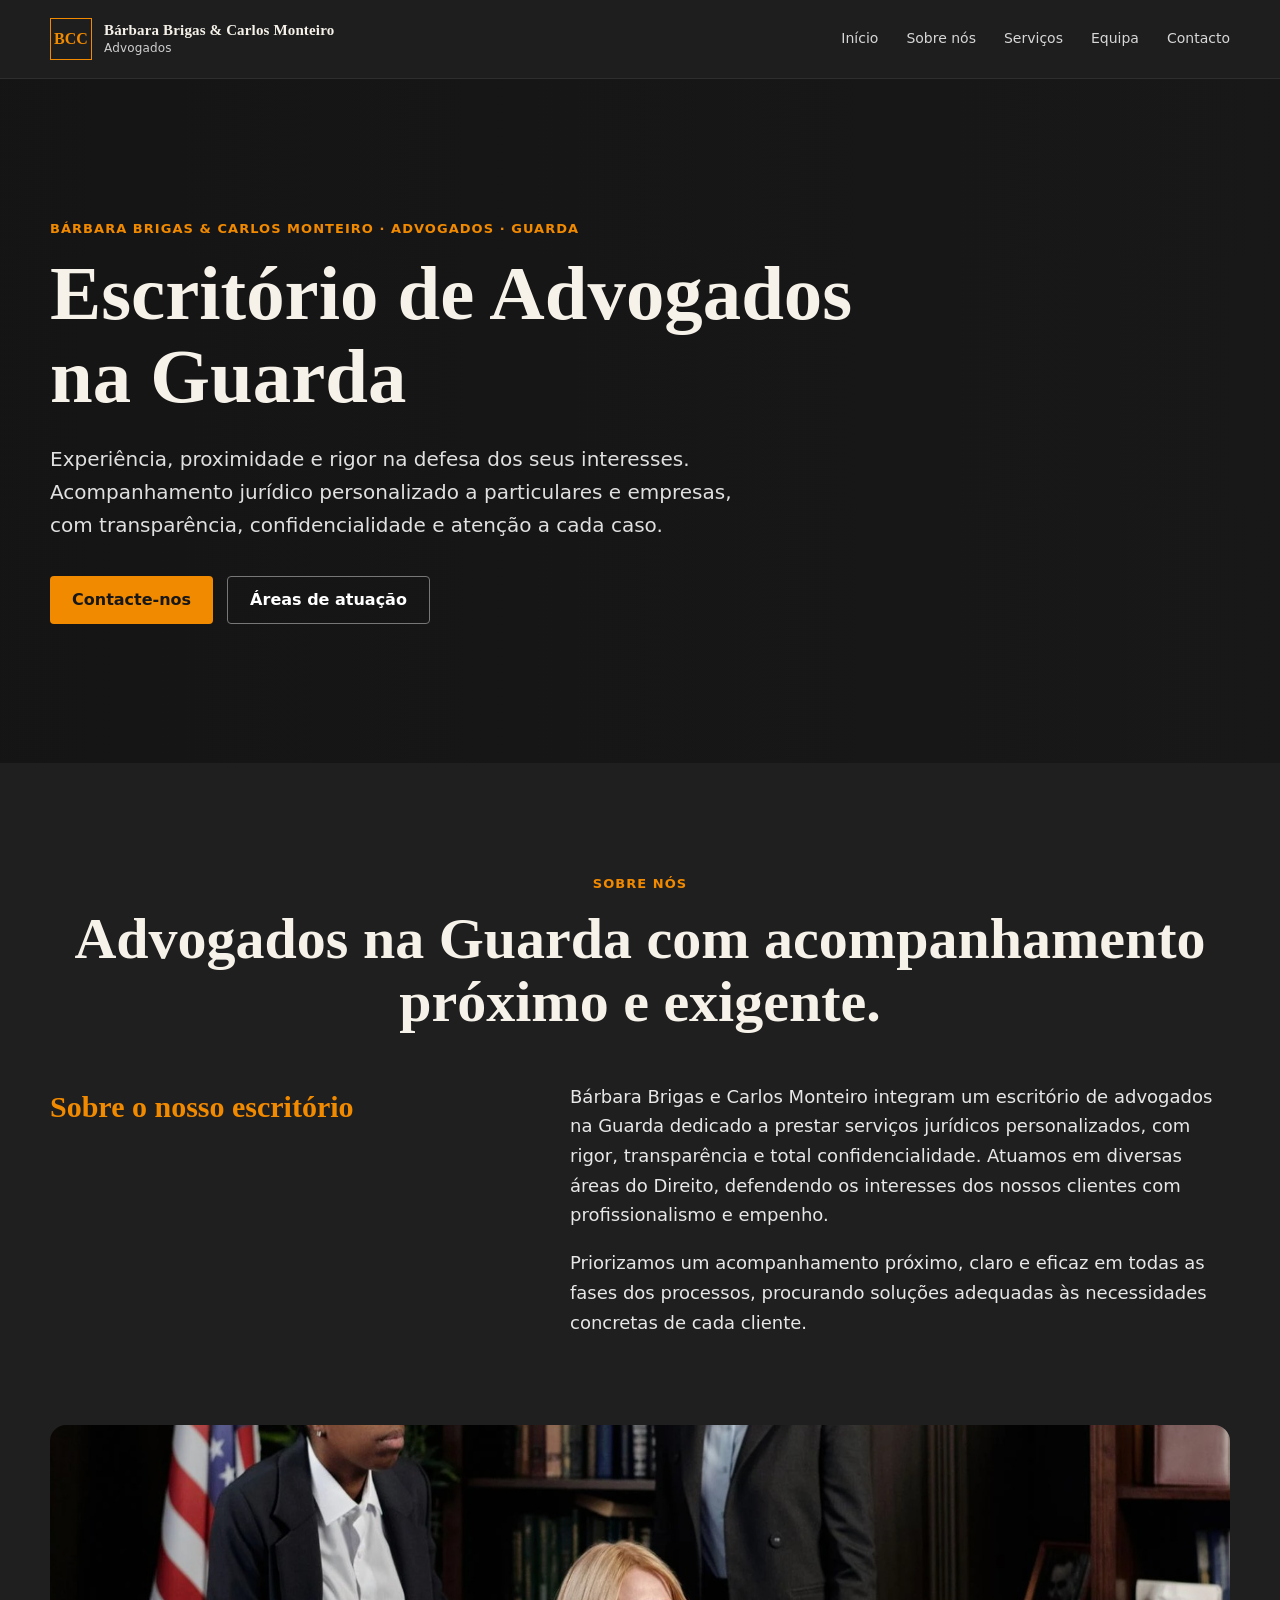
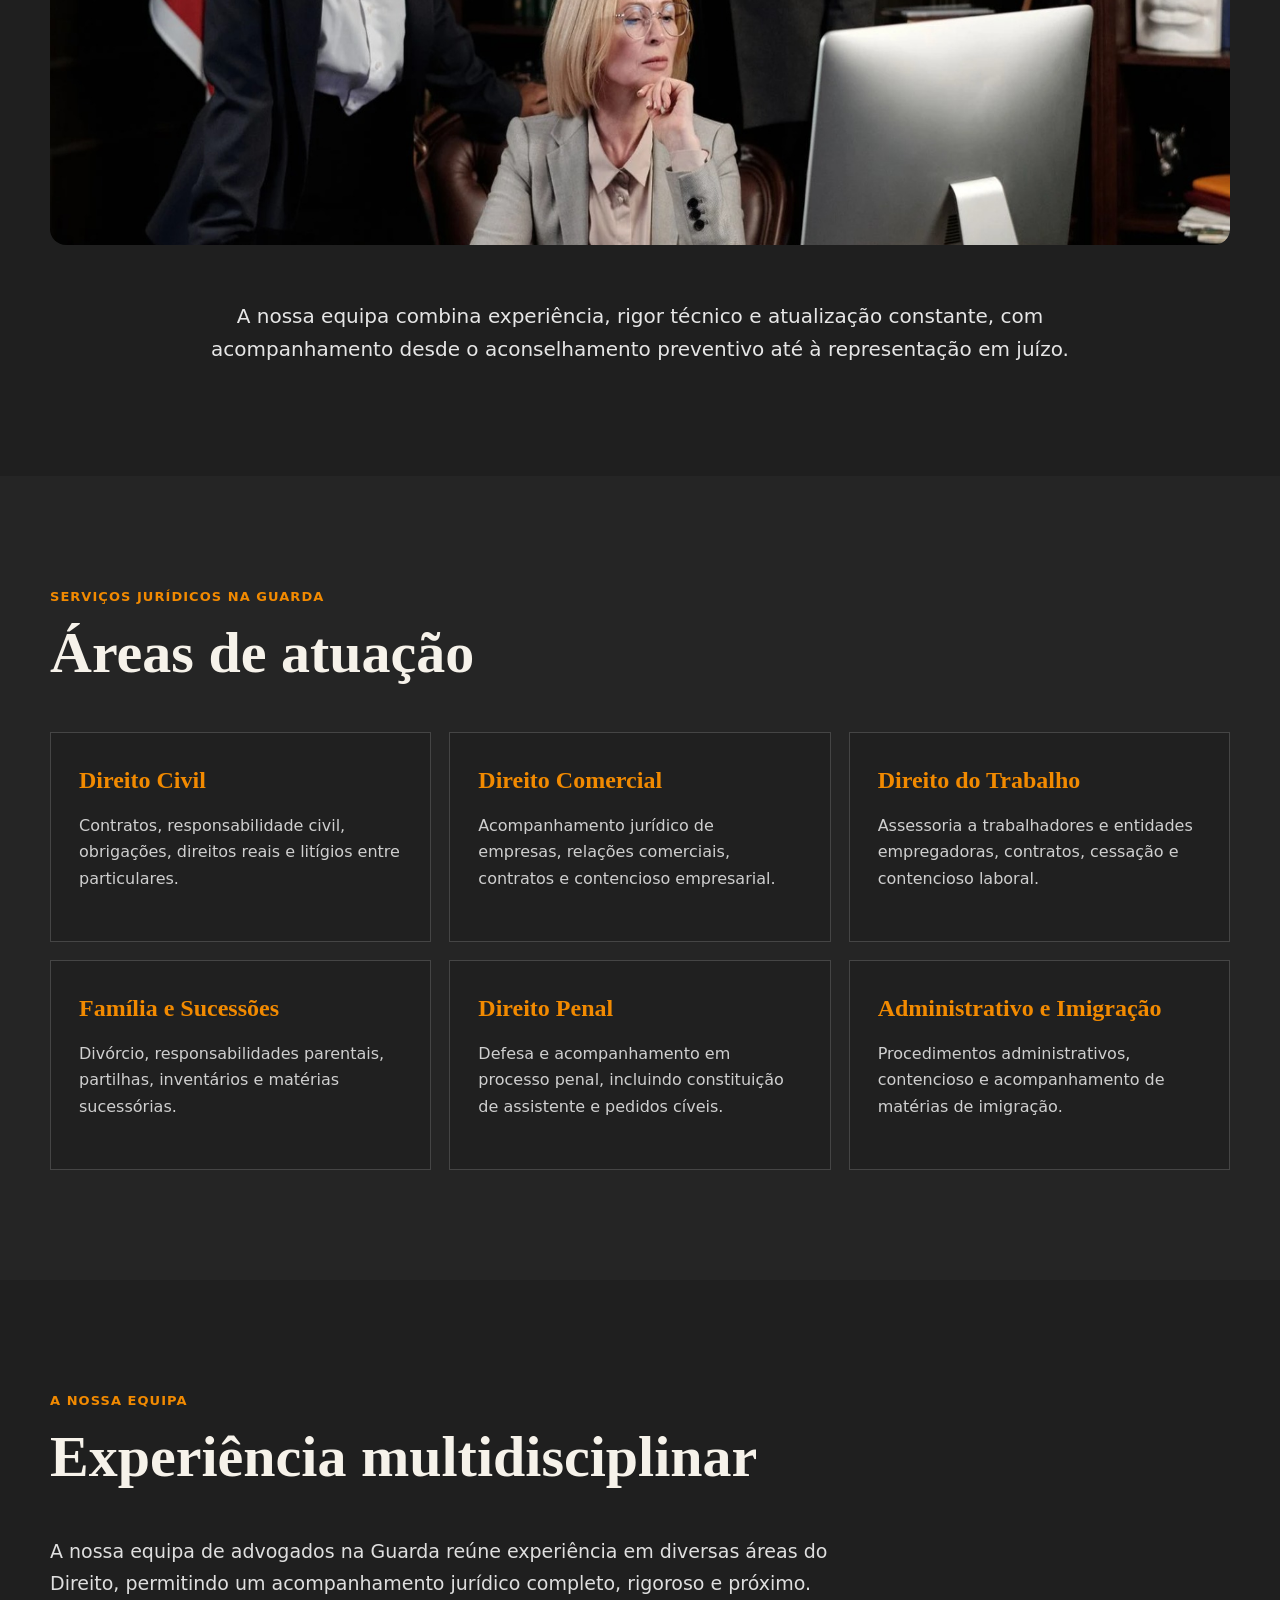
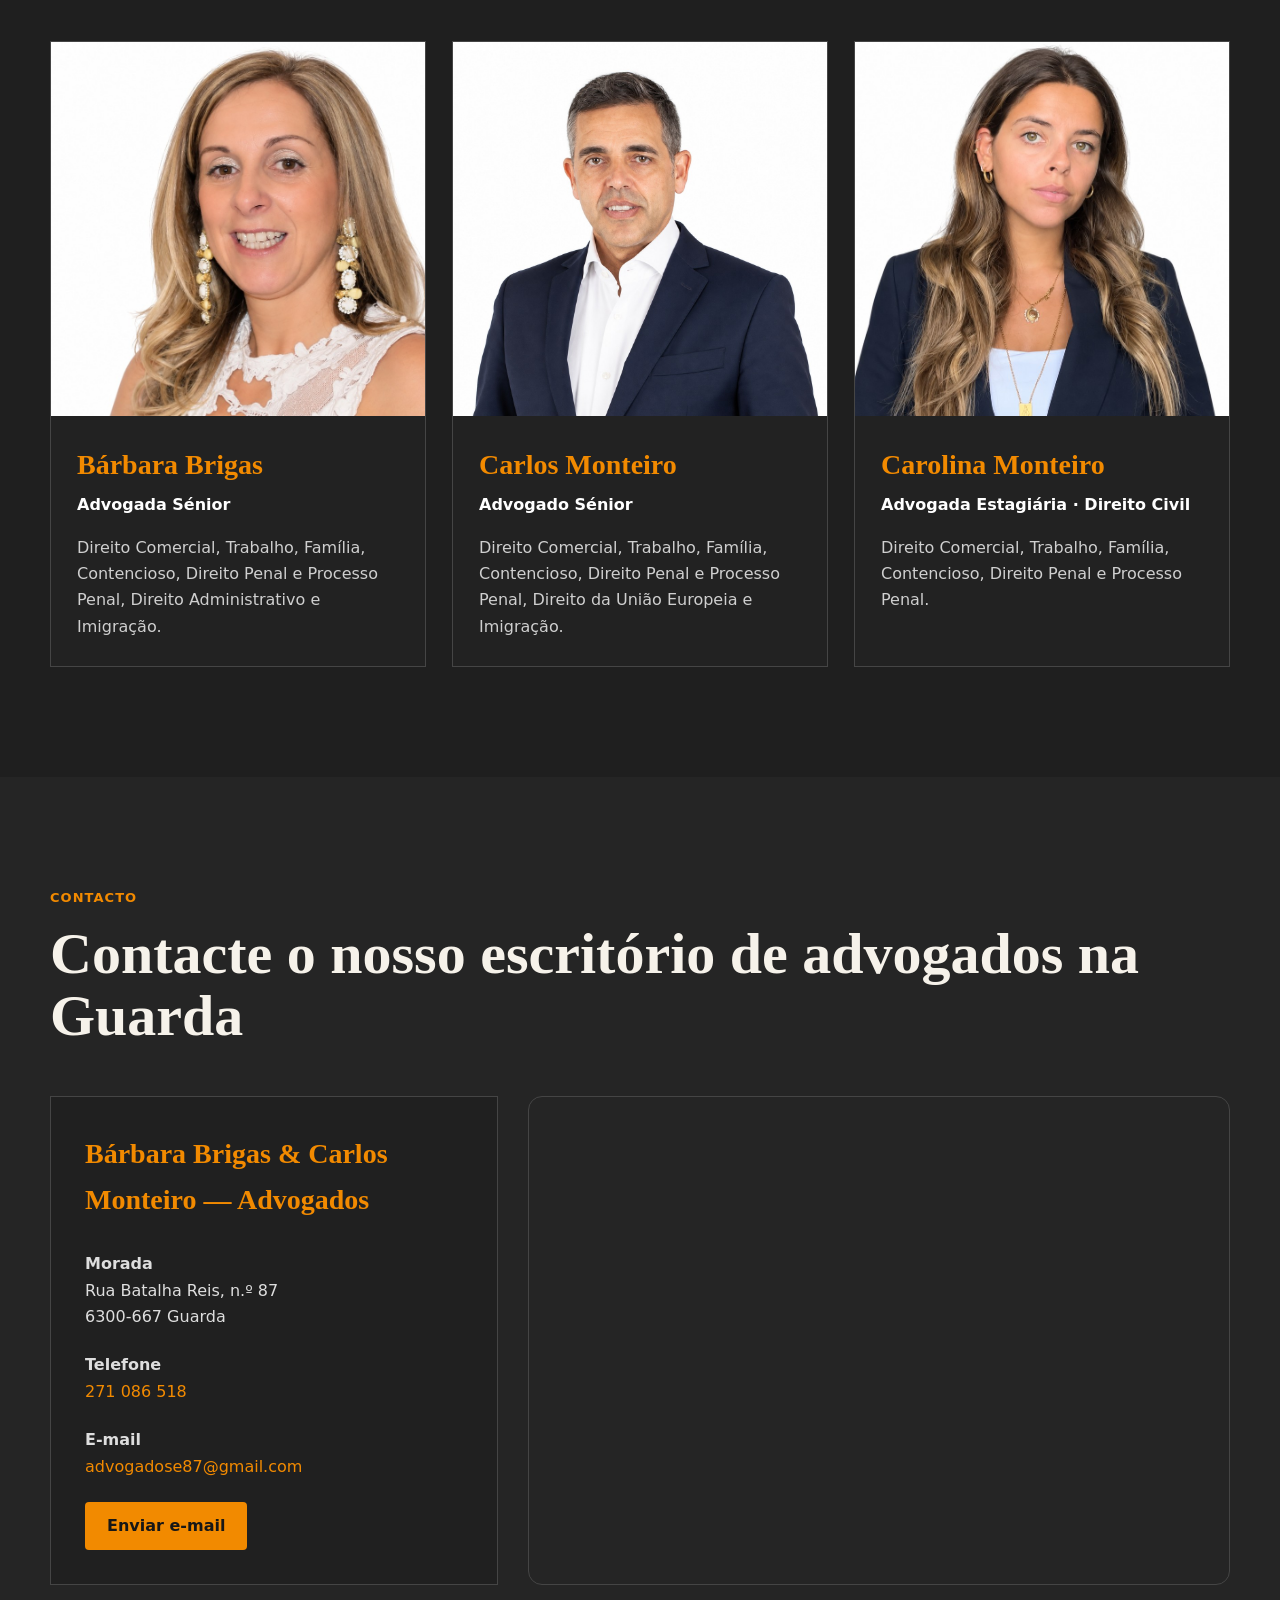
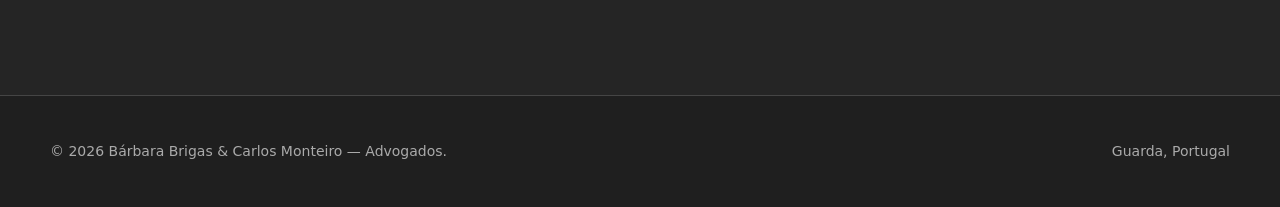
==== commit 7ed4e74d: "Restaura referência correta da fotografia da equipa" ====
--- a/index.html
+++ b/index.html
@@ -12,18 +12,18 @@
   <meta property="og:title" content="Bárbara Brigas & Carlos Monteiro | Advogados na Guarda">
   <meta property="og:description" content="Acompanhamento jurídico personalizado, rigoroso e confidencial na Guarda.">
   <meta property="og:url" content="https://carolinamonteiro4913-cmyk.github.io/barbara-brigas-carlos-monteiro-advogados/">
-  <meta property="og:image" content="https://carolinamonteiro4913-cmyk.github.io/barbara-brigas-carlos-monteiro-advogados/mesario-equipa.jpg">
+  <meta property="og:image" content="https://carolinamonteiro4913-cmyk.github.io/barbara-brigas-carlos-monteiro-advogados/escritorio-equipa.jpg">
   <meta name="twitter:card" content="summary_large_image"><meta name="twitter:title" content="Bárbara Brigas & Carlos Monteiro | Advogados na Guarda">
   <meta name="twitter:description" content="Acompanhamento jurídico personalizado na Guarda, para particulares e empresas.">
-  <meta name="twitter:image" content="https://carolinamonteiro4913-cmyk.github.io/barbara-brigas-carlos-monteiro-advogados/mesario-equipa.jpg">
+  <meta name="twitter:image" content="https://carolinamonteiro4913-cmyk.github.io/barbara-brigas-carlos-monteiro-advogados/escritorio-equipa.jpg">
   <link rel="stylesheet" href="style.css">
-  <script type="application/ld+json">{"@context":"https://schema.org","@type":"LegalService","name":"Bárbara Brigas & Carlos Monteiro - Advogados","url":"https://carolinamonteiro4913-cmyk.github.io/barbara-brigas-carlos-monteiro-advogados/","image":"https://carolinamonteiro4913-cmyk.github.io/barbara-brigas-carlos-monteiro-advogados/mesario-equipa.jpg","description":"Escritório de advogados na Guarda com acompanhamento jurídico a particulares e empresas.","telephone":"+351 271086518","email":"mailto:advogadose87@gmail.com","address":{"@type":"PostalAddress","streetAddress":"Rua Batalha Reis, n.º 87","postalCode":"6300-667","addressLocality":"Guarda","addressRegion":"Guarda","addressCountry":"PT"},"areaServed":{"@type":"City","name":"Guarda"}}</script>
+  <script type="application/ld+json">{"@context":"https://schema.org","@type":"LegalService","name":"Bárbara Brigas & Carlos Monteiro - Advogados","url":"https://carolinamonteiro4913-cmyk.github.io/barbara-brigas-carlos-monteiro-advogados/","image":"https://carolinamonteiro4913-cmyk.github.io/barbara-brigas-carlos-monteiro-advogados/escritorio-equipa.jpg","description":"Escritório de advogados na Guarda com acompanhamento jurídico a particulares e empresas.","telephone":"+351 271086518","email":"mailto:advogadose87@gmail.com","address":{"@type":"PostalAddress","streetAddress":"Rua Batalha Reis, n.º 87","postalCode":"6300-667","addressLocality":"Guarda","addressRegion":"Guarda","addressCountry":"PT"},"areaServed":{"@type":"City","name":"Guarda"}}</script>
 </head>
 <body>
 <header class="site-header"><div class="container nav-wrap"><a href="#inicio" class="brand" aria-label="Página inicial"><span class="brand-mark">BCC</span><span class="brand-text">Bárbara Brigas & Carlos Monteiro<br><small>Advogados</small></span></a><button class="menu-toggle" aria-expanded="false" aria-controls="main-nav" aria-label="Abrir menu">☰</button><nav id="main-nav" class="main-nav" aria-label="Navegação principal"><a href="#inicio">Início</a><a href="#sobre">Sobre nós</a><a href="#servicos">Serviços</a><a href="#equipa">Equipa</a><a href="#contacto">Contacto</a></nav></div></header>
 <main>
 <section id="inicio" class="hero"><div class="container hero-inner"><p class="eyebrow">Bárbara Brigas & Carlos Monteiro · Advogados · Guarda</p><h1>Escritório de Advogados na Guarda</h1><p class="hero-copy">Experiência, proximidade e rigor na defesa dos seus interesses. Acompanhamento jurídico personalizado a particulares e empresas, com transparência, confidencialidade e atenção a cada caso.</p><div class="hero-actions"><a class="btn btn-primary" href="#contacto">Contacte-nos</a><a class="btn btn-ghost" href="#servicos">Áreas de atuação</a></div></div></section>
-<section id="sobre" class="section"><div class="container"><div class="section-heading centered"><p class="eyebrow">Sobre nós</p><h2>Advogados na Guarda com acompanhamento próximo e exigente.</h2></div><div class="split"><div><h3>Sobre o nosso escritório</h3></div><div class="prose"><p>Bárbara Brigas e Carlos Monteiro integram um escritório de advogados na Guarda dedicado a prestar serviços jurídicos personalizados, com rigor, transparência e total confidencialidade. Atuamos em diversas áreas do Direito, defendendo os interesses dos nossos clientes com profissionalismo e empenho.</p><p>Priorizamos um acompanhamento próximo, claro e eficaz em todas as fases dos processos, procurando soluções adequadas às necessidades concretas de cada cliente.</p></div></div><img class="office-image" src="mesario-equipa.jpg" alt="Escritório de advogados Bárbara Brigas e Carlos Monteiro na Guarda" loading="lazy"><p class="lead-center">A nossa equipa combina experiência, rigor técnico e atualização constante, com acompanhamento desde o aconselhamento preventivo até à representação em juízo.</p></div></section>
+<section id="sobre" class="section"><div class="container"><div class="section-heading centered"><p class="eyebrow">Sobre nós</p><h2>Advogados na Guarda com acompanhamento próximo e exigente.</h2></div><div class="split"><div><h3>Sobre o nosso escritório</h3></div><div class="prose"><p>Bárbara Brigas e Carlos Monteiro integram um escritório de advogados na Guarda dedicado a prestar serviços jurídicos personalizados, com rigor, transparência e total confidencialidade. Atuamos em diversas áreas do Direito, defendendo os interesses dos nossos clientes com profissionalismo e empenho.</p><p>Priorizamos um acompanhamento próximo, claro e eficaz em todas as fases dos processos, procurando soluções adequadas às necessidades concretas de cada cliente.</p></div></div><img class="office-image" src="escritorio-equipa.jpg" alt="Escritório de advogados Bárbara Brigas e Carlos Monteiro na Guarda" loading="lazy"><p class="lead-center">A nossa equipa combina experiência, rigor técnico e atualização constante, com acompanhamento desde o aconselhamento preventivo até à representação em juízo.</p></div></section>
 <section id="servicos" class="section section-alt"><div class="container"><div class="section-heading"><p class="eyebrow">Serviços jurídicos na Guarda</p><h2>Áreas de atuação</h2></div><div class="services-grid"><article class="service-card"><h3>Direito Civil</h3><p>Contratos, responsabilidade civil, obrigações, direitos reais e litígios entre particulares.</p></article><article class="service-card"><h3>Direito Comercial</h3><p>Acompanhamento jurídico de empresas, relações comerciais, contratos e contencioso empresarial.</p></article><article class="service-card"><h3>Direito do Trabalho</h3><p>Assessoria a trabalhadores e entidades empregadoras, contratos, cessação e contencioso laboral.</p></article><article class="service-card"><h3>Família e Sucessões</h3><p>Divórcio, responsabilidades parentais, partilhas, inventários e matérias sucessórias.</p></article><article class="service-card"><h3>Direito Penal</h3><p>Defesa e acompanhamento em processo penal, incluindo constituição de assistente e pedidos cíveis.</p></article><article class="service-card"><h3>Administrativo e Imigração</h3><p>Procedimentos administrativos, contencioso e acompanhamento de matérias de imigração.</p></article></div></div></section>
 <section id="equipa" class="section"><div class="container"><div class="section-heading"><p class="eyebrow">A nossa equipa</p><h2>Experiência multidisciplinar</h2></div><p class="team-intro">A nossa equipa de advogados na Guarda reúne experiência em diversas áreas do Direito, permitindo um acompanhamento jurídico completo, rigoroso e próximo.</p><div class="team-grid"><article class="team-card"><img src="barbara-brigas.jpg" alt="Bárbara Brigas, advogada na Guarda" loading="lazy"><div class="team-body"><h3>Bárbara Brigas</h3><p class="role">Advogada Sénior</p><p>Direito Comercial, Trabalho, Família, Contencioso, Direito Penal e Processo Penal, Direito Administrativo e Imigração.</p></div></article><article class="team-card"><img src="carlos-monteiro.jpg" alt="Carlos Monteiro, advogado na Guarda" loading="lazy"><div class="team-body"><h3>Carlos Monteiro</h3><p class="role">Advogado Sénior</p><p>Direito Comercial, Trabalho, Família, Contencioso, Direito Penal e Processo Penal, Direito da União Europeia e Imigração.</p></div></article><article class="team-card"><img src="carolina-monteiro.jpg" alt="Carolina Monteiro, advogada estagiária na Guarda" loading="lazy"><div class="team-body"><h3>Carolina Monteiro</h3><p class="role">Advogada Estagiária · Direito Civil</p><p>Direito Comercial, Trabalho, Família, Contencioso, Direito Penal e Processo Penal.</p></div></article></div></div></section>
 <section id="contacto" class="section section-alt"><div class="container"><div class="section-heading"><p class="eyebrow">Contacto</p><h2>Contacte o nosso escritório de advogados na Guarda</h2></div><div class="contact-grid"><div class="contact-card"><h3>Bárbara Brigas & Carlos Monteiro — Advogados</h3><p><strong>Morada</strong><br>Rua Batalha Reis, n.º 87<br>6300-667 Guarda</p><p><strong>Telefone</strong><br><a href="tel:+351271086518">271 086 518</a></p><p><strong>E-mail</strong><br><a href="mailto:advogadose87@gmail.com">advogadose87@gmail.com</a></p><a class="btn btn-primary" href="mailto:advogadose87@gmail.com">Enviar e-mail</a></div><div class="map-wrap"><iframe title="Mapa do escritório de advogados na Guarda" src="https://www.google.com/maps?q=Rua%20Batalha%20Reis%2087%2C%20Guarda%2C%20Portugal&output=embed" loading="lazy" referrerpolicy="no-referrer-when-downgrade"></iframe></div></div></div></section>
